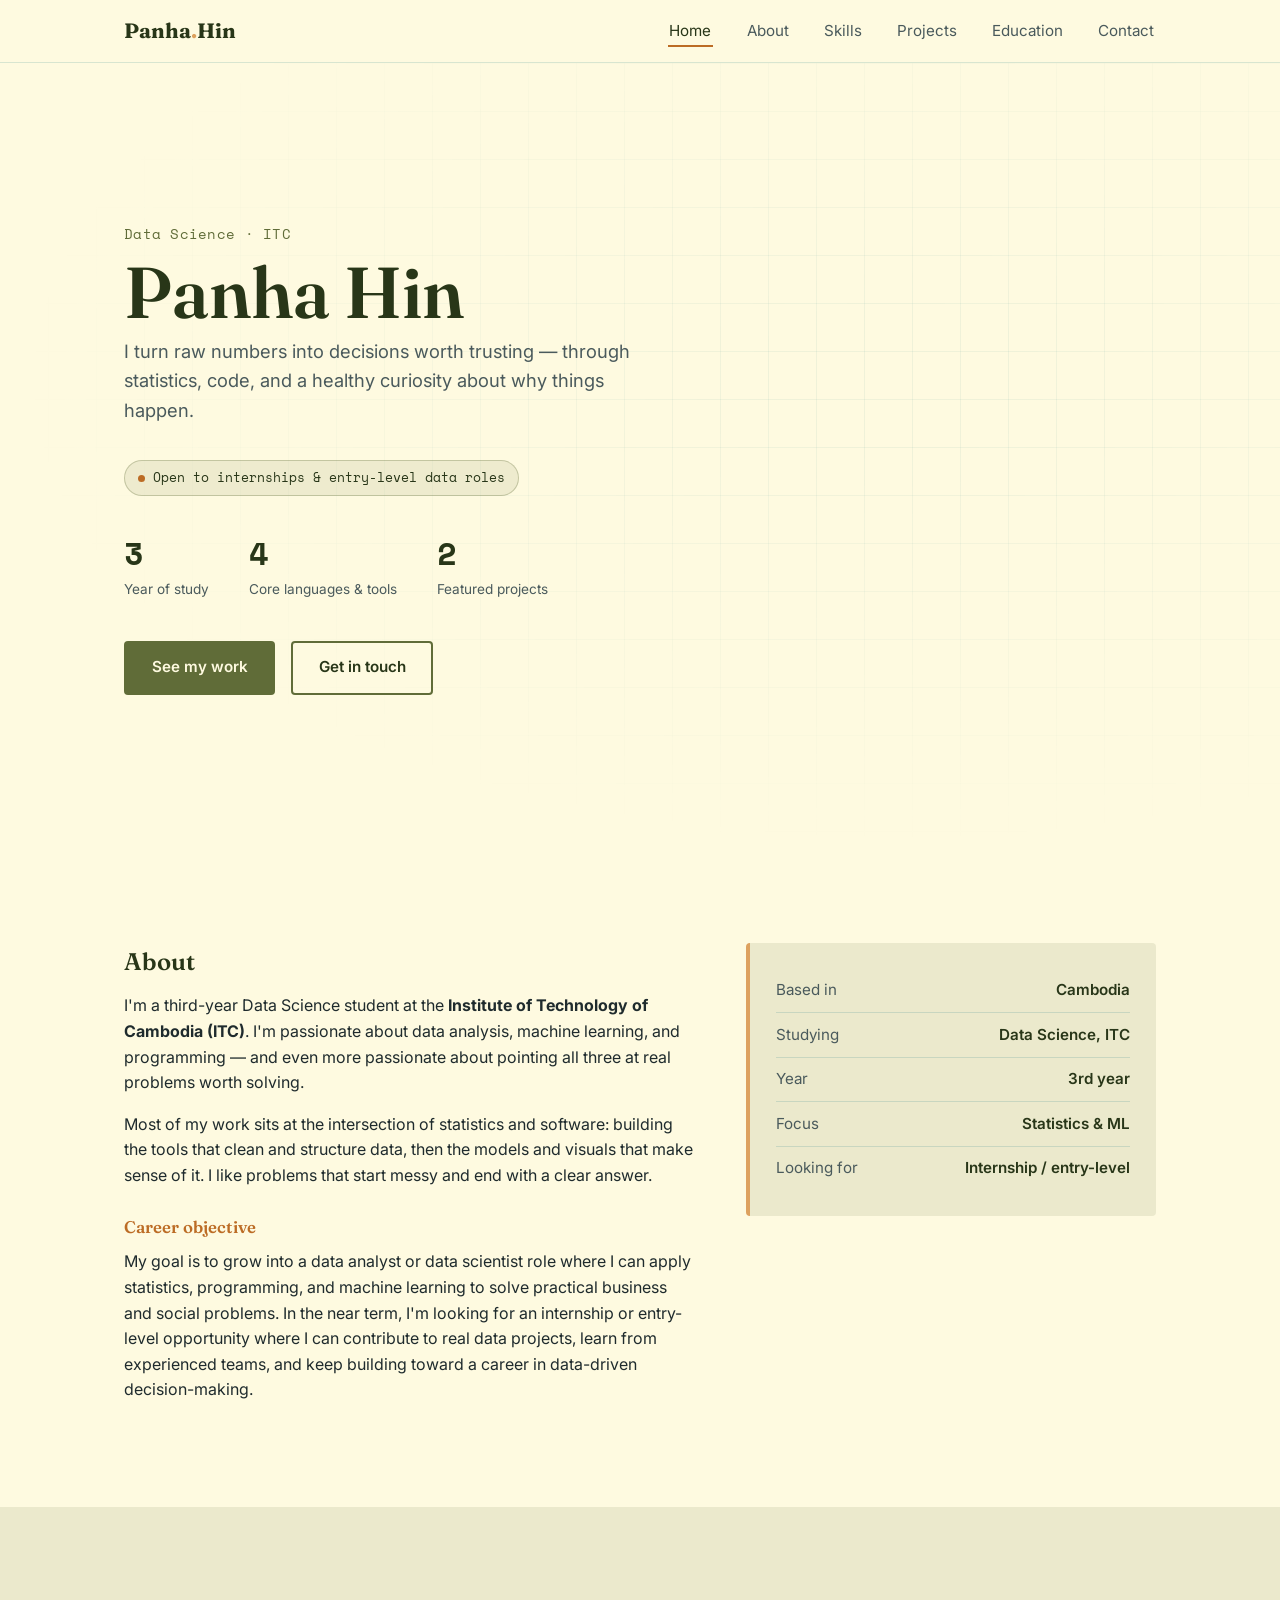
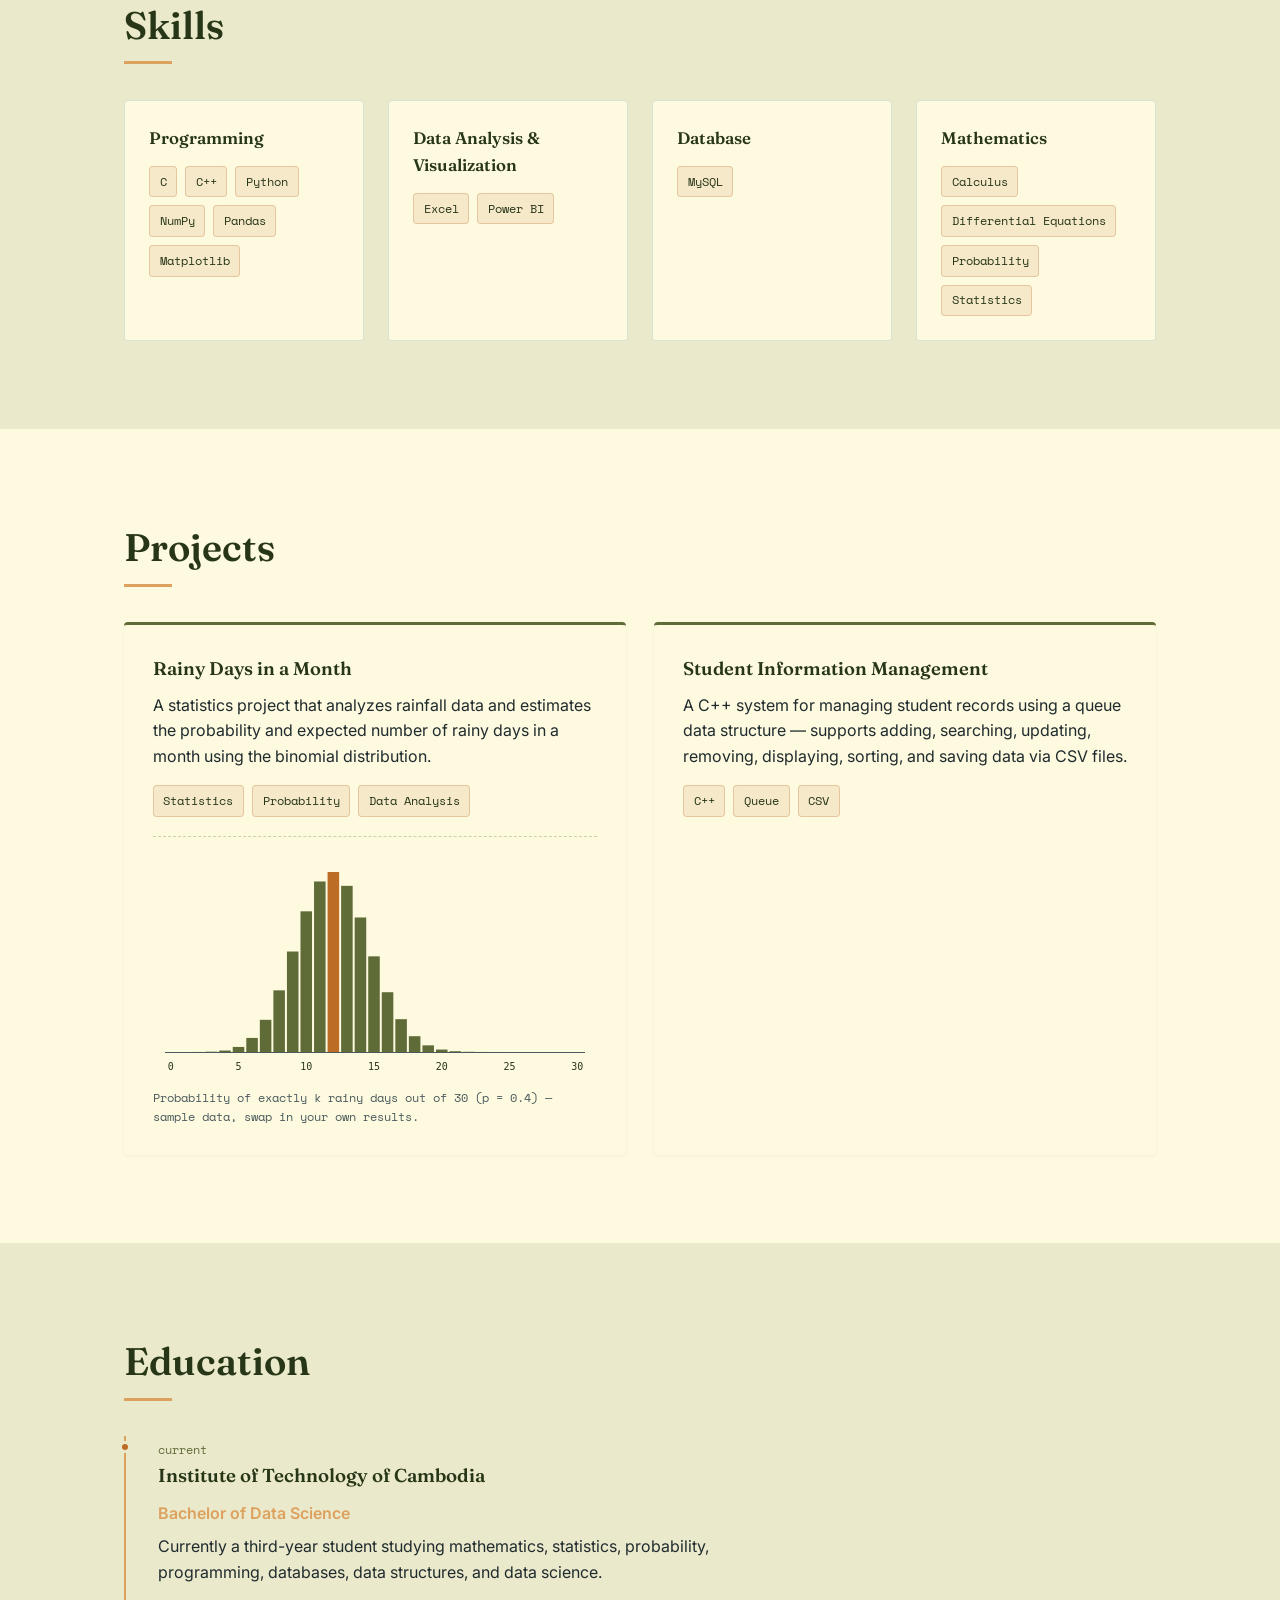
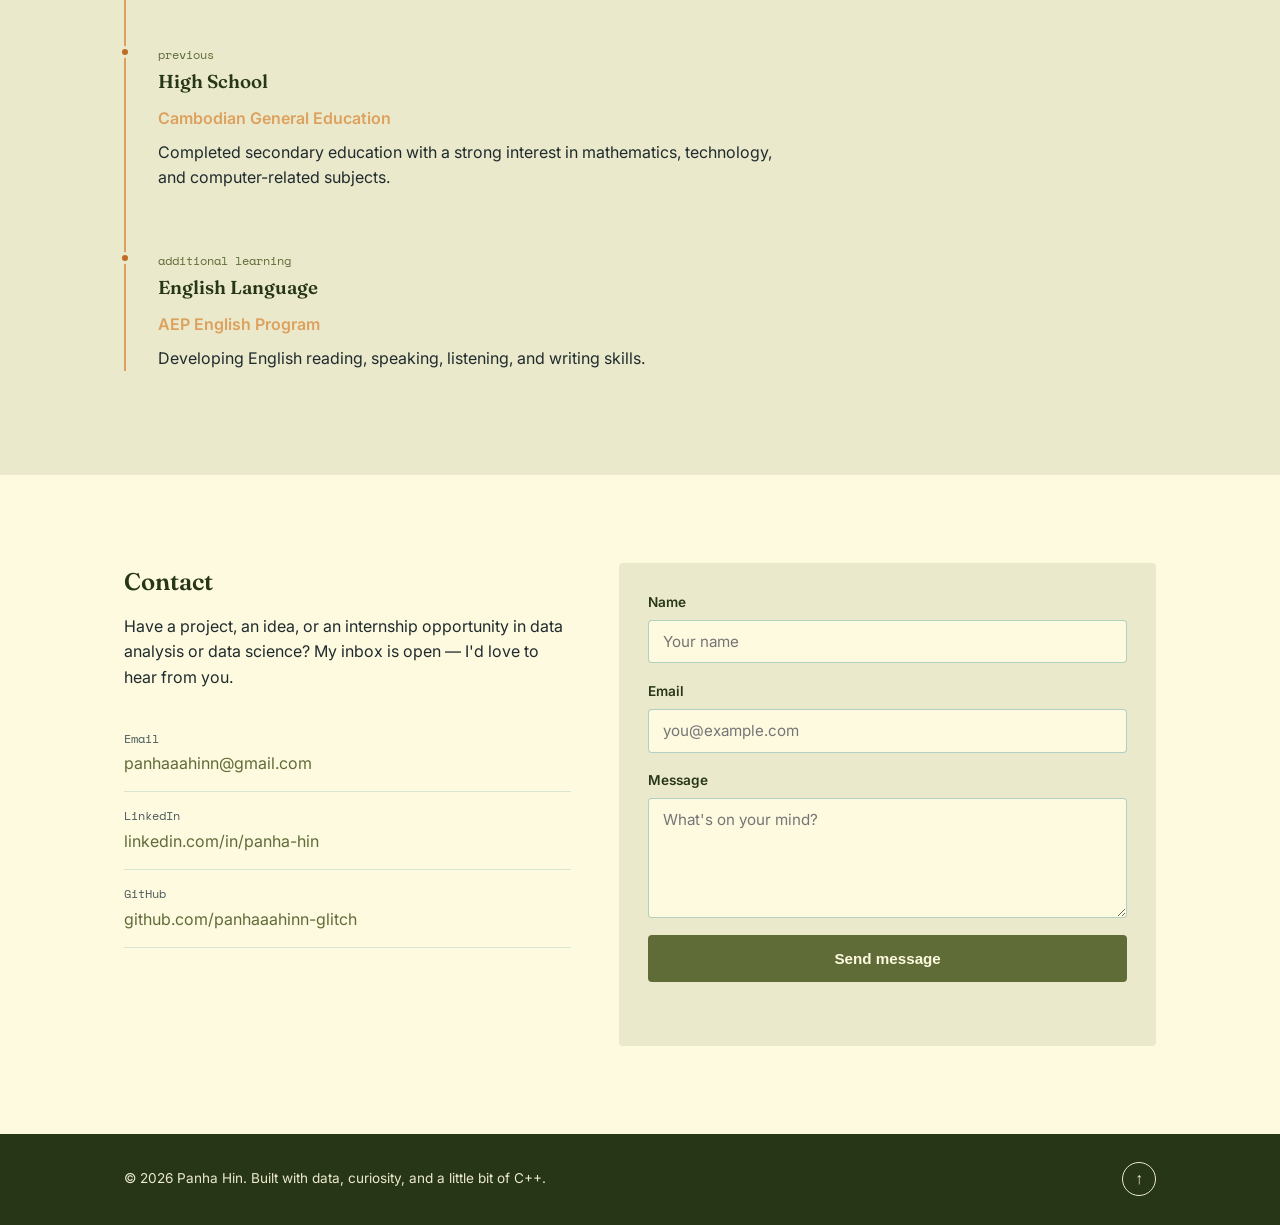
==== index.html @ c8cefbcb "Add files via upload" ====
<!DOCTYPE html>
<html lang="en">
<head>
<meta charset="UTF-8">
<meta name="viewport" content="width=device-width, initial-scale=1.0">
<title>Panha Hin — Data Science Portfolio</title>
<link rel="preconnect" href="https://fonts.googleapis.com">
<link rel="preconnect" href="https://fonts.gstatic.com" crossorigin>
<link href="https://fonts.googleapis.com/css2?family=Fraunces:opsz,wght@9..144,500;9..144,600;9..144,700&family=Space+Mono:wght@400;700&family=Inter:wght@400;500;600&display=swap" rel="stylesheet">
<link rel="stylesheet" href="styles.css">
</head>
<body>

<header class="navbar" id="navbar">
  <div class="nav-inner">
    <a href="#home" class="logo">Panha<span>.</span>Hin</a>
    <button class="nav-toggle" id="navToggle" aria-label="Toggle menu" aria-expanded="false">
      <span></span><span></span><span></span>
    </button>
    <nav>
      <ul class="nav-links" id="navLinks">
        <li><a href="#home" class="nav-link active">Home</a></li>
        <li><a href="#about" class="nav-link">About</a></li>
        <li><a href="#skills" class="nav-link">Skills</a></li>
        <li><a href="#projects" class="nav-link">Projects</a></li>
        <li><a href="#education" class="nav-link">Education</a></li>
        <li><a href="#contact" class="nav-link">Contact</a></li>
      </ul>
    </nav>
  </div>
</header>

<main>

  <!-- HOME -->
  <section id="home" class="hero">
    <div class="hero-grid" aria-hidden="true"></div>
    <div class="hero-content">
      <p class="hero-eyebrow">Data Science · ITC</p>
      <h1>Panha Hin</h1>
      <p class="hero-tagline">I turn raw numbers into decisions worth trusting — through statistics, code, and a healthy curiosity about why things happen.</p>
      <span class="availability-badge"><span class="availability-dot"></span>Open to internships &amp; entry-level data roles</span>
      <div class="hero-stats">
        <div class="stat">
          <span class="stat-number" data-target="3">0</span>
          <span class="stat-label">Year of study</span>
        </div>
        <div class="stat">
          <span class="stat-number" data-target="4">0</span>
          <span class="stat-label">Core languages &amp; tools</span>
        </div>
        <div class="stat">
          <span class="stat-number" data-target="2">0</span>
          <span class="stat-label">Featured projects</span>
        </div>
      </div>
      <div class="hero-actions">
        <a href="#projects" class="btn btn-primary">See my work</a>
        <a href="#contact" class="btn btn-outline">Get in touch</a>
      </div>
    </div>
  </section>

  <!-- ABOUT -->
  <section id="about" class="section">
    <div class="section-inner about-grid">
      <div class="about-text">
        <h2>About</h2>
        <p>I'm a third-year Data Science student at the <strong>Institute of Technology of Cambodia (ITC)</strong>. I'm passionate about data analysis, machine learning, and programming — and even more passionate about pointing all three at real problems worth solving.</p>
        <p>Most of my work sits at the intersection of statistics and software: building the tools that clean and structure data, then the models and visuals that make sense of it. I like problems that start messy and end with a clear answer.</p>

        <h3 class="about-subhead">Career objective</h3>
        <p>My goal is to grow into a data analyst or data scientist role where I can apply statistics, programming, and machine learning to solve practical business and social problems. In the near term, I'm looking for an internship or entry-level opportunity where I can contribute to real data projects, learn from experienced teams, and keep building toward a career in data-driven decision-making.</p>
      </div>
      <div class="about-card">
        <div class="about-card-row"><span>Based in</span><strong>Cambodia</strong></div>
        <div class="about-card-row"><span>Studying</span><strong>Data Science, ITC</strong></div>
        <div class="about-card-row"><span>Year</span><strong>3rd year</strong></div>
        <div class="about-card-row"><span>Focus</span><strong>Statistics &amp; ML</strong></div>
        <div class="about-card-row"><span>Looking for</span><strong>Internship / entry-level</strong></div>
      </div>
    </div>
  </section>

  <!-- SKILLS -->
  <section id="skills" class="section section-alt">
    <div class="section-inner">
      <h2>Skills</h2>
      <div class="skills-grid">

        <div class="skill-card">
          <h3>Programming</h3>
          <ul class="tag-list">
            <li>C</li><li>C++</li><li>Python</li><li>NumPy</li><li>Pandas</li><li>Matplotlib</li>
          </ul>
        </div>

        <div class="skill-card">
          <h3>Data Analysis &amp; Visualization</h3>
          <ul class="tag-list">
            <li>Excel</li><li>Power BI</li>
          </ul>
        </div>

        <div class="skill-card">
          <h3>Database</h3>
          <ul class="tag-list">
            <li>MySQL</li>
          </ul>
        </div>

        <div class="skill-card">
          <h3>Mathematics</h3>
          <ul class="tag-list">
            <li>Calculus</li><li>Differential Equations</li><li>Probability</li><li>Statistics</li>
          </ul>
        </div>

      </div>
    </div>
  </section>

  <!-- PROJECTS -->
  <section id="projects" class="section">
    <div class="section-inner">
      <h2>Projects</h2>
      <div class="projects-grid">

        <article class="project-card">
          <div class="project-card-top">
            <h3>Rainy Days in a Month</h3>
          </div>
          <p>A statistics project that analyzes rainfall data and estimates the probability and expected number of rainy days in a month using the binomial distribution.</p>
          <ul class="tag-list">
            <li>Statistics</li><li>Probability</li><li>Data Analysis</li>
          </ul>
          <div class="chart-wrap">
            <canvas id="rainChart" width="480" height="240" role="img" aria-label="Bar chart of the binomial probability distribution for the number of rainy days in a 30-day month with a 0.4 daily rain probability"></canvas>
            <p class="chart-caption">Probability of exactly k rainy days out of 30 (p = 0.4) — sample data, swap in your own results.</p>
          </div>
        </article>

        <article class="project-card">
          <div class="project-card-top">
            <h3>Student Information Management</h3>
          </div>
          <p>A C++ system for managing student records using a queue data structure — supports adding, searching, updating, removing, displaying, sorting, and saving data via CSV files.</p>
          <ul class="tag-list">
            <li>C++</li><li>Queue</li><li>CSV</li>
          </ul>
        </article>

      </div>
    </div>
  </section>

  <!-- EDUCATION -->
  <section id="education" class="section section-alt">
    <div class="section-inner">
      <h2>Education</h2>
      <div class="timeline">

        <div class="timeline-item">
          <div class="timeline-dot"></div>
          <div class="timeline-content">
            <span class="timeline-tag">Current</span>
            <h3>Institute of Technology of Cambodia</h3>
            <p class="timeline-sub">Bachelor of Data Science</p>
            <p>Currently a third-year student studying mathematics, statistics, probability, programming, databases, data structures, and data science.</p>
          </div>
        </div>

        <div class="timeline-item">
          <div class="timeline-dot"></div>
          <div class="timeline-content">
            <span class="timeline-tag">Previous</span>
            <h3>High School</h3>
            <p class="timeline-sub">Cambodian General Education</p>
            <p>Completed secondary education with a strong interest in mathematics, technology, and computer-related subjects.</p>
          </div>
        </div>

        <div class="timeline-item">
          <div class="timeline-dot"></div>
          <div class="timeline-content">
            <span class="timeline-tag">Additional Learning</span>
            <h3>English Language</h3>
            <p class="timeline-sub">AEP English Program</p>
            <p>Developing English reading, speaking, listening, and writing skills.</p>
          </div>
        </div>

      </div>
    </div>
  </section>

  <!-- CONTACT -->
  <section id="contact" class="section">
    <div class="section-inner contact-grid">
      <div class="contact-intro">
        <h2>Contact</h2>
        <p>Have a project, an idea, or an internship opportunity in data analysis or data science? My inbox is open — I'd love to hear from you.</p>
        <ul class="contact-list">
          <li>
            <span class="contact-label">Email</span>
            <a href="mailto:panhaaahinn@gmail.com">panhaaahinn@gmail.com</a>
          </li>
          <li>
            <span class="contact-label">LinkedIn</span>
            <a href="https://www.linkedin.com/in/panha-hin-76b405398/" target="_blank" rel="noopener">linkedin.com/in/panha-hin</a>
          </li>
          <li>
            <span class="contact-label">GitHub</span>
            <a href="https://github.com/panhaaahinn-glitch" target="_blank" rel="noopener">github.com/panhaaahinn-glitch</a>
          </li>
        </ul>
      </div>

      <form class="contact-form" id="contactForm" novalidate>
        <div class="form-row">
          <label for="name">Name</label>
          <input type="text" id="name" name="name" placeholder="Your name" required>
        </div>
        <div class="form-row">
          <label for="email">Email</label>
          <input type="email" id="email" name="email" placeholder="you@example.com" required>
        </div>
        <div class="form-row">
          <label for="message">Message</label>
          <textarea id="message" name="message" rows="5" placeholder="What's on your mind?" required></textarea>
        </div>
        <button type="submit" class="btn btn-primary">Send message</button>
        <p class="form-status" id="formStatus" role="status" aria-live="polite"></p>
      </form>
    </div>
  </section>

</main>

<footer class="footer">
  <div class="section-inner footer-inner">
    <p>&copy; <span id="year"></span> Panha Hin. Built with data, curiosity, and a little bit of C++.</p>
    <button class="back-to-top" id="backToTop" aria-label="Back to top">↑</button>
  </div>
</footer>

<script src="script.js"></script>
</body>
</html>
---- styles.css ----
/* ==========================================================
   Panha Hin — Portfolio Styles
   Palette: teal #006d77 · sage #e9edc9 · cream #fefae0 · clay #d4a373
   Type: Fraunces (display) · Inter (body) · Space Mono (data labels)
   ========================================================== */

:root {
  --olive: #606c38;
  --olive-dark: #283618;
  --sage: color-mix(in srgb, #606c38 12%, #fefae0);
  --cream: #fefae0;
  --tan: #dda15e;
  --rust: #bc6c25;
  --ink: #1f2b2d;
  --ink-soft: #4a5a5c;

  --font-display: "Fraunces", serif;
  --font-body: "Inter", sans-serif;
  --font-mono: "Space Mono", monospace;

  --radius: 4px;
  --max-width: 1080px;
}

* { box-sizing: border-box; }

html {
  scroll-behavior: smooth;
}

@media (prefers-reduced-motion: reduce) {
  html { scroll-behavior: auto; }
  * { animation-duration: 0.01ms !important; transition-duration: 0.01ms !important; }
}

body {
  margin: 0;
  font-family: var(--font-body);
  color: var(--ink);
  background: var(--cream);
  line-height: 1.6;
}

h1, h2, h3 {
  font-family: var(--font-display);
  font-weight: 600;
  margin: 0 0 0.5em;
  color: var(--olive-dark);
}

p { margin: 0 0 1em; max-width: 62ch; }

a {
  color: var(--olive);
  text-decoration: none;
}

a:hover { text-decoration: underline; }

:focus-visible {
  outline: 2px solid var(--tan);
  outline-offset: 3px;
}

ul { list-style: none; margin: 0; padding: 0; }

.section-inner {
  max-width: var(--max-width);
  margin: 0 auto;
  padding: 0 1.5rem;
}

.section {
  padding: 5.5rem 0;
}

.section-alt {
  background: var(--sage);
}

.section > .section-inner > h2 {
  font-size: clamp(1.8rem, 3vw, 2.4rem);
  margin-bottom: 2.2rem;
  position: relative;
  padding-bottom: 0.5rem;
}

.section > .section-inner > h2::after {
  content: "";
  position: absolute;
  left: 0;
  bottom: 0;
  width: 48px;
  height: 3px;
  background: var(--tan);
}

/* ---------- Navbar ---------- */

.navbar {
  position: sticky;
  top: 0;
  z-index: 100;
  background: rgba(254, 250, 224, 0.92);
  backdrop-filter: blur(6px);
  border-bottom: 1px solid rgba(0, 109, 119, 0.15);
}

.nav-inner {
  max-width: var(--max-width);
  margin: 0 auto;
  padding: 0.9rem 1.5rem;
  display: flex;
  align-items: center;
  justify-content: space-between;
}

.logo {
  font-family: var(--font-display);
  font-size: 1.3rem;
  font-weight: 700;
  color: var(--olive-dark);
}

.logo span { color: var(--tan); }

.nav-links {
  display: flex;
  gap: 2rem;
}

.nav-link {
  font-family: var(--font-body);
  font-size: 0.95rem;
  color: var(--ink-soft);
  padding: 0.3rem 0.1rem;
  border-bottom: 2px solid transparent;
  transition: color 0.2s ease, border-color 0.2s ease;
}

.nav-link:hover,
.nav-link.active {
  color: var(--olive-dark);
  border-bottom-color: var(--rust);
  text-decoration: none;
}

.nav-toggle {
  display: none;
  flex-direction: column;
  justify-content: space-between;
  width: 26px;
  height: 20px;
  background: none;
  border: none;
  cursor: pointer;
  padding: 0;
}

.nav-toggle span {
  display: block;
  height: 2px;
  background: var(--olive-dark);
  border-radius: 2px;
}

/* ---------- Hero ---------- */

.hero {
  position: relative;
  min-height: 88vh;
  display: flex;
  align-items: center;
  overflow: hidden;
  background: var(--cream);
}

.hero-grid {
  position: absolute;
  inset: 0;
  background-image:
    linear-gradient(rgba(0, 109, 119, 0.06) 1px, transparent 1px),
    linear-gradient(90deg, rgba(0, 109, 119, 0.06) 1px, transparent 1px);
  background-size: 48px 48px;
  mask-image: radial-gradient(ellipse at 70% 40%, black 10%, transparent 70%);
}

.hero-content {
  position: relative;
  max-width: var(--max-width);
  margin: 0 auto;
  padding: 0 1.5rem;
  width: 100%;
}

.hero-eyebrow {
  font-family: var(--font-mono);
  font-size: 0.85rem;
  color: var(--olive);
  letter-spacing: 0.02em;
  margin-bottom: 0.6rem;
}

.hero h1 {
  font-size: clamp(2.6rem, 7vw, 4.5rem);
  line-height: 1.05;
  margin-bottom: 0.4rem;
}

.hero-tagline {
  font-size: 1.15rem;
  color: var(--ink-soft);
  max-width: 46ch;
  margin-bottom: 2.2rem;
}

.availability-badge {
  display: inline-flex;
  align-items: center;
  gap: 0.5rem;
  font-family: var(--font-mono);
  font-size: 0.8rem;
  color: var(--olive-dark);
  background: rgba(96, 108, 56, 0.1);
  border: 1px solid rgba(96, 108, 56, 0.3);
  padding: 0.4rem 0.8rem;
  border-radius: 999px;
  margin-bottom: 2rem;
}

.availability-dot {
  width: 7px;
  height: 7px;
  border-radius: 50%;
  background: var(--rust);
  flex-shrink: 0;
}

.hero-stats {
  display: flex;
  gap: 2.5rem;
  margin-bottom: 2.5rem;
  flex-wrap: wrap;
}

.stat {
  display: flex;
  flex-direction: column;
}

.stat-number {
  font-family: var(--font-mono);
  font-size: 2rem;
  font-weight: 700;
  color: var(--olive-dark);
}

.stat-label {
  font-size: 0.85rem;
  color: var(--ink-soft);
}

.hero-actions {
  display: flex;
  gap: 1rem;
  flex-wrap: wrap;
}

.btn {
  display: inline-block;
  padding: 0.8rem 1.6rem;
  border-radius: var(--radius);
  font-weight: 600;
  font-size: 0.95rem;
  border: 2px solid transparent;
  cursor: pointer;
  transition: transform 0.15s ease, background 0.2s ease, color 0.2s ease;
}

.btn:hover { text-decoration: none; transform: translateY(-2px); }

.btn-primary {
  background: var(--olive);
  color: var(--cream);
}

.btn-primary:hover { background: var(--olive-dark); }

.btn-outline {
  background: transparent;
  border-color: var(--olive);
  color: var(--olive-dark);
}

.btn-outline:hover { background: var(--olive); color: var(--cream); }

/* ---------- About ---------- */

.about-grid {
  display: grid;
  grid-template-columns: 1.4fr 1fr;
  gap: 3rem;
  align-items: start;
}

.about-subhead {
  font-size: 1.05rem;
  margin-top: 1.6rem;
  color: var(--rust);
}

.about-card {
  background: var(--sage);
  border-left: 4px solid var(--tan);
  border-radius: var(--radius);
  padding: 1.6rem;
}

.about-card-row {
  display: flex;
  justify-content: space-between;
  padding: 0.6rem 0;
  font-size: 0.95rem;
  border-bottom: 1px solid rgba(0, 109, 119, 0.15);
}

.about-card-row:last-child { border-bottom: none; }

.about-card-row span { color: var(--ink-soft); }

.about-card-row strong { color: var(--olive-dark); font-weight: 600; }

/* ---------- Skills ---------- */

.skills-grid {
  display: grid;
  grid-template-columns: repeat(auto-fit, minmax(220px, 1fr));
  gap: 1.5rem;
}

.skill-card {
  background: var(--cream);
  border: 1px solid rgba(0, 109, 119, 0.15);
  border-radius: var(--radius);
  padding: 1.5rem;
}

.skill-card h3 {
  font-size: 1.05rem;
  margin-bottom: 0.9rem;
}

.tag-list {
  display: flex;
  flex-wrap: wrap;
  gap: 0.5rem;
}

.tag-list li {
  font-family: var(--font-mono);
  font-size: 0.78rem;
  background: rgba(212, 163, 115, 0.2);
  color: var(--olive-dark);
  border: 1px solid rgba(212, 163, 115, 0.5);
  padding: 0.3rem 0.6rem;
  border-radius: var(--radius);
}

/* ---------- Projects ---------- */

.projects-grid {
  display: grid;
  grid-template-columns: repeat(auto-fit, minmax(280px, 1fr));
  gap: 1.8rem;
}

.project-card {
  background: var(--cream);
  border-radius: var(--radius);
  padding: 1.8rem;
  border-top: 3px solid var(--olive);
  box-shadow: 0 1px 3px rgba(0, 0, 0, 0.05);
  transition: transform 0.2s ease;
}

.project-card:hover { transform: translateY(-4px); }

.project-card h3 { font-size: 1.15rem; margin-bottom: 0.6rem; }

.chart-wrap {
  margin-top: 1.2rem;
  padding-top: 1.2rem;
  border-top: 1px dashed rgba(96, 108, 56, 0.3);
}

.chart-wrap canvas {
  width: 100%;
  height: auto;
  display: block;
}

.chart-caption {
  font-family: var(--font-mono);
  font-size: 0.75rem;
  color: var(--ink-soft);
  margin: 0.6rem 0 0;
  max-width: none;
}

/* ---------- Education timeline ---------- */

.timeline {
  position: relative;
  padding-left: 2rem;
  border-left: 2px solid var(--tan);
}

.timeline-item {
  position: relative;
  padding-bottom: 2.5rem;
}

.timeline-item:last-child { padding-bottom: 0; }

.timeline-dot {
  position: absolute;
  left: -2.42rem;
  top: 0.3rem;
  width: 12px;
  height: 12px;
  background: var(--rust);
  border: 3px solid var(--sage);
  border-radius: 50%;
}

.timeline-tag {
  font-family: var(--font-mono);
  font-size: 0.75rem;
  color: var(--olive);
  text-transform: lowercase;
}

.timeline-sub {
  color: var(--tan);
  font-weight: 600;
  margin-bottom: 0.5rem;
}

/* ---------- Contact ---------- */

.contact-grid {
  display: grid;
  grid-template-columns: 1fr 1.2fr;
  gap: 3rem;
}

.contact-list { margin-top: 1.5rem; }

.contact-list li {
  display: flex;
  flex-direction: column;
  padding: 0.9rem 0;
  border-bottom: 1px solid rgba(0, 109, 119, 0.15);
}

.contact-label {
  font-family: var(--font-mono);
  font-size: 0.75rem;
  color: var(--ink-soft);
  margin-bottom: 0.2rem;
}

.contact-form {
  display: flex;
  flex-direction: column;
  gap: 1.1rem;
  background: var(--sage);
  padding: 1.8rem;
  border-radius: var(--radius);
}

.form-row {
  display: flex;
  flex-direction: column;
  gap: 0.4rem;
}

.form-row label {
  font-size: 0.85rem;
  font-weight: 600;
  color: var(--olive-dark);
}

.form-row input,
.form-row textarea {
  font-family: var(--font-body);
  font-size: 0.95rem;
  padding: 0.7rem 0.9rem;
  border: 1px solid rgba(0, 109, 119, 0.3);
  border-radius: var(--radius);
  background: var(--cream);
  color: var(--ink);
  resize: vertical;
}

.form-row input:focus,
.form-row textarea:focus {
  outline: none;
  border-color: var(--olive);
}

.form-status {
  font-size: 0.9rem;
  min-height: 1.2em;
  color: var(--olive-dark);
  margin: 0;
}

/* ---------- Footer ---------- */

.footer {
  background: var(--olive-dark);
  color: var(--sage);
  padding: 1.8rem 0;
}

.footer-inner {
  display: flex;
  align-items: center;
  justify-content: space-between;
  flex-wrap: wrap;
  gap: 1rem;
}

.footer p { margin: 0; font-size: 0.85rem; }

.back-to-top {
  background: transparent;
  border: 1px solid var(--sage);
  color: var(--sage);
  width: 34px;
  height: 34px;
  border-radius: 50%;
  cursor: pointer;
  font-size: 1rem;
  transition: background 0.2s ease, color 0.2s ease;
}

.back-to-top:hover {
  background: var(--sage);
  color: var(--olive-dark);
}

/* ---------- Responsive ---------- */

@media (max-width: 800px) {
  .about-grid,
  .contact-grid {
    grid-template-columns: 1fr;
  }
}

@media (max-width: 700px) {
  .nav-toggle { display: flex; }

  .nav-links {
    position: absolute;
    top: 100%;
    left: 0;
    right: 0;
    background: var(--cream);
    flex-direction: column;
    gap: 0;
    max-height: 0;
    overflow: hidden;
    transition: max-height 0.3s ease;
    border-bottom: 1px solid rgba(0, 109, 119, 0.15);
  }

  .nav-links.open { max-height: 400px; }

  .nav-links li { border-top: 1px solid rgba(0, 109, 119, 0.1); }

  .nav-link {
    display: block;
    padding: 1rem 1.5rem;
    border-bottom: none;
  }

  .nav-link.active,
  .nav-link:hover {
    background: var(--sage);
    border-bottom: none;
  }

  .hero-stats { gap: 1.5rem; }
}
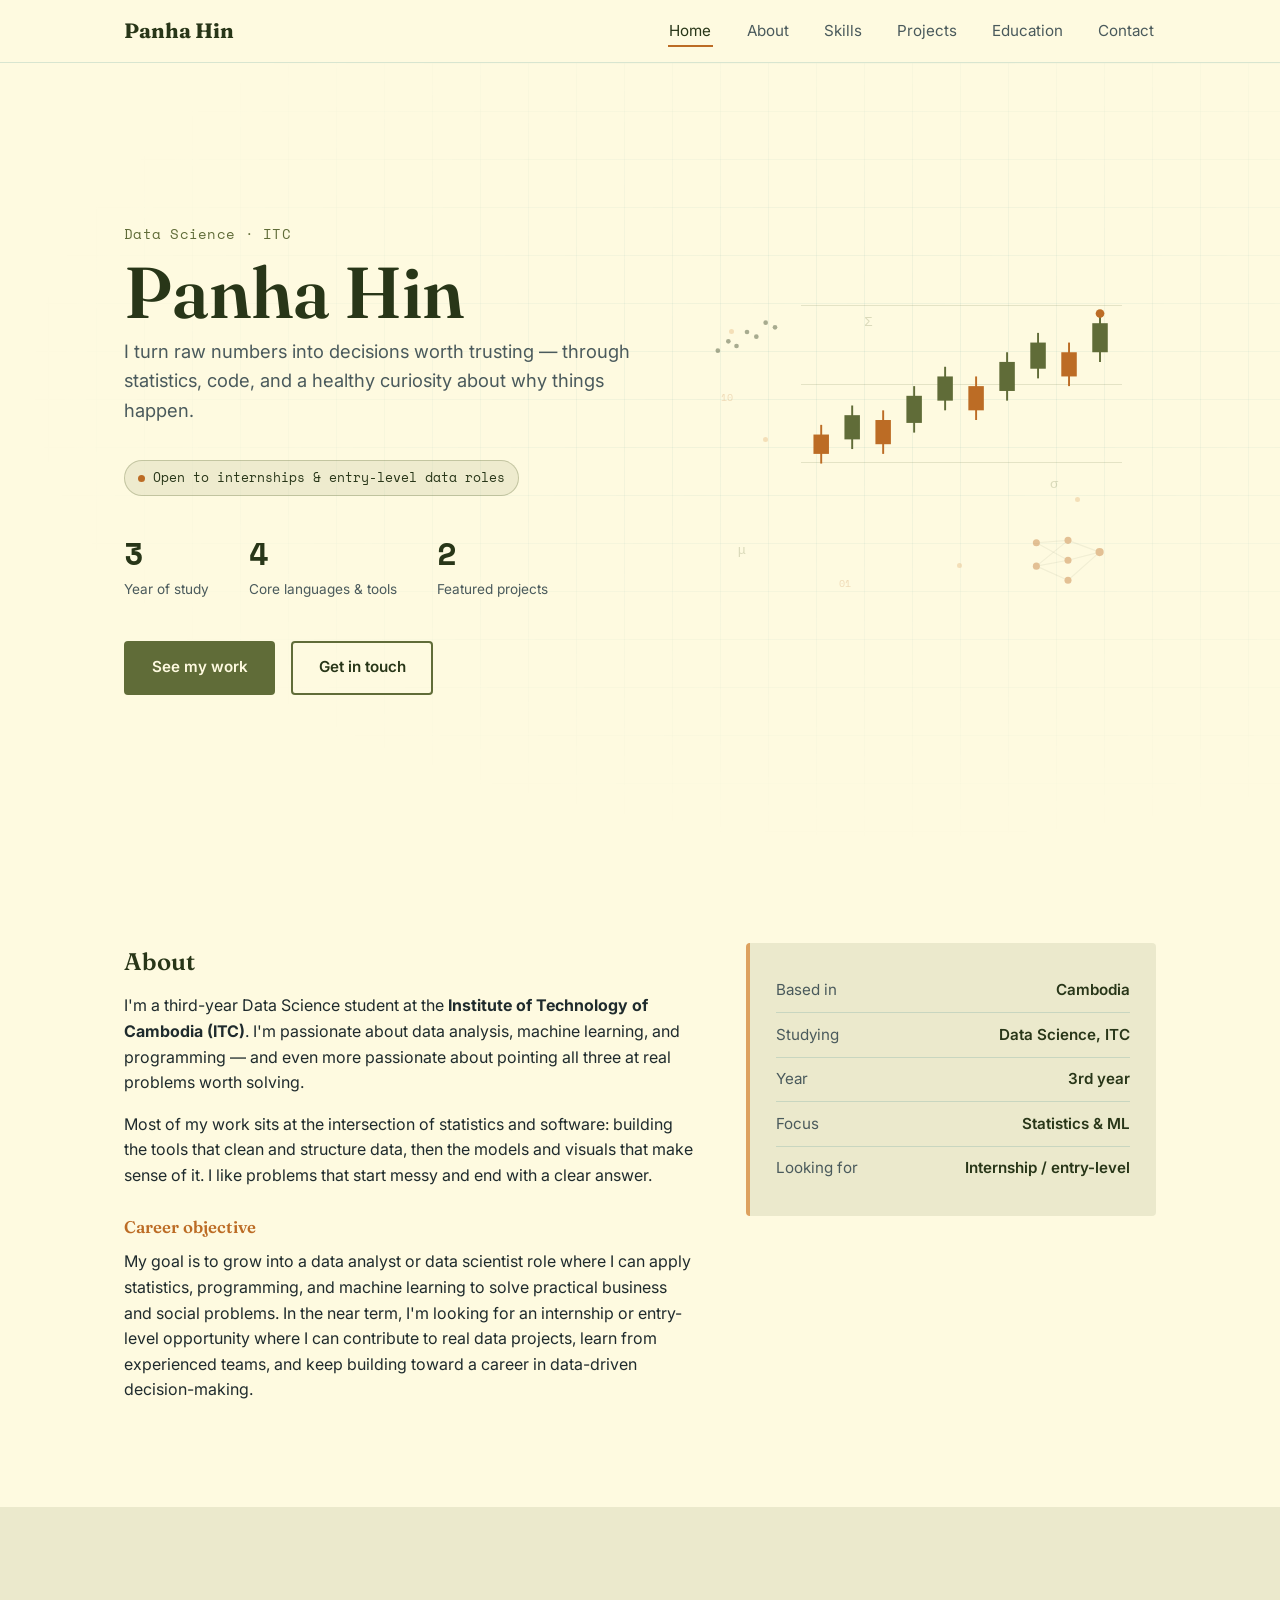
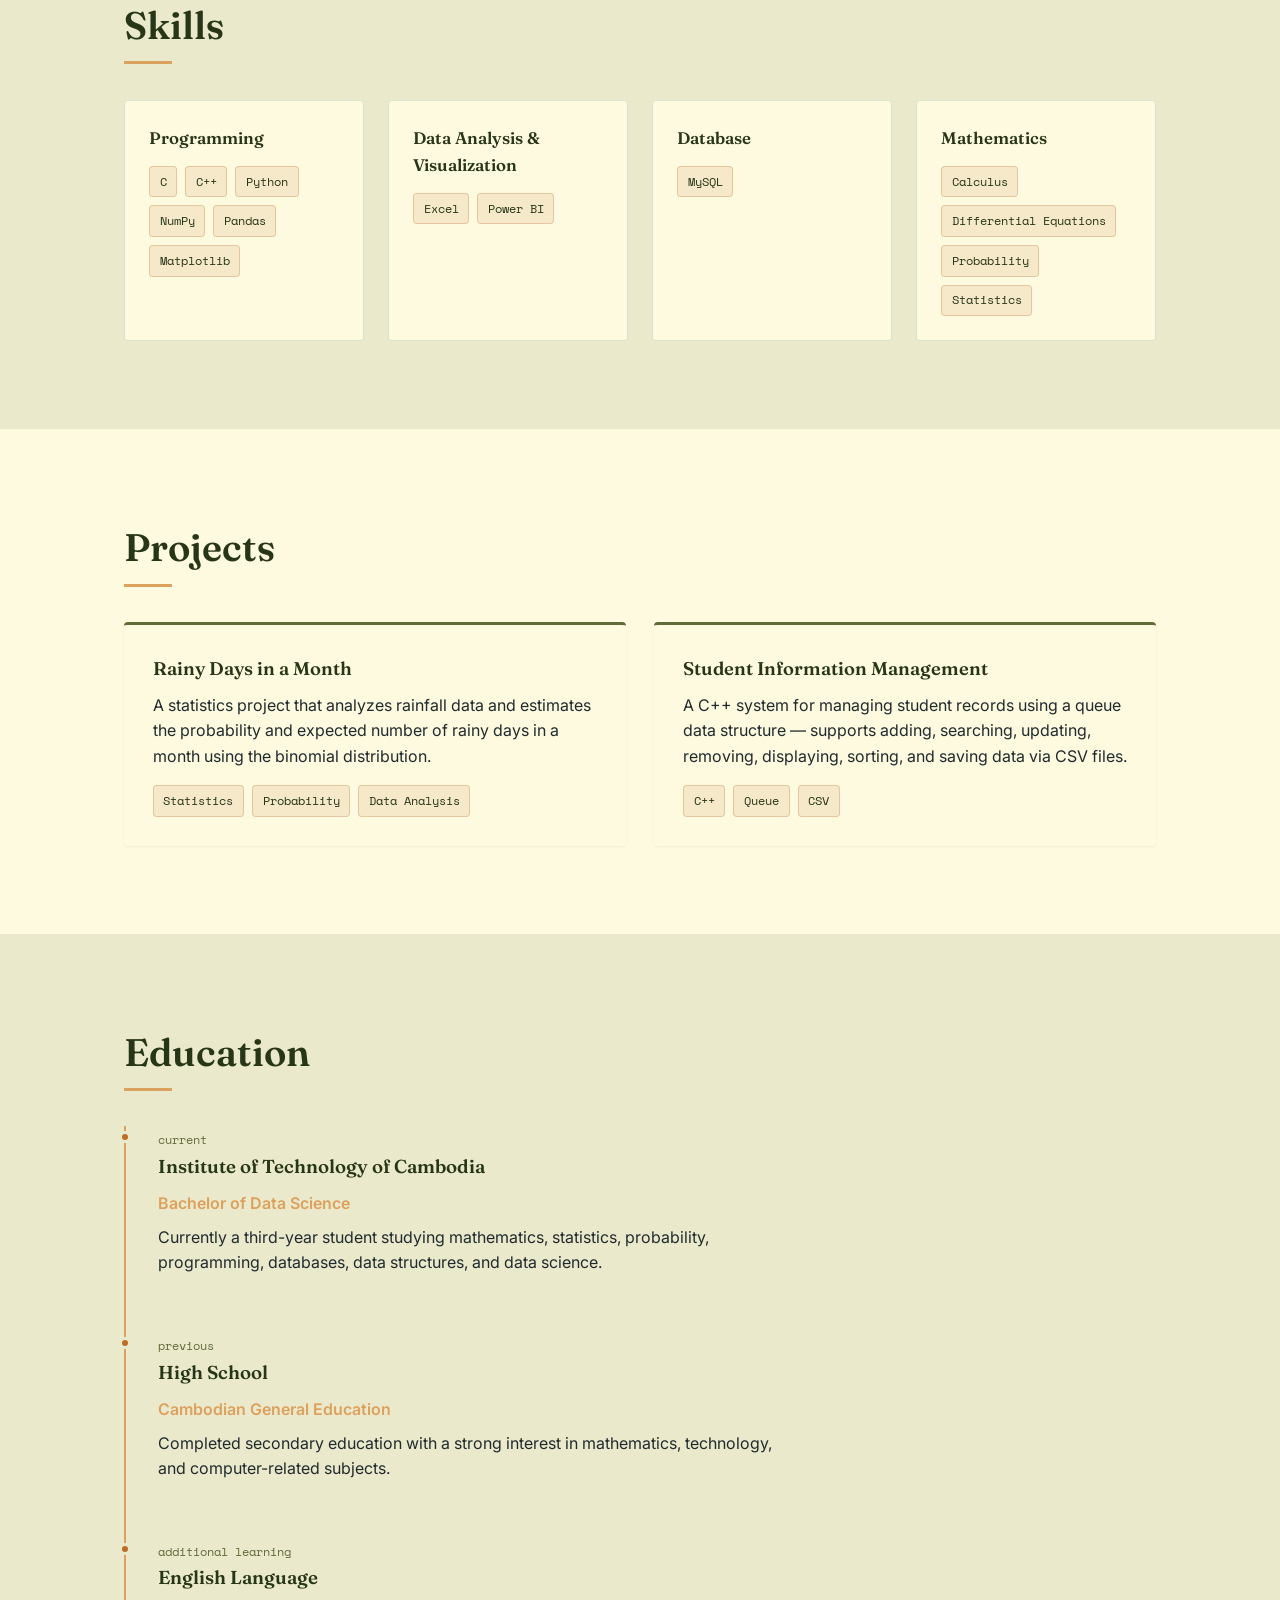
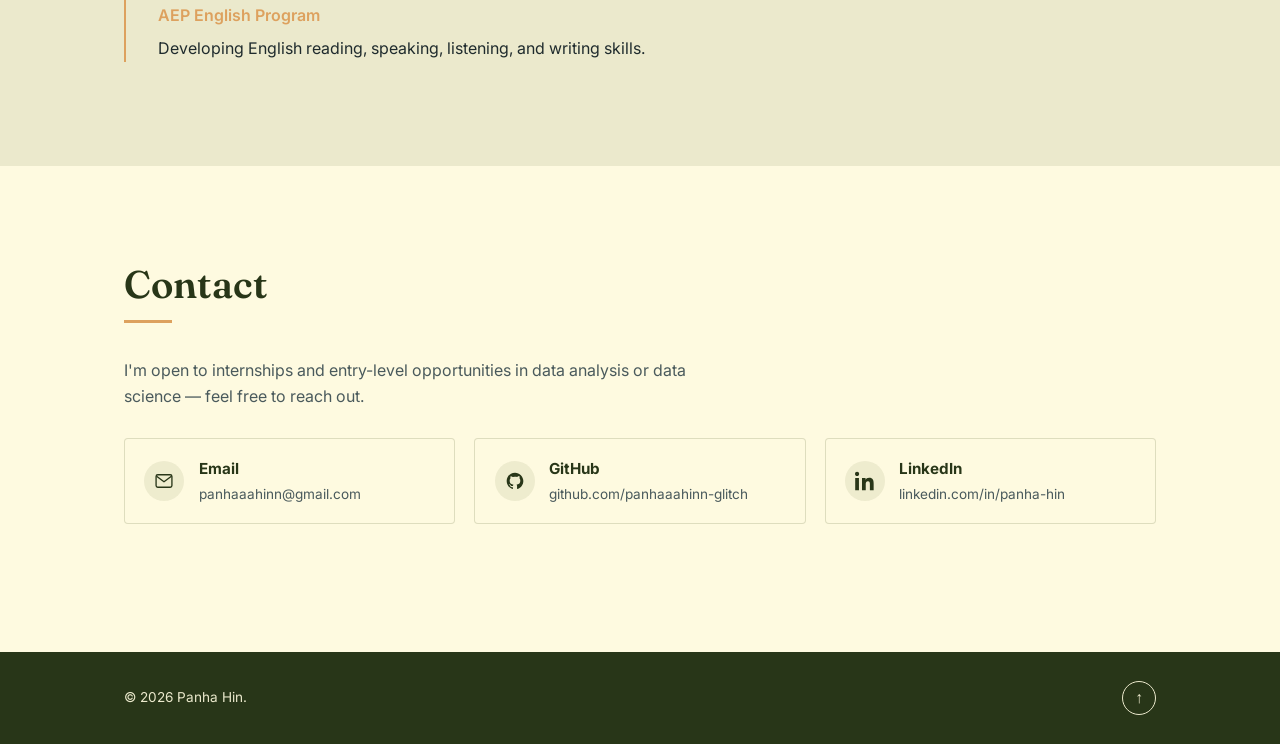
==== commit 38b0a1ce: "Add files via upload" ====
--- a/index.html
+++ b/index.html
@@ -13,7 +13,7 @@
 
 <header class="navbar" id="navbar">
   <div class="nav-inner">
-    <a href="#home" class="logo">Panha<span>.</span>Hin</a>
+    <a href="#home" class="logo">Panha<span> </span>Hin</a>
     <button class="nav-toggle" id="navToggle" aria-label="Toggle menu" aria-expanded="false">
       <span></span><span></span><span></span>
     </button>
@@ -36,27 +36,126 @@
   <section id="home" class="hero">
     <div class="hero-grid" aria-hidden="true"></div>
     <div class="hero-content">
-      <p class="hero-eyebrow">Data Science · ITC</p>
-      <h1>Panha Hin</h1>
-      <p class="hero-tagline">I turn raw numbers into decisions worth trusting — through statistics, code, and a healthy curiosity about why things happen.</p>
-      <span class="availability-badge"><span class="availability-dot"></span>Open to internships &amp; entry-level data roles</span>
-      <div class="hero-stats">
-        <div class="stat">
-          <span class="stat-number" data-target="3">0</span>
-          <span class="stat-label">Year of study</span>
-        </div>
-        <div class="stat">
-          <span class="stat-number" data-target="4">0</span>
-          <span class="stat-label">Core languages &amp; tools</span>
-        </div>
-        <div class="stat">
-          <span class="stat-number" data-target="2">0</span>
-          <span class="stat-label">Featured projects</span>
-        </div>
-      </div>
-      <div class="hero-actions">
-        <a href="#projects" class="btn btn-primary">See my work</a>
-        <a href="#contact" class="btn btn-outline">Get in touch</a>
+      <div class="hero-text">
+        <p class="hero-eyebrow">Data Science · ITC</p>
+        <h1>Panha Hin</h1>
+        <p class="hero-tagline">I turn raw numbers into decisions worth trusting — through statistics, code, and a healthy curiosity about why things happen.</p>
+        <span class="availability-badge"><span class="availability-dot"></span>Open to internships &amp; entry-level data roles</span>
+        <div class="hero-stats">
+          <div class="stat">
+            <span class="stat-number" data-target="3">0</span>
+            <span class="stat-label">Year of study</span>
+          </div>
+          <div class="stat">
+            <span class="stat-number" data-target="4">0</span>
+            <span class="stat-label">Core languages &amp; tools</span>
+          </div>
+          <div class="stat">
+            <span class="stat-number" data-target="2">0</span>
+            <span class="stat-label">Featured projects</span>
+          </div>
+        </div>
+        <div class="hero-actions">
+          <a href="#projects" class="btn btn-primary">See my work</a>
+          <a href="#contact" class="btn btn-outline">Get in touch</a>
+        </div>
+      </div>
+
+      <div class="hero-visual" aria-hidden="true">
+
+        <!-- Subtle data-science accents, resting in the open space around the chart -->
+        <div class="viz-datafx">
+          <span class="viz-fx-dot" style="top:10%; left:6%; animation-delay:0s;"></span>
+          <span class="viz-fx-dot" style="top:46%; left:14%; animation-delay:-2.4s;"></span>
+          <span class="viz-fx-dot" style="top:88%; left:60%; animation-delay:-4.8s;"></span>
+          <span class="viz-fx-dot" style="top:66%; left:88%; animation-delay:-1.6s;"></span>
+
+          <span class="viz-fx-symbol" style="top:4%; left:38%; animation-delay:-1s;">Σ</span>
+          <span class="viz-fx-symbol" style="top:80%; left:8%; animation-delay:-3.2s;">μ</span>
+          <span class="viz-fx-symbol" style="top:58%; left:82%; animation-delay:-5s;">σ</span>
+
+          <span class="viz-fx-binary" style="top:92%; left:32%; animation-delay:-2s;">01</span>
+          <span class="viz-fx-binary" style="top:30%; left:4%; animation-delay:-4.4s;">10</span>
+
+          <svg class="viz-fx-scatter" viewBox="0 0 60 40" xmlns="http://www.w3.org/2000/svg" aria-hidden="true">
+            <circle cx="5"  cy="34" r="2"/>
+            <circle cx="14" cy="26" r="2"/>
+            <circle cx="21" cy="30" r="2"/>
+            <circle cx="30" cy="18" r="2"/>
+            <circle cx="38" cy="22" r="2"/>
+            <circle cx="46" cy="10" r="2"/>
+            <circle cx="54" cy="14" r="2"/>
+          </svg>
+
+          <svg class="viz-fx-neural" viewBox="0 0 70 50" xmlns="http://www.w3.org/2000/svg" aria-hidden="true">
+            <line x1="8" y1="10" x2="35" y2="8"/>
+            <line x1="8" y1="10" x2="35" y2="25"/>
+            <line x1="8" y1="30" x2="35" y2="8"/>
+            <line x1="8" y1="30" x2="35" y2="25"/>
+            <line x1="8" y1="30" x2="35" y2="42"/>
+            <line x1="35" y1="8"  x2="62" y2="18"/>
+            <line x1="35" y1="25" x2="62" y2="18"/>
+            <line x1="35" y1="42" x2="62" y2="18"/>
+            <circle cx="8"  cy="10" r="3"/>
+            <circle cx="8"  cy="30" r="3"/>
+            <circle cx="35" cy="8"  r="3"/>
+            <circle cx="35" cy="25" r="3"/>
+            <circle cx="35" cy="42" r="3"/>
+            <circle cx="62" cy="18" r="3.5"/>
+          </svg>
+        </div>
+
+        <!-- Main visual: candlestick trading chart, top-right -->
+        <div class="viz-trading-chart">
+          <div class="viz-gridlines">
+            <span></span><span></span><span></span>
+          </div>
+          <svg viewBox="0 0 340 190" xmlns="http://www.w3.org/2000/svg" preserveAspectRatio="none">
+
+            <g class="candle">
+              <line class="candle-wick" x1="25" y1="130" x2="25" y2="170" stroke="var(--rust)" stroke-width="2"/>
+              <rect class="candle-body" x="17" y="140" width="16" height="20" fill="var(--rust)"/>
+            </g>
+            <g class="candle">
+              <line class="candle-wick" x1="57" y1="110" x2="57" y2="155" stroke="var(--olive)" stroke-width="2"/>
+              <rect class="candle-body" x="49" y="120" width="16" height="25" fill="var(--olive)"/>
+            </g>
+            <g class="candle">
+              <line class="candle-wick" x1="89" y1="115" x2="89" y2="160" stroke="var(--rust)" stroke-width="2"/>
+              <rect class="candle-body" x="81" y="125" width="16" height="25" fill="var(--rust)"/>
+            </g>
+            <g class="candle">
+              <line class="candle-wick" x1="121" y1="90" x2="121" y2="138" stroke="var(--olive)" stroke-width="2"/>
+              <rect class="candle-body" x="113" y="100" width="16" height="28" fill="var(--olive)"/>
+            </g>
+            <g class="candle">
+              <line class="candle-wick" x1="153" y1="70" x2="153" y2="115" stroke="var(--olive)" stroke-width="2"/>
+              <rect class="candle-body" x="145" y="80" width="16" height="25" fill="var(--olive)"/>
+            </g>
+            <g class="candle">
+              <line class="candle-wick" x1="185" y1="80" x2="185" y2="125" stroke="var(--rust)" stroke-width="2"/>
+              <rect class="candle-body" x="177" y="90" width="16" height="25" fill="var(--rust)"/>
+            </g>
+            <g class="candle">
+              <line class="candle-wick" x1="217" y1="55" x2="217" y2="105" stroke="var(--olive)" stroke-width="2"/>
+              <rect class="candle-body" x="209" y="65" width="16" height="30" fill="var(--olive)"/>
+            </g>
+            <g class="candle">
+              <line class="candle-wick" x1="249" y1="35" x2="249" y2="82" stroke="var(--olive)" stroke-width="2"/>
+              <rect class="candle-body" x="241" y="45" width="16" height="27" fill="var(--olive)"/>
+            </g>
+            <g class="candle">
+              <line class="candle-wick" x1="281" y1="45" x2="281" y2="90" stroke="var(--rust)" stroke-width="2"/>
+              <rect class="candle-body" x="273" y="55" width="16" height="25" fill="var(--rust)"/>
+            </g>
+            <g class="candle">
+              <line class="candle-wick" x1="313" y1="15" x2="313" y2="65" stroke="var(--olive)" stroke-width="2"/>
+              <rect class="candle-body" x="305" y="25" width="16" height="30" fill="var(--olive)"/>
+            </g>
+
+            <circle class="viz-live-dot" cx="313" cy="15" r="4.5" fill="var(--rust)"/>
+          </svg>
+        </div>
       </div>
     </div>
   </section>
@@ -134,10 +233,6 @@
           <ul class="tag-list">
             <li>Statistics</li><li>Probability</li><li>Data Analysis</li>
           </ul>
-          <div class="chart-wrap">
-            <canvas id="rainChart" width="480" height="240" role="img" aria-label="Bar chart of the binomial probability distribution for the number of rainy days in a 30-day month with a 0.4 daily rain probability"></canvas>
-            <p class="chart-caption">Probability of exactly k rainy days out of 30 (p = 0.4) — sample data, swap in your own results.</p>
-          </div>
         </article>
 
         <article class="project-card">
@@ -196,42 +291,48 @@
 
   <!-- CONTACT -->
   <section id="contact" class="section">
-    <div class="section-inner contact-grid">
-      <div class="contact-intro">
-        <h2>Contact</h2>
-        <p>Have a project, an idea, or an internship opportunity in data analysis or data science? My inbox is open — I'd love to hear from you.</p>
-        <ul class="contact-list">
-          <li>
-            <span class="contact-label">Email</span>
-            <a href="mailto:panhaaahinn@gmail.com">panhaaahinn@gmail.com</a>
-          </li>
-          <li>
-            <span class="contact-label">LinkedIn</span>
-            <a href="https://www.linkedin.com/in/panha-hin-76b405398/" target="_blank" rel="noopener">linkedin.com/in/panha-hin</a>
-          </li>
-          <li>
-            <span class="contact-label">GitHub</span>
-            <a href="https://github.com/panhaaahinn-glitch" target="_blank" rel="noopener">github.com/panhaaahinn-glitch</a>
-          </li>
-        </ul>
-      </div>
-
-      <form class="contact-form" id="contactForm" novalidate>
-        <div class="form-row">
-          <label for="name">Name</label>
-          <input type="text" id="name" name="name" placeholder="Your name" required>
-        </div>
-        <div class="form-row">
-          <label for="email">Email</label>
-          <input type="email" id="email" name="email" placeholder="you@example.com" required>
-        </div>
-        <div class="form-row">
-          <label for="message">Message</label>
-          <textarea id="message" name="message" rows="5" placeholder="What's on your mind?" required></textarea>
-        </div>
-        <button type="submit" class="btn btn-primary">Send message</button>
-        <p class="form-status" id="formStatus" role="status" aria-live="polite"></p>
-      </form>
+    <div class="section-inner">
+      <h2>Contact</h2>
+      <p class="contact-note">I'm open to internships and entry-level opportunities in data analysis or data science — feel free to reach out.</p>
+
+      <div class="contact-cards">
+        <a class="contact-card" href="mailto:panhaaahinn@gmail.com">
+          <span class="contact-icon" aria-hidden="true">
+            <svg viewBox="0 0 24 24" fill="none" xmlns="http://www.w3.org/2000/svg">
+              <rect x="2.5" y="4.5" width="19" height="15" rx="2" stroke="currentColor" stroke-width="1.6"/>
+              <path d="M3.5 6.5L12 13L20.5 6.5" stroke="currentColor" stroke-width="1.6" stroke-linecap="round" stroke-linejoin="round"/>
+            </svg>
+          </span>
+          <span class="contact-card-text">
+            <strong>Email</strong>
+            <span>panhaaahinn@gmail.com</span>
+          </span>
+        </a>
+
+        <a class="contact-card" href="https://github.com/panhaaahinn-glitch" target="_blank" rel="noopener">
+          <span class="contact-icon" aria-hidden="true">
+            <svg viewBox="0 0 24 24" fill="currentColor" xmlns="http://www.w3.org/2000/svg">
+              <path fill-rule="evenodd" clip-rule="evenodd" d="M12 2C6.477 2 2 6.51 2 12.07c0 4.45 2.865 8.22 6.839 9.55.5.094.683-.219.683-.487 0-.24-.009-.876-.014-1.72-2.782.606-3.369-1.348-3.369-1.348-.455-1.161-1.11-1.47-1.11-1.47-.908-.623.069-.61.069-.61 1.004.071 1.532 1.036 1.532 1.036.892 1.532 2.341 1.09 2.91.834.091-.649.35-1.09.636-1.34-2.221-.253-4.556-1.117-4.556-4.968 0-1.098.39-1.995 1.03-2.698-.103-.254-.447-1.276.098-2.66 0 0 .84-.27 2.75 1.03A9.51 9.51 0 0 1 12 6.844c.85.004 1.705.115 2.504.338 1.909-1.3 2.747-1.03 2.747-1.03.547 1.384.203 2.406.1 2.66.64.703 1.028 1.6 1.028 2.698 0 3.86-2.339 4.712-4.566 4.96.359.31.678.92.678 1.852 0 1.336-.012 2.415-.012 2.744 0 .27.18.585.688.486C19.138 20.286 22 16.517 22 12.07 22 6.51 17.523 2 12 2Z"/>
+            </svg>
+          </span>
+          <span class="contact-card-text">
+            <strong>GitHub</strong>
+            <span>github.com/panhaaahinn-glitch</span>
+          </span>
+        </a>
+
+        <a class="contact-card" href="https://www.linkedin.com/in/panha-hin-76b405398/" target="_blank" rel="noopener">
+          <span class="contact-icon" aria-hidden="true">
+            <svg viewBox="0 0 24 24" fill="currentColor" xmlns="http://www.w3.org/2000/svg">
+              <path d="M4.98 3.5C4.98 4.88 3.87 6 2.49 6S0 4.88 0 3.5 1.11 1 2.49 1s2.49 1.12 2.49 2.5ZM.24 8.5h4.5V23H.24V8.5ZM8.34 8.5h4.31v1.98h.06c.6-1.14 2.07-2.34 4.26-2.34 4.56 0 5.4 3 5.4 6.9V23h-4.5v-6.98c0-1.66-.03-3.8-2.31-3.8-2.31 0-2.67 1.8-2.67 3.68V23h-4.5V8.5Z"/>
+            </svg>
+          </span>
+          <span class="contact-card-text">
+            <strong>LinkedIn</strong>
+            <span>linkedin.com/in/panha-hin</span>
+          </span>
+        </a>
+      </div>
     </div>
   </section>
 
@@ -239,7 +340,7 @@
 
 <footer class="footer">
   <div class="section-inner footer-inner">
-    <p>&copy; <span id="year"></span> Panha Hin. Built with data, curiosity, and a little bit of C++.</p>
+    <p>&copy; <span id="year"></span> Panha Hin.</p>
     <button class="back-to-top" id="backToTop" aria-label="Back to top">↑</button>
   </div>
 </footer>
--- a/styles.css
+++ b/styles.css
@@ -191,6 +191,15 @@
   margin: 0 auto;
   padding: 0 1.5rem;
   width: 100%;
+  display: flex;
+  align-items: center;
+  justify-content: space-between;
+  gap: 3rem;
+}
+
+.hero-text {
+  flex: 1 1 480px;
+  min-width: 0;
 }
 
 .hero-eyebrow {
@@ -294,6 +303,199 @@
 
 .btn-outline:hover { background: var(--olive); color: var(--cream); }
 
+/* ---------- Hero visual: candlestick trading chart + data accents ---------- */
+
+.hero-visual {
+  position: relative;
+  flex: 1 1 380px;
+  max-width: 480px;
+  height: 300px;
+  display: none;
+  margin: 10px 30px 30px 10px;
+}
+
+/* ---- Candlestick trading chart: the main visual, top-right ---- */
+
+.viz-trading-chart {
+  position: absolute;
+  top: 0;
+  right: 0;
+  width: 78%;
+  max-width: 360px;
+  opacity: 0;
+  transition: opacity 0.6s ease;
+}
+
+.hero-visual.is-visible .viz-trading-chart {
+  opacity: 1;
+}
+
+.viz-trading-chart svg {
+  position: relative;
+  z-index: 1;
+  display: block;
+  width: 100%;
+  height: auto;
+}
+
+.viz-gridlines {
+  position: absolute;
+  inset: 6px 4px 20px 4px;
+  display: flex;
+  flex-direction: column;
+  justify-content: space-between;
+  pointer-events: none;
+}
+
+.viz-gridlines span {
+  display: block;
+  height: 1px;
+  background: rgba(96, 108, 56, 0.16);
+}
+
+.candle {
+  transform-box: fill-box;
+  transform-origin: center;
+  animation: candleTick 3.6s ease-in-out infinite;
+}
+
+.candle:nth-child(2n)   { animation-duration: 4.1s; animation-delay: -0.6s; }
+.candle:nth-child(3n)   { animation-duration: 3.2s; animation-delay: -1.4s; }
+.candle:nth-child(4n)   { animation-duration: 4.6s; animation-delay: -2.1s; }
+.candle:nth-child(5n)   { animation-duration: 3.9s; animation-delay: -0.9s; }
+
+.viz-live-dot {
+  animation: dotPulse 1.4s ease-in-out infinite;
+}
+
+@keyframes candleTick {
+  0%, 100% { transform: translateY(0); }
+  50% { transform: translateY(-2.5px); }
+}
+
+@keyframes dotPulse {
+  0%, 100% { r: 4.5; opacity: 0.8; }
+  50% { r: 6.5; opacity: 1; }
+}
+
+@keyframes floatUpDown {
+  0%, 100% { transform: translateY(0); }
+  50% { transform: translateY(-10px); }
+}
+
+/* ---- Subtle data-science accents ---- */
+
+.viz-datafx {
+  position: absolute;
+  inset: 0;
+  pointer-events: none;
+  z-index: 0;
+}
+
+.viz-fx-dot {
+  position: absolute;
+  width: 5px;
+  height: 5px;
+  border-radius: 50%;
+  background: var(--tan);
+  opacity: 0.3;
+  animation: fxDrift 9s ease-in-out infinite;
+}
+
+.viz-fx-symbol {
+  position: absolute;
+  font-family: var(--font-mono);
+  font-size: 0.85rem;
+  color: var(--olive);
+  opacity: 0.22;
+  animation: fxPulse 6s ease-in-out infinite;
+}
+
+.viz-fx-binary {
+  position: absolute;
+  font-family: var(--font-mono);
+  font-size: 0.65rem;
+  color: var(--rust);
+  opacity: 0.22;
+  animation: fxPulse 7s ease-in-out infinite;
+}
+
+.viz-fx-scatter {
+  position: absolute;
+  width: 70px;
+  top: 4%;
+  left: 2%;
+  opacity: 0.4;
+  fill: var(--olive-dark);
+}
+
+.viz-fx-scatter circle {
+  animation: fxPulse 5s ease-in-out infinite;
+}
+
+.viz-fx-scatter circle:nth-child(2) { animation-delay: -0.6s; }
+.viz-fx-scatter circle:nth-child(3) { animation-delay: -1.2s; }
+.viz-fx-scatter circle:nth-child(4) { animation-delay: -1.8s; }
+.viz-fx-scatter circle:nth-child(5) { animation-delay: -2.4s; }
+.viz-fx-scatter circle:nth-child(6) { animation-delay: -3s; }
+.viz-fx-scatter circle:nth-child(7) { animation-delay: -3.6s; }
+
+.viz-fx-neural {
+  position: absolute;
+  width: 82px;
+  bottom: 3%;
+  right: 4%;
+  opacity: 0.4;
+}
+
+.viz-fx-neural circle {
+  fill: var(--rust);
+}
+
+.viz-fx-neural line {
+  stroke: var(--olive-dark);
+  stroke-width: 1;
+  opacity: 0.15;
+  animation: fxConnect 4.5s ease-in-out infinite;
+}
+
+.viz-fx-neural line:nth-of-type(2) { animation-delay: -0.7s; }
+.viz-fx-neural line:nth-of-type(3) { animation-delay: -1.4s; }
+.viz-fx-neural line:nth-of-type(4) { animation-delay: -2.1s; }
+.viz-fx-neural line:nth-of-type(5) { animation-delay: -2.8s; }
+.viz-fx-neural line:nth-of-type(6) { animation-delay: -3.5s; }
+.viz-fx-neural line:nth-of-type(7) { animation-delay: -0.3s; }
+.viz-fx-neural line:nth-of-type(8) { animation-delay: -1s; }
+
+@keyframes fxDrift {
+  0%, 100% { transform: translate(0, 0); opacity: 0.2; }
+  50% { transform: translate(6px, -10px); opacity: 0.45; }
+}
+
+@keyframes fxPulse {
+  0%, 100% { opacity: 0.15; transform: translateY(0) scale(1); }
+  50% { opacity: 0.5; transform: translateY(-3px) scale(1.15); }
+}
+
+@keyframes fxConnect {
+  0%, 100% { opacity: 0.08; }
+  50% { opacity: 0.55; }
+}
+
+@media (prefers-reduced-motion: reduce) {
+  .viz-live-dot { animation: none; }
+  .candle { animation: none; }
+  .viz-fx-dot,
+  .viz-fx-symbol,
+  .viz-fx-binary,
+  .viz-fx-scatter circle,
+  .viz-fx-neural line { animation: none; }
+}
+
+@media (min-width: 900px) {
+  .hero-visual { display: block; }
+}
+
 /* ---------- About ---------- */
 
 .about-grid {
@@ -364,6 +566,17 @@
   border: 1px solid rgba(212, 163, 115, 0.5);
   padding: 0.3rem 0.6rem;
   border-radius: var(--radius);
+}
+
+.skills-grid .tag-list li {
+  transition: transform 0.2s ease, box-shadow 0.2s ease, background 0.2s ease;
+  cursor: default;
+}
+
+.skills-grid .tag-list li:hover {
+  transform: translateY(-4px);
+  background: rgba(212, 163, 115, 0.4);
+  box-shadow: 0 6px 14px rgba(40, 54, 24, 0.15);
 }
 
 /* ---------- Projects ---------- */
@@ -387,26 +600,6 @@
 
 .project-card h3 { font-size: 1.15rem; margin-bottom: 0.6rem; }
 
-.chart-wrap {
-  margin-top: 1.2rem;
-  padding-top: 1.2rem;
-  border-top: 1px dashed rgba(96, 108, 56, 0.3);
-}
-
-.chart-wrap canvas {
-  width: 100%;
-  height: auto;
-  display: block;
-}
-
-.chart-caption {
-  font-family: var(--font-mono);
-  font-size: 0.75rem;
-  color: var(--ink-soft);
-  margin: 0.6rem 0 0;
-  max-width: none;
-}
-
 /* ---------- Education timeline ---------- */
 
 .timeline {
@@ -448,72 +641,72 @@
 
 /* ---------- Contact ---------- */
 
-.contact-grid {
+.contact-note {
+  max-width: 60ch;
+  color: var(--ink-soft);
+}
+
+.contact-cards {
   display: grid;
-  grid-template-columns: 1fr 1.2fr;
-  gap: 3rem;
-}
-
-.contact-list { margin-top: 1.5rem; }
-
-.contact-list li {
+  grid-template-columns: repeat(auto-fit, minmax(230px, 1fr));
+  gap: 1.2rem;
+  margin: 1.8rem 0 2.5rem;
+}
+
+.contact-card {
+  display: flex;
+  align-items: center;
+  gap: 0.9rem;
+  background: var(--cream);
+  border: 1px solid rgba(96, 108, 56, 0.2);
+  border-radius: var(--radius);
+  padding: 1.1rem 1.2rem;
+  color: var(--ink);
+  transition: transform 0.2s ease, box-shadow 0.2s ease, border-color 0.2s ease;
+}
+
+.contact-card:hover {
+  transform: translateY(-4px);
+  box-shadow: 0 10px 22px rgba(40, 54, 24, 0.12);
+  border-color: var(--olive);
+  text-decoration: none;
+}
+
+.contact-icon {
+  display: flex;
+  align-items: center;
+  justify-content: center;
+  width: 40px;
+  height: 40px;
+  flex-shrink: 0;
+  border-radius: 50%;
+  background: rgba(96, 108, 56, 0.1);
+  color: var(--olive-dark);
+}
+
+.contact-icon svg {
+  width: 20px;
+  height: 20px;
+}
+
+.contact-card-text {
   display: flex;
   flex-direction: column;
-  padding: 0.9rem 0;
-  border-bottom: 1px solid rgba(0, 109, 119, 0.15);
-}
-
-.contact-label {
-  font-family: var(--font-mono);
-  font-size: 0.75rem;
+  gap: 0.15rem;
+  min-width: 0;
+}
+
+.contact-card-text strong {
+  font-size: 0.95rem;
+  color: var(--olive-dark);
+}
+
+.contact-card-text span {
+  font-size: 0.85rem;
   color: var(--ink-soft);
-  margin-bottom: 0.2rem;
-}
-
-.contact-form {
-  display: flex;
-  flex-direction: column;
-  gap: 1.1rem;
-  background: var(--sage);
-  padding: 1.8rem;
-  border-radius: var(--radius);
-}
-
-.form-row {
-  display: flex;
-  flex-direction: column;
-  gap: 0.4rem;
-}
-
-.form-row label {
-  font-size: 0.85rem;
-  font-weight: 600;
-  color: var(--olive-dark);
-}
-
-.form-row input,
-.form-row textarea {
-  font-family: var(--font-body);
-  font-size: 0.95rem;
-  padding: 0.7rem 0.9rem;
-  border: 1px solid rgba(0, 109, 119, 0.3);
-  border-radius: var(--radius);
-  background: var(--cream);
-  color: var(--ink);
-  resize: vertical;
-}
-
-.form-row input:focus,
-.form-row textarea:focus {
-  outline: none;
-  border-color: var(--olive);
-}
-
-.form-status {
-  font-size: 0.9rem;
-  min-height: 1.2em;
-  color: var(--olive-dark);
-  margin: 0;
+  overflow: hidden;
+  text-overflow: ellipsis;
+  white-space: nowrap;
 }
 
 /* ---------- Footer ---------- */
@@ -554,8 +747,7 @@
 /* ---------- Responsive ---------- */
 
 @media (max-width: 800px) {
-  .about-grid,
-  .contact-grid {
+  .about-grid {
     grid-template-columns: 1fr;
   }
 }
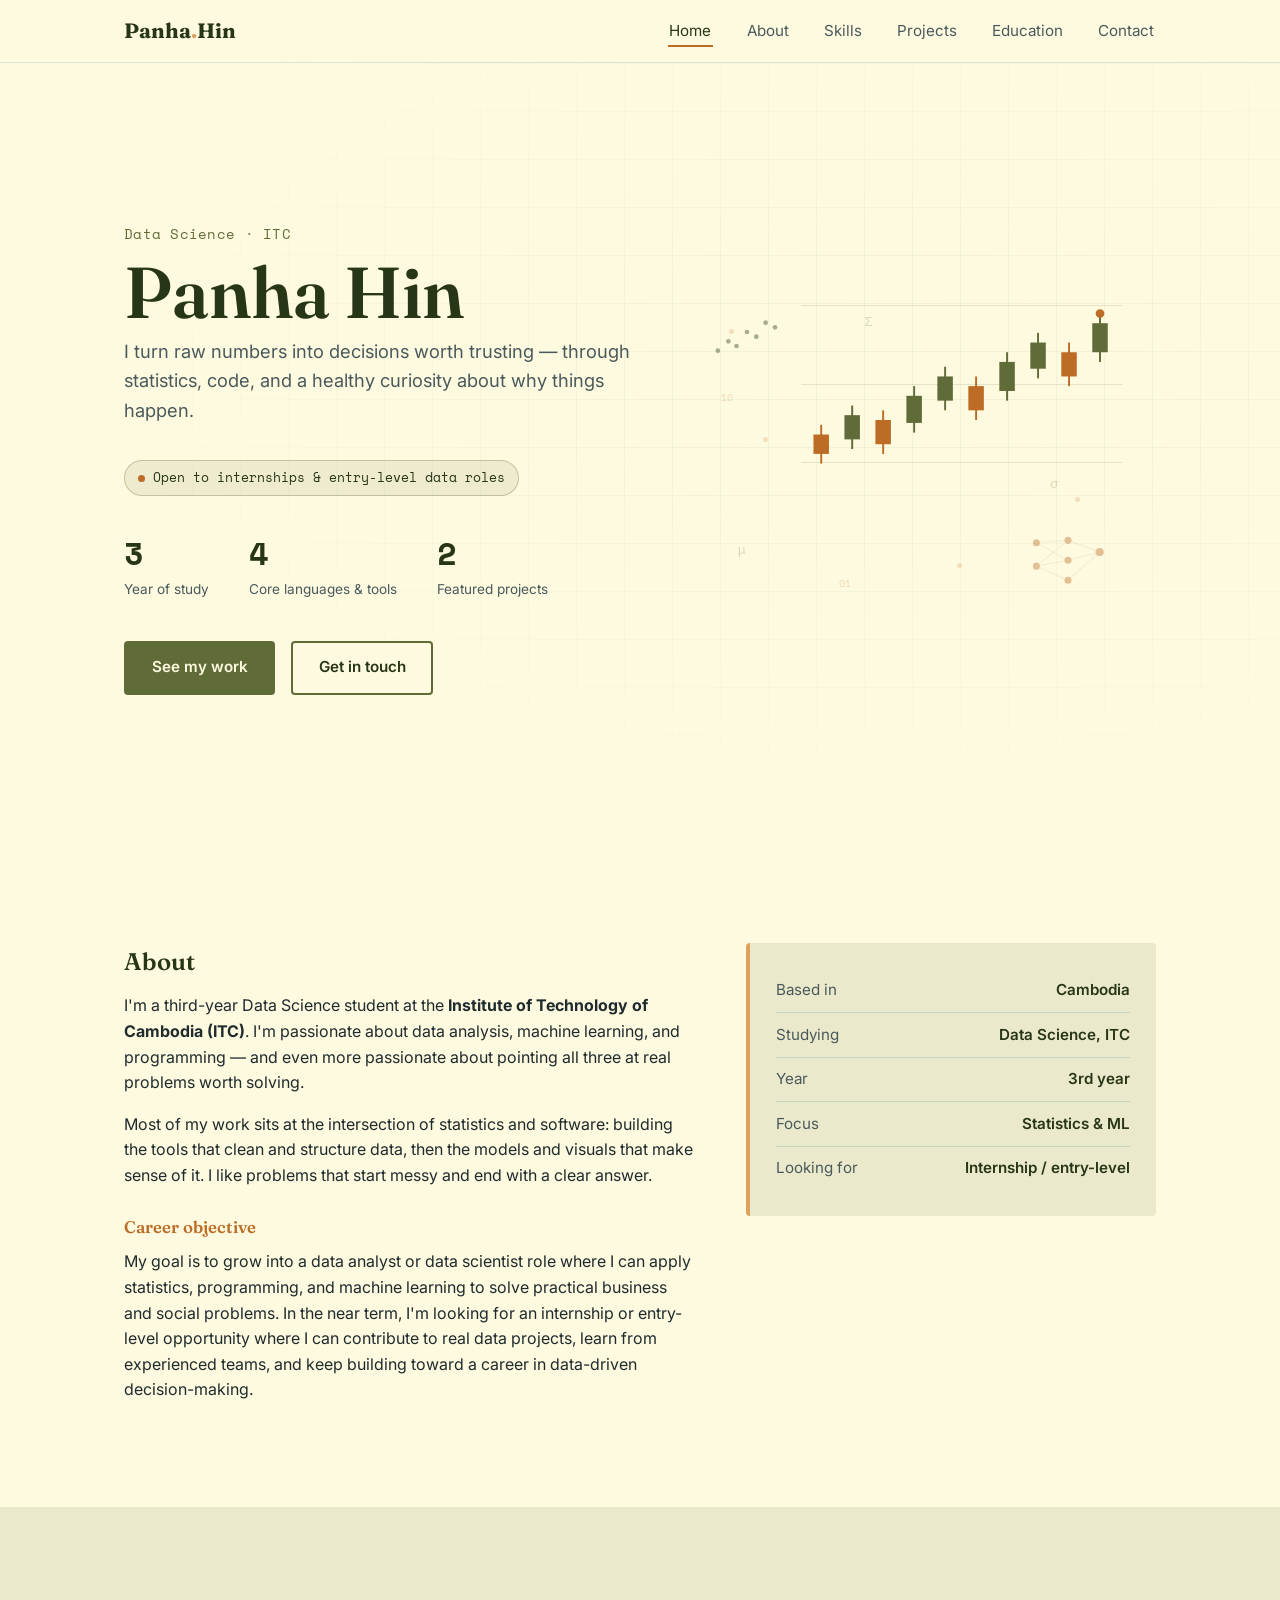
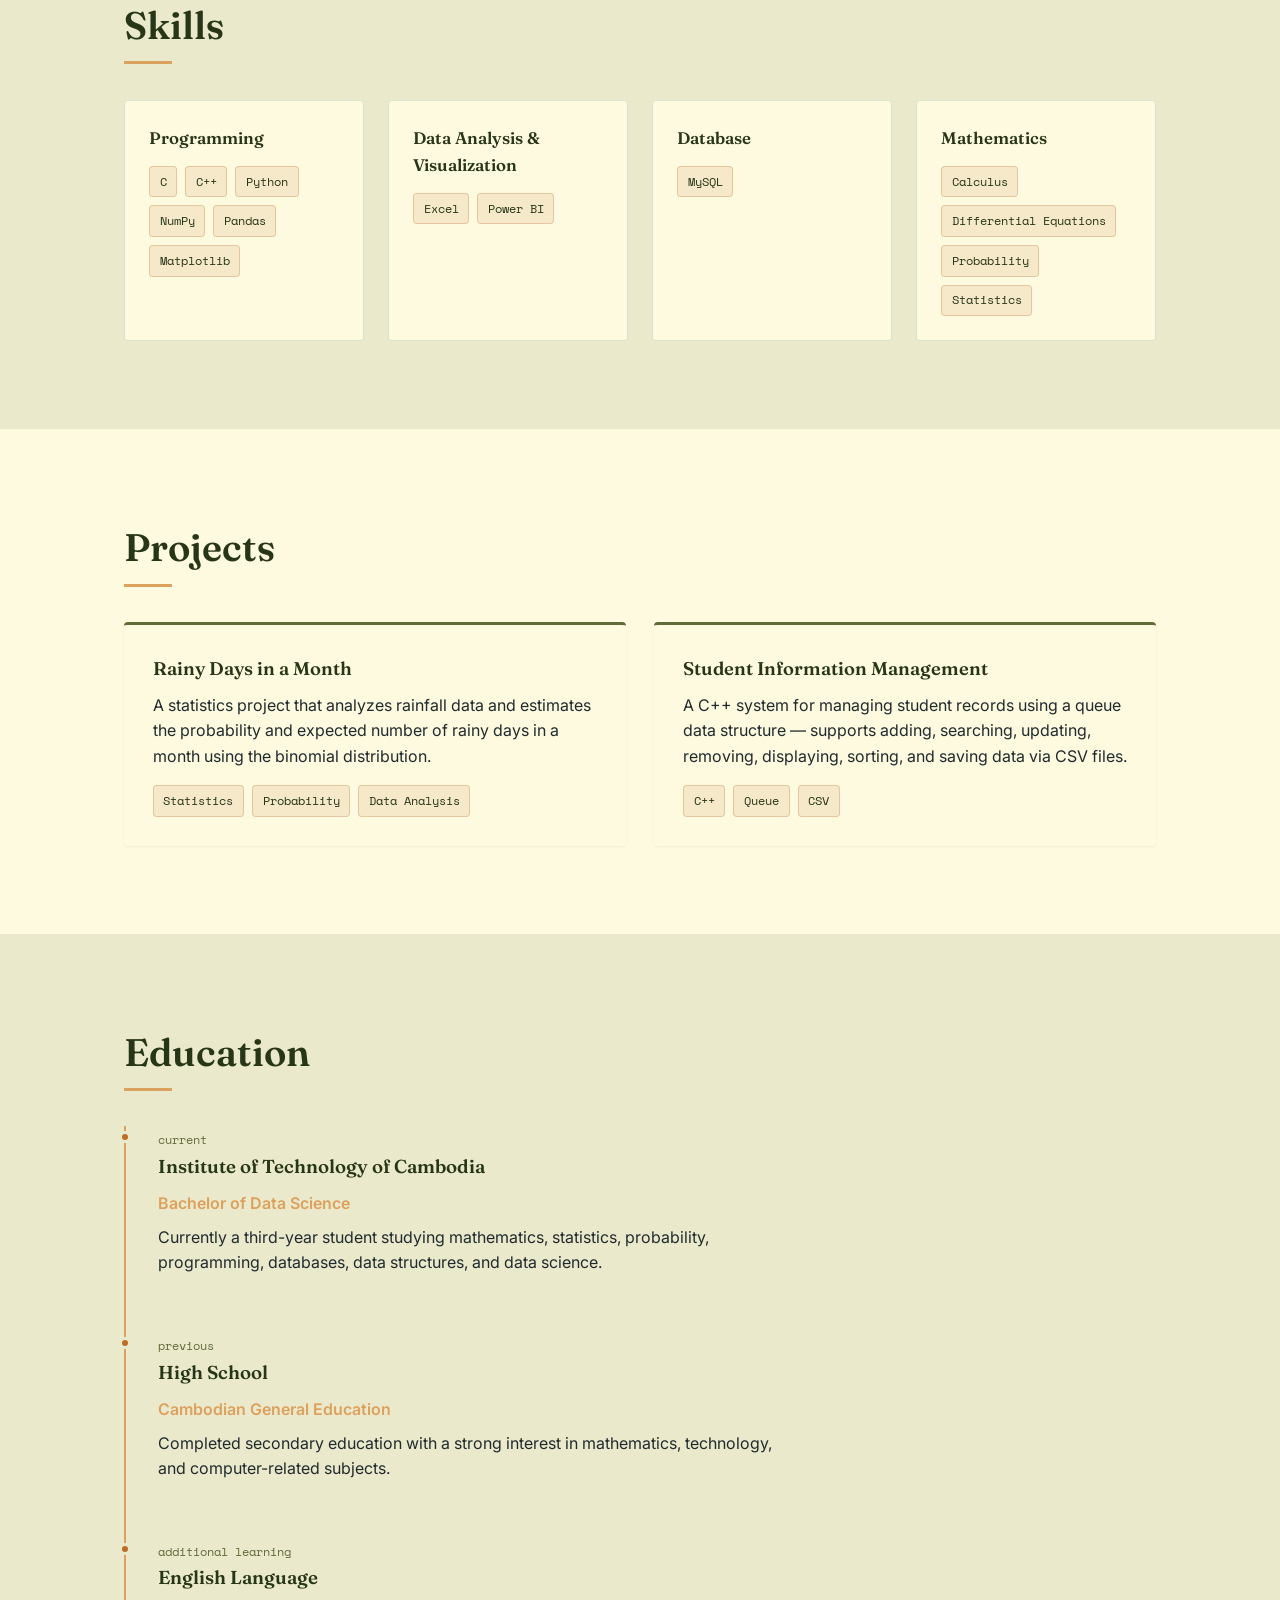
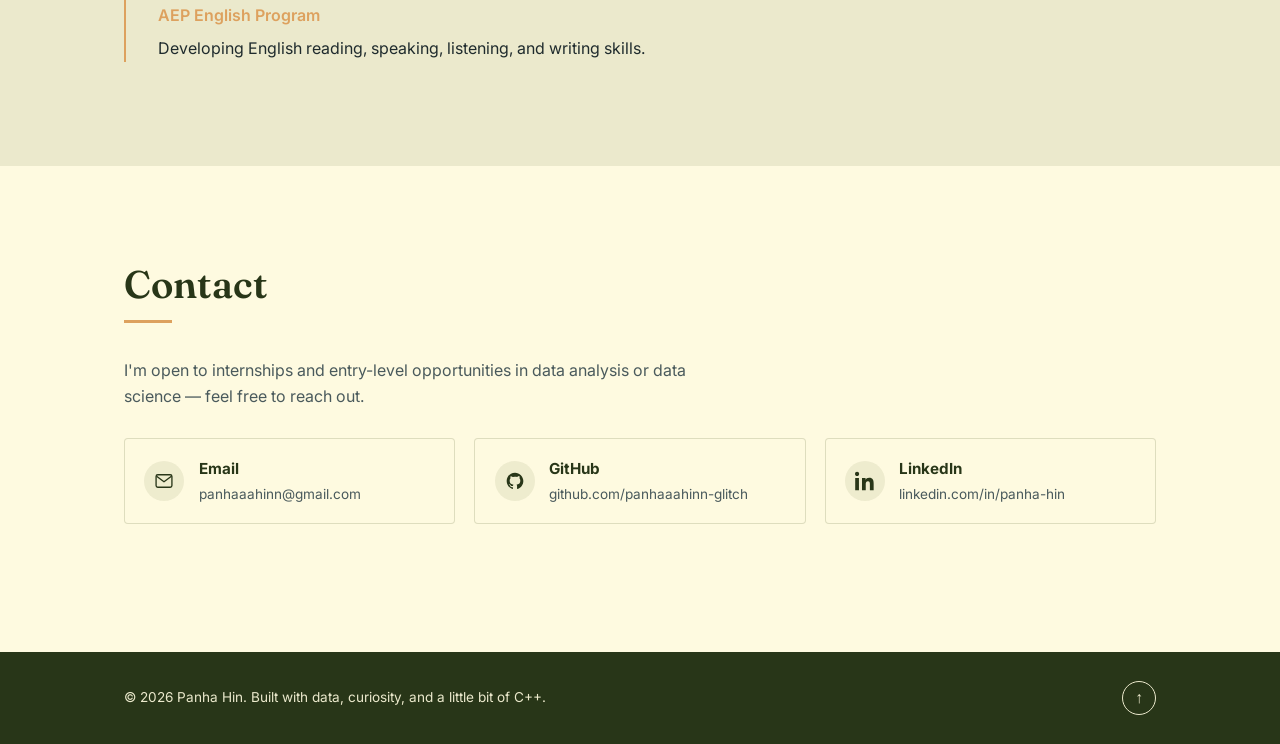
==== commit d53f2639: "Add files via upload" ====
--- a/index.html
+++ b/index.html
@@ -7,13 +7,13 @@
 <link rel="preconnect" href="https://fonts.googleapis.com">
 <link rel="preconnect" href="https://fonts.gstatic.com" crossorigin>
 <link href="https://fonts.googleapis.com/css2?family=Fraunces:opsz,wght@9..144,500;9..144,600;9..144,700&family=Space+Mono:wght@400;700&family=Inter:wght@400;500;600&display=swap" rel="stylesheet">
-<link rel="stylesheet" href="styles.css">
+<link rel="stylesheet" href="styles.css?v=2">
 </head>
 <body>
 
 <header class="navbar" id="navbar">
   <div class="nav-inner">
-    <a href="#home" class="logo">Panha<span> </span>Hin</a>
+    <a href="#home" class="logo">Panha<span>.</span>Hin</a>
     <button class="nav-toggle" id="navToggle" aria-label="Toggle menu" aria-expanded="false">
       <span></span><span></span><span></span>
     </button>
@@ -340,11 +340,11 @@
 
 <footer class="footer">
   <div class="section-inner footer-inner">
-    <p>&copy; <span id="year"></span> Panha Hin.</p>
+    <p>&copy; <span id="year"></span> Panha Hin. Built with data, curiosity, and a little bit of C++.</p>
     <button class="back-to-top" id="backToTop" aria-label="Back to top">↑</button>
   </div>
 </footer>
 
-<script src="script.js"></script>
+<script src="script.js?v=2"></script>
 </body>
 </html>
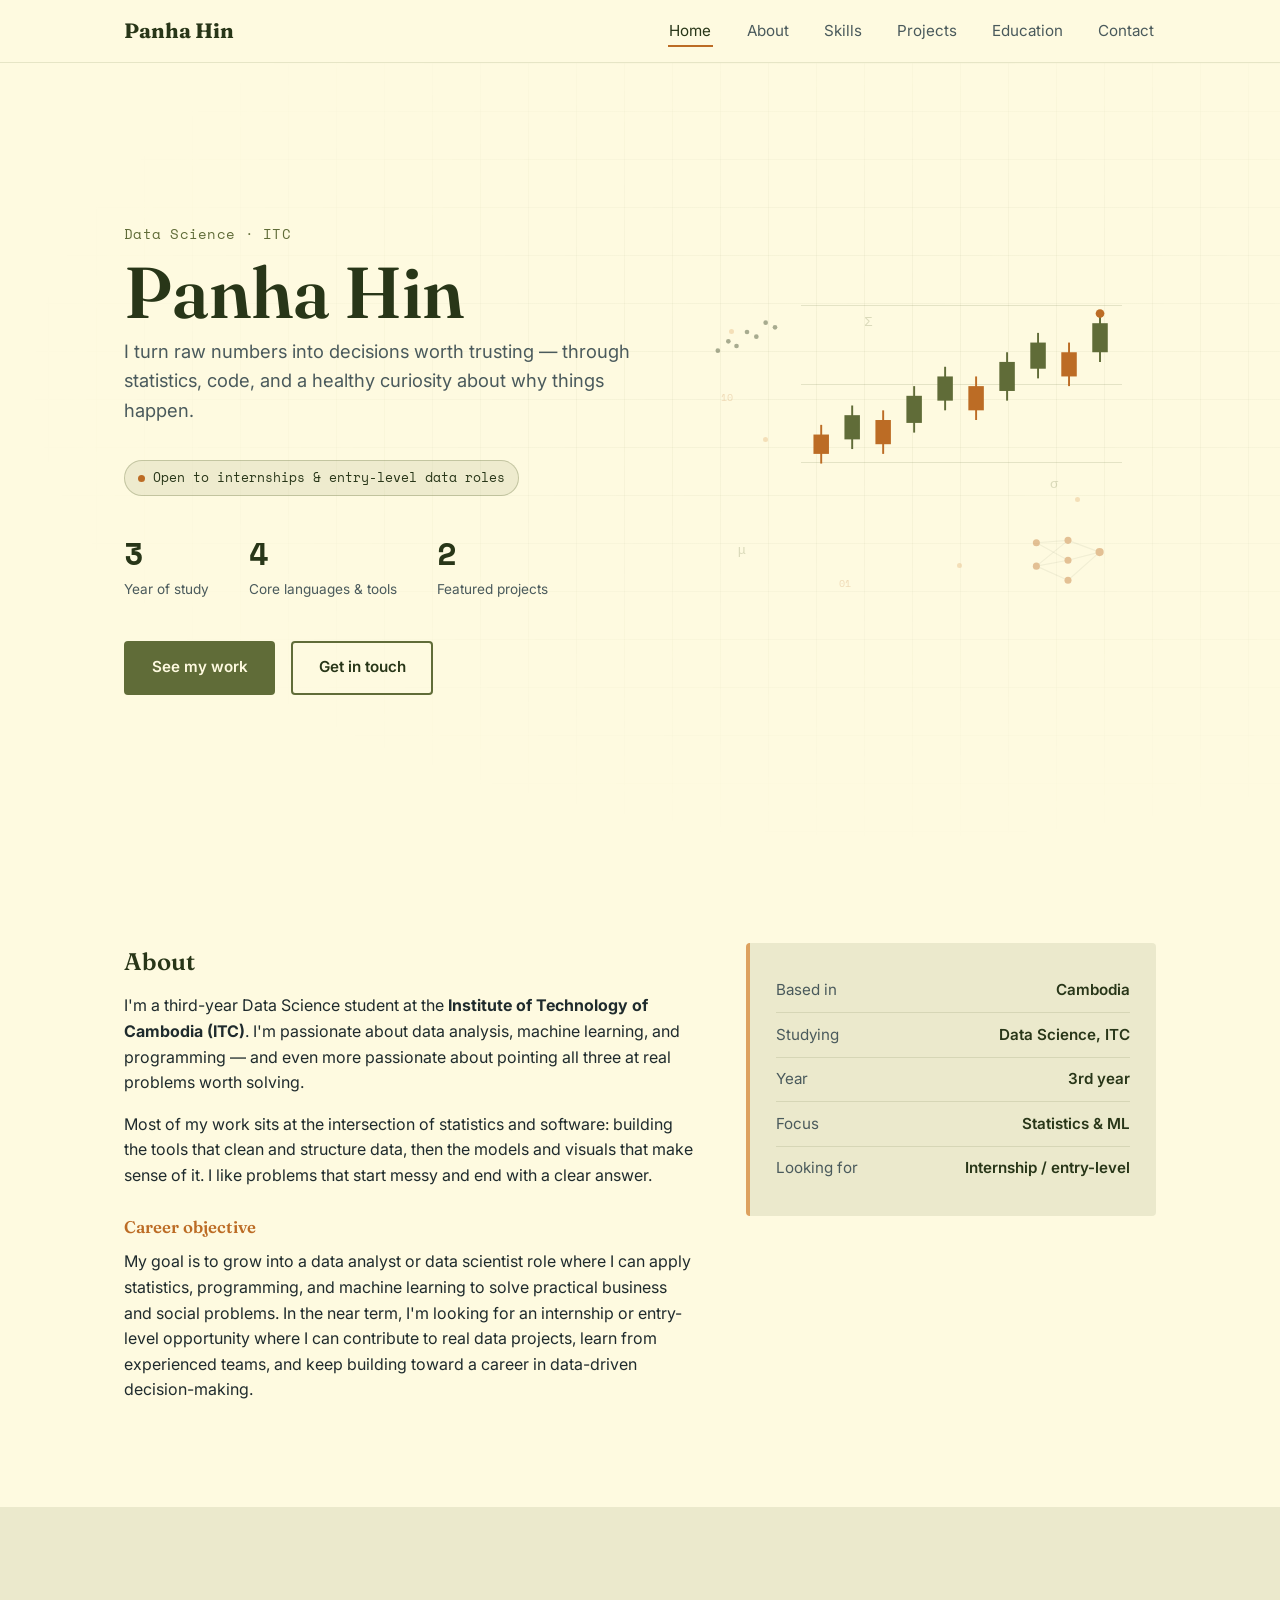
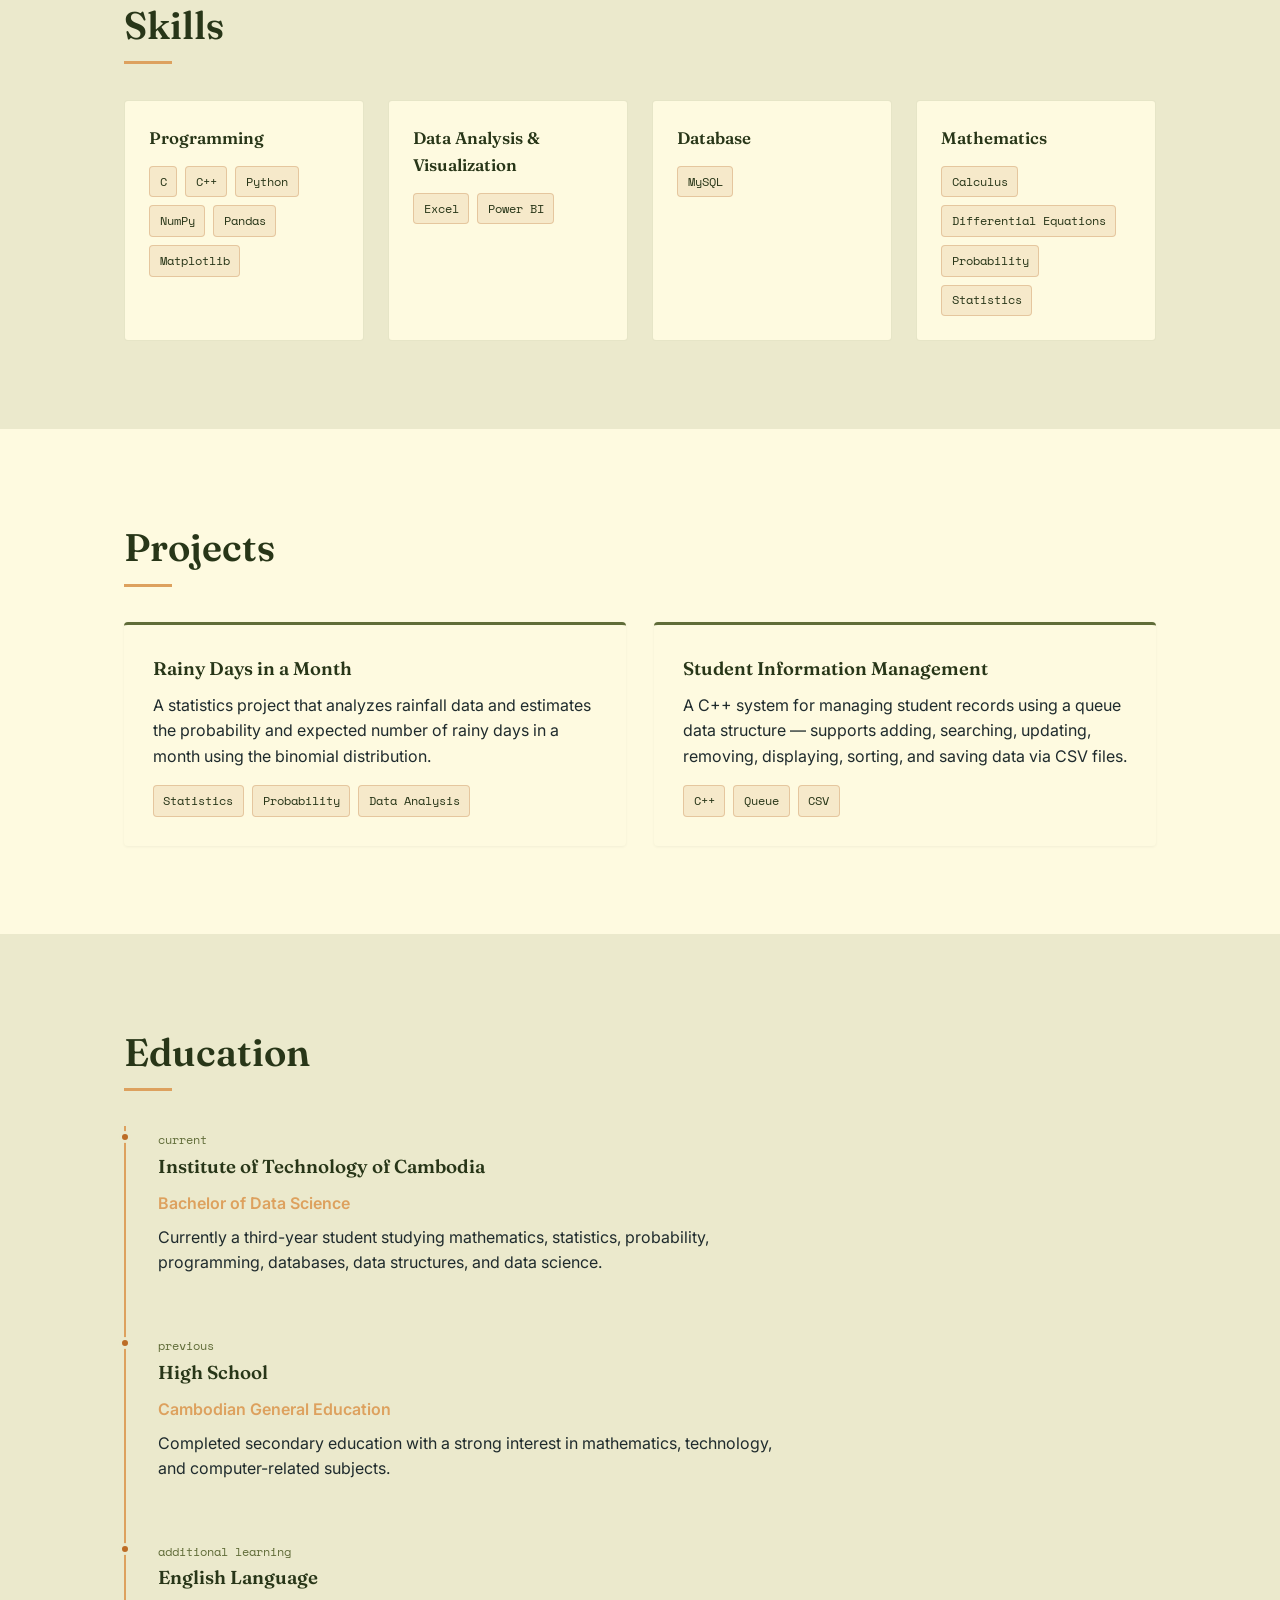
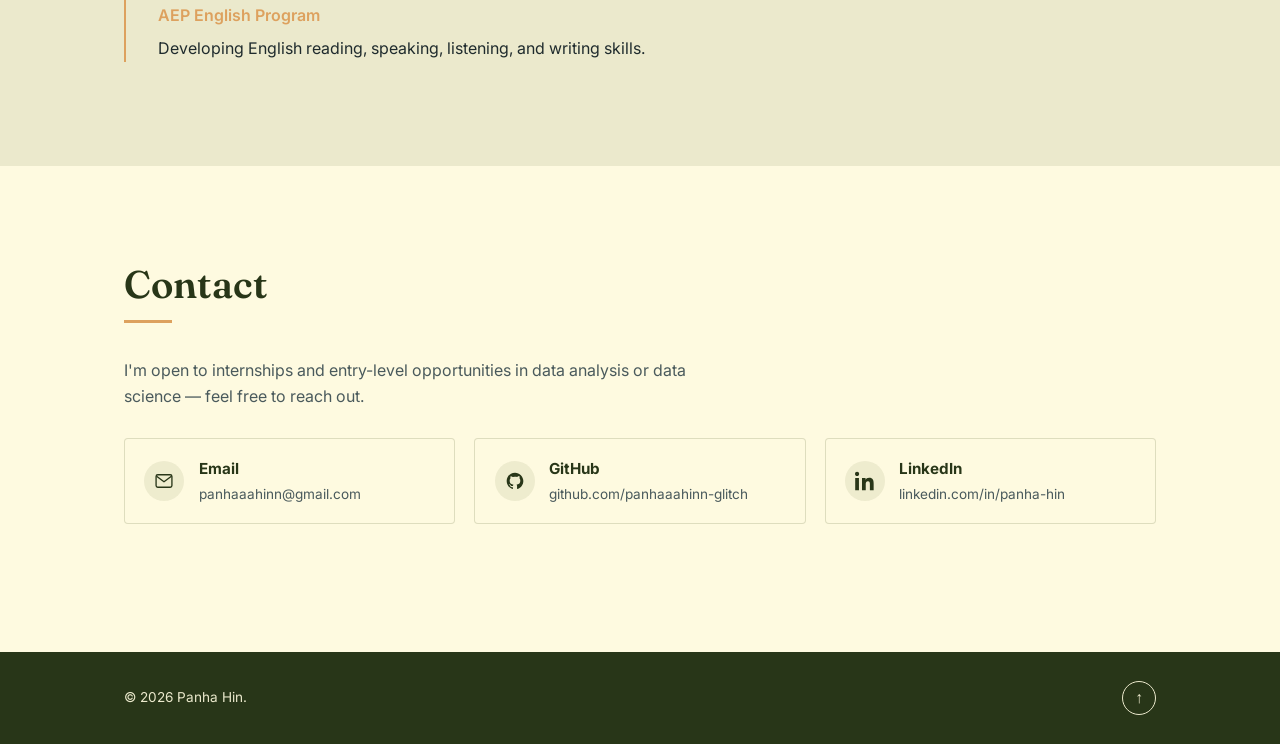
==== commit 2d9f6973: "Add files via upload" ====
--- a/index.html
+++ b/index.html
@@ -13,7 +13,7 @@
 
 <header class="navbar" id="navbar">
   <div class="nav-inner">
-    <a href="#home" class="logo">Panha<span>.</span>Hin</a>
+    <a href="#home" class="logo">Panha<span> </span>Hin</a>
     <button class="nav-toggle" id="navToggle" aria-label="Toggle menu" aria-expanded="false">
       <span></span><span></span><span></span>
     </button>
@@ -340,7 +340,7 @@
 
 <footer class="footer">
   <div class="section-inner footer-inner">
-    <p>&copy; <span id="year"></span> Panha Hin. Built with data, curiosity, and a little bit of C++.</p>
+    <p>&copy; <span id="year"></span> Panha Hin.</p>
     <button class="back-to-top" id="backToTop" aria-label="Back to top">↑</button>
   </div>
 </footer>
--- a/styles.css
+++ b/styles.css
@@ -1,6 +1,6 @@
 /* ==========================================================
    Panha Hin — Portfolio Styles
-   Palette: teal #006d77 · sage #e9edc9 · cream #fefae0 · clay #d4a373
+   Palette: olive #606c38 · dark olive #283618 · cream #fefae0 · tan #dda15e · rust #bc6c25
    Type: Fraunces (display) · Inter (body) · Space Mono (data labels)
    ========================================================== */
 
@@ -103,7 +103,7 @@
   z-index: 100;
   background: rgba(254, 250, 224, 0.92);
   backdrop-filter: blur(6px);
-  border-bottom: 1px solid rgba(0, 109, 119, 0.15);
+  border-bottom: 1px solid rgba(96, 108, 56, 0.15);
 }
 
 .nav-inner {
@@ -179,8 +179,8 @@
   position: absolute;
   inset: 0;
   background-image:
-    linear-gradient(rgba(0, 109, 119, 0.06) 1px, transparent 1px),
-    linear-gradient(90deg, rgba(0, 109, 119, 0.06) 1px, transparent 1px);
+    linear-gradient(rgba(96, 108, 56, 0.06) 1px, transparent 1px),
+    linear-gradient(90deg, rgba(96, 108, 56, 0.06) 1px, transparent 1px);
   background-size: 48px 48px;
   mask-image: radial-gradient(ellipse at 70% 40%, black 10%, transparent 70%);
 }
@@ -356,13 +356,13 @@
 .candle {
   transform-box: fill-box;
   transform-origin: center;
-  animation: candleTick 3.6s ease-in-out infinite;
-}
-
-.candle:nth-child(2n)   { animation-duration: 4.1s; animation-delay: -0.6s; }
-.candle:nth-child(3n)   { animation-duration: 3.2s; animation-delay: -1.4s; }
-.candle:nth-child(4n)   { animation-duration: 4.6s; animation-delay: -2.1s; }
-.candle:nth-child(5n)   { animation-duration: 3.9s; animation-delay: -0.9s; }
+  animation: candleTick 2.6s ease-in-out infinite;
+}
+
+.candle:nth-child(2n)   { animation-duration: 3s; animation-delay: -0.5s; }
+.candle:nth-child(3n)   { animation-duration: 2.3s; animation-delay: -1s; }
+.candle:nth-child(4n)   { animation-duration: 3.3s; animation-delay: -1.5s; }
+.candle:nth-child(5n)   { animation-duration: 2.8s; animation-delay: -0.7s; }
 
 .viz-live-dot {
   animation: dotPulse 1.4s ease-in-out infinite;
@@ -523,7 +523,7 @@
   justify-content: space-between;
   padding: 0.6rem 0;
   font-size: 0.95rem;
-  border-bottom: 1px solid rgba(0, 109, 119, 0.15);
+  border-bottom: 1px solid rgba(96, 108, 56, 0.15);
 }
 
 .about-card-row:last-child { border-bottom: none; }
@@ -542,7 +542,7 @@
 
 .skill-card {
   background: var(--cream);
-  border: 1px solid rgba(0, 109, 119, 0.15);
+  border: 1px solid rgba(96, 108, 56, 0.15);
   border-radius: var(--radius);
   padding: 1.5rem;
 }
@@ -766,12 +766,12 @@
     max-height: 0;
     overflow: hidden;
     transition: max-height 0.3s ease;
-    border-bottom: 1px solid rgba(0, 109, 119, 0.15);
+    border-bottom: 1px solid rgba(96, 108, 56, 0.15);
   }
 
   .nav-links.open { max-height: 400px; }
 
-  .nav-links li { border-top: 1px solid rgba(0, 109, 119, 0.1); }
+  .nav-links li { border-top: 1px solid rgba(96, 108, 56, 0.1); }
 
   .nav-link {
     display: block;
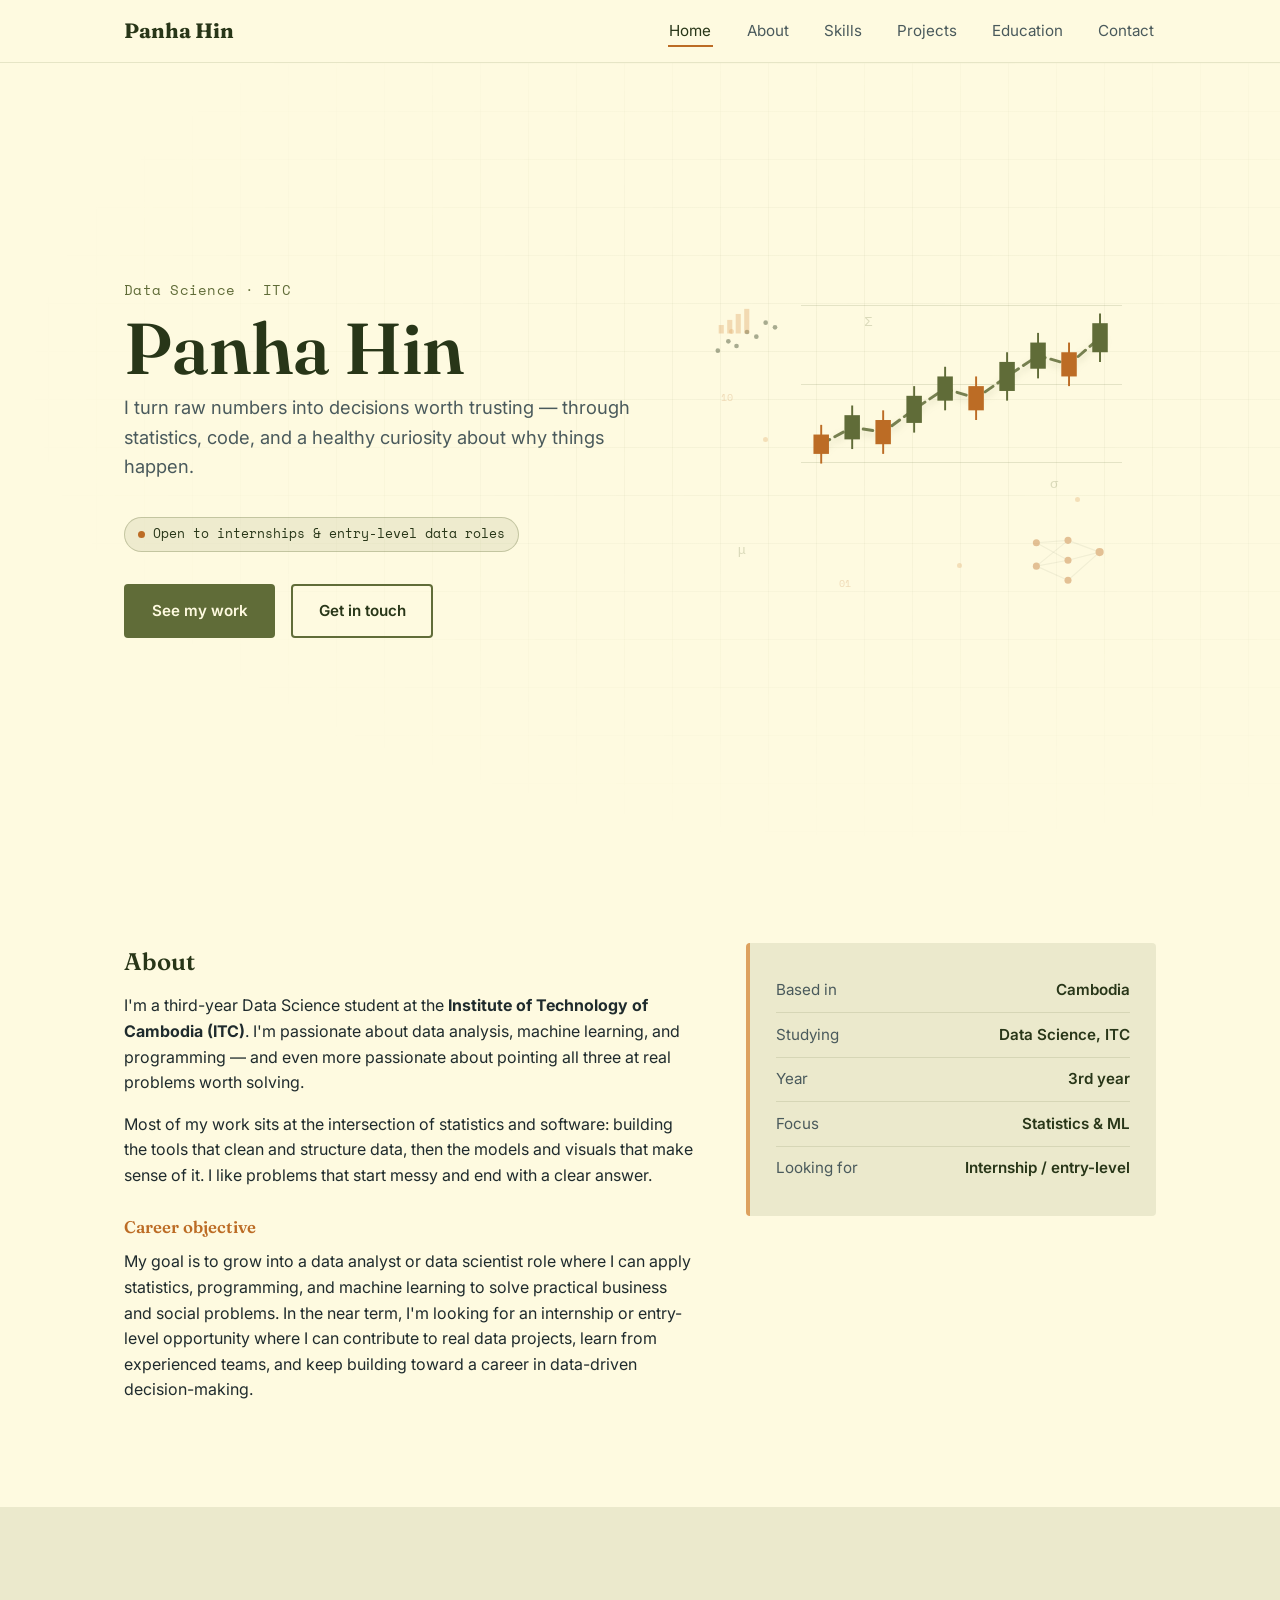
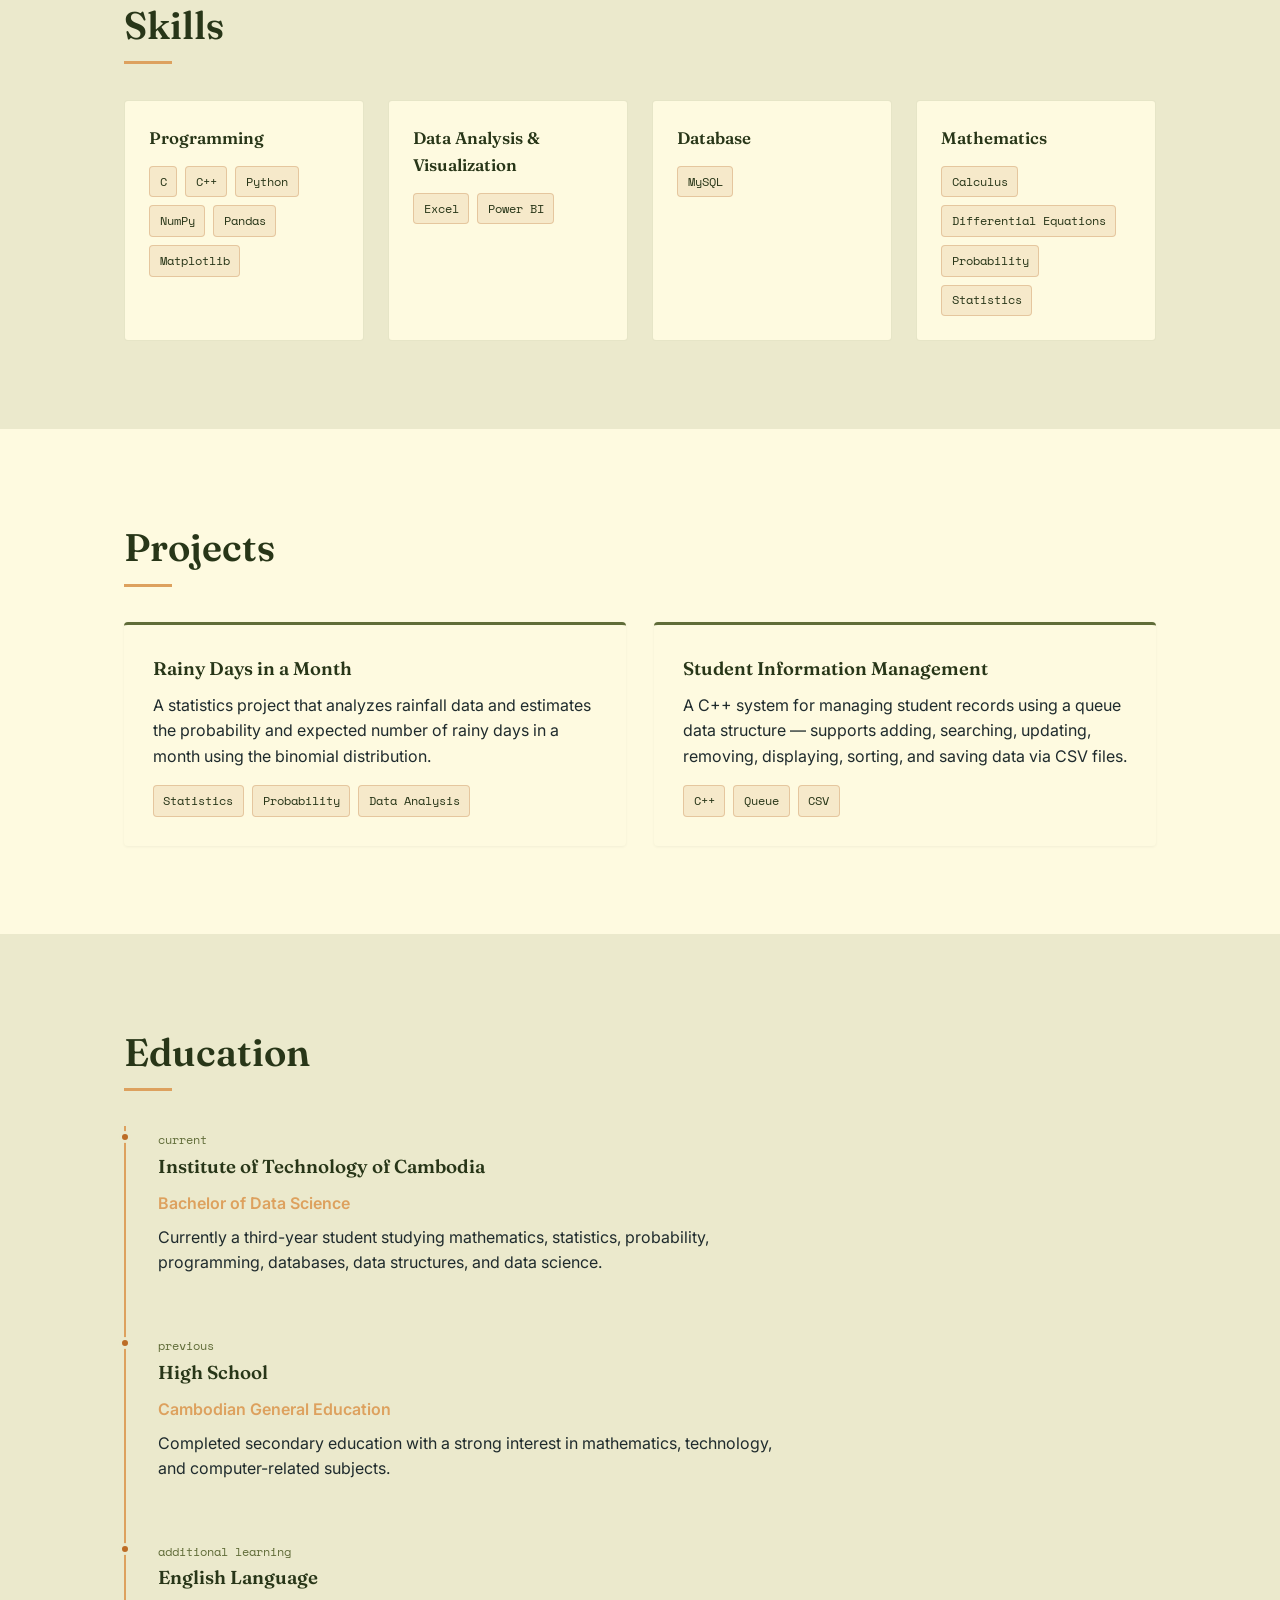
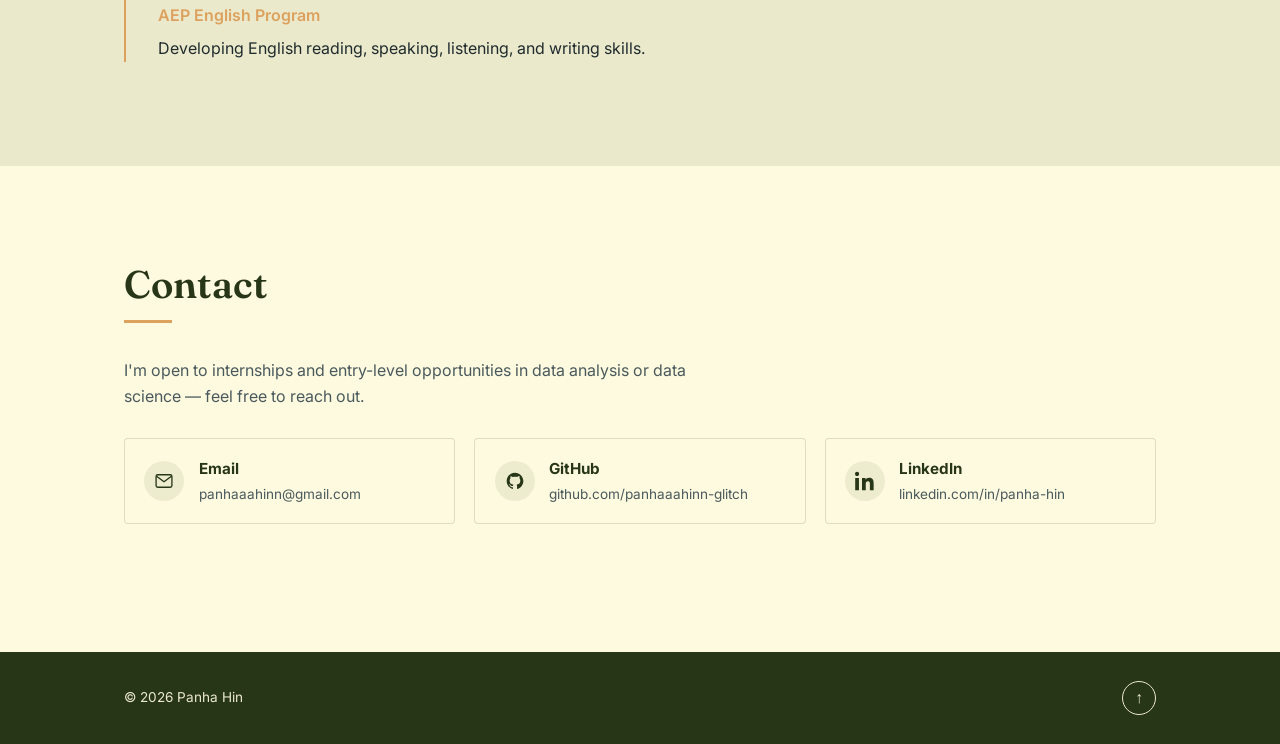
==== commit d63aef72: "Add files via upload" ====
--- a/index.html
+++ b/index.html
@@ -41,20 +41,6 @@
         <h1>Panha Hin</h1>
         <p class="hero-tagline">I turn raw numbers into decisions worth trusting — through statistics, code, and a healthy curiosity about why things happen.</p>
         <span class="availability-badge"><span class="availability-dot"></span>Open to internships &amp; entry-level data roles</span>
-        <div class="hero-stats">
-          <div class="stat">
-            <span class="stat-number" data-target="3">0</span>
-            <span class="stat-label">Year of study</span>
-          </div>
-          <div class="stat">
-            <span class="stat-number" data-target="4">0</span>
-            <span class="stat-label">Core languages &amp; tools</span>
-          </div>
-          <div class="stat">
-            <span class="stat-number" data-target="2">0</span>
-            <span class="stat-label">Featured projects</span>
-          </div>
-        </div>
         <div class="hero-actions">
           <a href="#projects" class="btn btn-primary">See my work</a>
           <a href="#contact" class="btn btn-outline">Get in touch</a>
@@ -103,6 +89,13 @@
             <circle cx="35" cy="42" r="3"/>
             <circle cx="62" cy="18" r="3.5"/>
           </svg>
+
+          <svg class="viz-fx-bars" viewBox="0 0 40 30" xmlns="http://www.w3.org/2000/svg" aria-hidden="true">
+            <rect x="2"  y="20" width="6" height="10"/>
+            <rect x="12" y="14" width="6" height="16"/>
+            <rect x="22" y="7"  width="6" height="23"/>
+            <rect x="32" y="1"  width="6" height="29"/>
+          </svg>
         </div>
 
         <!-- Main visual: candlestick trading chart, top-right -->
@@ -112,6 +105,22 @@
           </div>
           <svg viewBox="0 0 340 190" xmlns="http://www.w3.org/2000/svg" preserveAspectRatio="none">
 
+            <g class="viz-trend-overlay">
+              <polyline class="viz-trend-line"
+                points="25,150 57,132.5 89,137.5 121,114 153,92.5 185,102.5 217,80 249,58.5 281,67.5 313,40"
+                fill="none" stroke="var(--olive)" stroke-width="3" stroke-linecap="round" stroke-linejoin="round"/>
+              <circle class="viz-trend-dot" cx="25"  cy="150"  r="4" fill="var(--sage)"/>
+              <circle class="viz-trend-dot" cx="57"  cy="132.5" r="4" fill="var(--olive)"/>
+              <circle class="viz-trend-dot" cx="89"  cy="137.5" r="4" fill="var(--sage)"/>
+              <circle class="viz-trend-dot" cx="121" cy="114"  r="4" fill="var(--olive)"/>
+              <circle class="viz-trend-dot" cx="153" cy="92.5" r="4" fill="var(--sage)"/>
+              <circle class="viz-trend-dot" cx="185" cy="102.5" r="4" fill="var(--olive)"/>
+              <circle class="viz-trend-dot" cx="217" cy="80"   r="4" fill="var(--sage)"/>
+              <circle class="viz-trend-dot" cx="249" cy="58.5" r="4" fill="var(--olive)"/>
+              <circle class="viz-trend-dot" cx="281" cy="67.5" r="4" fill="var(--sage)"/>
+              <circle class="viz-trend-dot viz-live-dot" cx="313" cy="40" r="4.5" fill="var(--olive)"/>
+            </g>
+
             <g class="candle">
               <line class="candle-wick" x1="25" y1="130" x2="25" y2="170" stroke="var(--rust)" stroke-width="2"/>
               <rect class="candle-body" x="17" y="140" width="16" height="20" fill="var(--rust)"/>
@@ -152,8 +161,6 @@
               <line class="candle-wick" x1="313" y1="15" x2="313" y2="65" stroke="var(--olive)" stroke-width="2"/>
               <rect class="candle-body" x="305" y="25" width="16" height="30" fill="var(--olive)"/>
             </g>
-
-            <circle class="viz-live-dot" cx="313" cy="15" r="4.5" fill="var(--rust)"/>
           </svg>
         </div>
       </div>
@@ -340,7 +347,7 @@
 
 <footer class="footer">
   <div class="section-inner footer-inner">
-    <p>&copy; <span id="year"></span> Panha Hin.</p>
+    <p>&copy; <span id="year"></span> Panha Hin</p>
     <button class="back-to-top" id="backToTop" aria-label="Back to top">↑</button>
   </div>
 </footer>
--- a/styles.css
+++ b/styles.css
@@ -37,7 +37,7 @@
   margin: 0;
   font-family: var(--font-body);
   color: var(--ink);
-  background: var(--cream);
+  background-color: var(--cream);
   line-height: 1.6;
 }
 
@@ -172,7 +172,6 @@
   display: flex;
   align-items: center;
   overflow: hidden;
-  background: var(--cream);
 }
 
 .hero-grid {
@@ -245,30 +244,6 @@
   flex-shrink: 0;
 }
 
-.hero-stats {
-  display: flex;
-  gap: 2.5rem;
-  margin-bottom: 2.5rem;
-  flex-wrap: wrap;
-}
-
-.stat {
-  display: flex;
-  flex-direction: column;
-}
-
-.stat-number {
-  font-family: var(--font-mono);
-  font-size: 2rem;
-  font-weight: 700;
-  color: var(--olive-dark);
-}
-
-.stat-label {
-  font-size: 0.85rem;
-  color: var(--ink-soft);
-}
-
 .hero-actions {
   display: flex;
   gap: 1rem;
@@ -310,7 +285,6 @@
   flex: 1 1 380px;
   max-width: 480px;
   height: 300px;
-  display: none;
   margin: 10px 30px 30px 10px;
 }
 
@@ -356,16 +330,40 @@
 .candle {
   transform-box: fill-box;
   transform-origin: center;
-  animation: candleTick 2.6s ease-in-out infinite;
-}
-
-.candle:nth-child(2n)   { animation-duration: 3s; animation-delay: -0.5s; }
-.candle:nth-child(3n)   { animation-duration: 2.3s; animation-delay: -1s; }
-.candle:nth-child(4n)   { animation-duration: 3.3s; animation-delay: -1.5s; }
-.candle:nth-child(5n)   { animation-duration: 2.8s; animation-delay: -0.7s; }
+  animation: candleTick 1.7s ease-in-out infinite;
+}
+
+.candle:nth-child(2n)   { animation-duration: 2s;   animation-delay: -0.3s; }
+.candle:nth-child(3n)   { animation-duration: 1.5s; animation-delay: -0.6s; }
+.candle:nth-child(4n)   { animation-duration: 2.2s; animation-delay: -0.9s; }
+.candle:nth-child(5n)   { animation-duration: 1.9s; animation-delay: -0.45s; }
+
+.viz-trend-overlay {
+  filter: drop-shadow(0 4px 4px rgba(96, 108, 56, 0.25));
+}
+
+.viz-trend-line {
+  opacity: 0.85;
+  stroke-dasharray: 10 6;
+  animation: trendFlow 2.4s linear infinite;
+}
+
+@keyframes trendFlow {
+  to { stroke-dashoffset: -32; }
+}
+
+.viz-trend-dot {
+  transform-box: fill-box;
+  transform-origin: center;
+  animation: dotSettle 1.7s ease-in-out infinite;
+}
+
+.viz-trend-dot:nth-of-type(2n) { animation-delay: -0.4s; animation-duration: 2s; }
+.viz-trend-dot:nth-of-type(3n) { animation-delay: -0.8s; animation-duration: 1.5s; }
+.viz-trend-dot:nth-of-type(4n) { animation-delay: -1.2s; animation-duration: 2.2s; }
 
 .viz-live-dot {
-  animation: dotPulse 1.4s ease-in-out infinite;
+  animation: dotPulse 0.9s ease-in-out infinite;
 }
 
 @keyframes candleTick {
@@ -373,9 +371,14 @@
   50% { transform: translateY(-2.5px); }
 }
 
+@keyframes dotSettle {
+  0%, 100% { transform: scale(1); }
+  50% { transform: scale(1.25); }
+}
+
 @keyframes dotPulse {
-  0%, 100% { r: 4.5; opacity: 0.8; }
-  50% { r: 6.5; opacity: 1; }
+  0%, 100% { r: 5; opacity: 0.8; }
+  50% { r: 7; opacity: 1; }
 }
 
 @keyframes floatUpDown {
@@ -399,7 +402,7 @@
   border-radius: 50%;
   background: var(--tan);
   opacity: 0.3;
-  animation: fxDrift 9s ease-in-out infinite;
+  animation: fxDrift 6s ease-in-out infinite;
 }
 
 .viz-fx-symbol {
@@ -408,7 +411,7 @@
   font-size: 0.85rem;
   color: var(--olive);
   opacity: 0.22;
-  animation: fxPulse 6s ease-in-out infinite;
+  animation: fxPulse 4s ease-in-out infinite;
 }
 
 .viz-fx-binary {
@@ -417,7 +420,7 @@
   font-size: 0.65rem;
   color: var(--rust);
   opacity: 0.22;
-  animation: fxPulse 7s ease-in-out infinite;
+  animation: fxPulse 4.5s ease-in-out infinite;
 }
 
 .viz-fx-scatter {
@@ -430,15 +433,15 @@
 }
 
 .viz-fx-scatter circle {
-  animation: fxPulse 5s ease-in-out infinite;
-}
-
-.viz-fx-scatter circle:nth-child(2) { animation-delay: -0.6s; }
-.viz-fx-scatter circle:nth-child(3) { animation-delay: -1.2s; }
-.viz-fx-scatter circle:nth-child(4) { animation-delay: -1.8s; }
-.viz-fx-scatter circle:nth-child(5) { animation-delay: -2.4s; }
-.viz-fx-scatter circle:nth-child(6) { animation-delay: -3s; }
-.viz-fx-scatter circle:nth-child(7) { animation-delay: -3.6s; }
+  animation: fxPulse 3.2s ease-in-out infinite;
+}
+
+.viz-fx-scatter circle:nth-child(2) { animation-delay: -0.4s; }
+.viz-fx-scatter circle:nth-child(3) { animation-delay: -0.8s; }
+.viz-fx-scatter circle:nth-child(4) { animation-delay: -1.2s; }
+.viz-fx-scatter circle:nth-child(5) { animation-delay: -1.6s; }
+.viz-fx-scatter circle:nth-child(6) { animation-delay: -2s; }
+.viz-fx-scatter circle:nth-child(7) { animation-delay: -2.4s; }
 
 .viz-fx-neural {
   position: absolute;
@@ -456,16 +459,35 @@
   stroke: var(--olive-dark);
   stroke-width: 1;
   opacity: 0.15;
-  animation: fxConnect 4.5s ease-in-out infinite;
-}
-
-.viz-fx-neural line:nth-of-type(2) { animation-delay: -0.7s; }
-.viz-fx-neural line:nth-of-type(3) { animation-delay: -1.4s; }
-.viz-fx-neural line:nth-of-type(4) { animation-delay: -2.1s; }
-.viz-fx-neural line:nth-of-type(5) { animation-delay: -2.8s; }
-.viz-fx-neural line:nth-of-type(6) { animation-delay: -3.5s; }
-.viz-fx-neural line:nth-of-type(7) { animation-delay: -0.3s; }
-.viz-fx-neural line:nth-of-type(8) { animation-delay: -1s; }
+  animation: fxConnect 2.8s ease-in-out infinite;
+}
+
+.viz-fx-neural line:nth-of-type(2) { animation-delay: -0.4s; }
+.viz-fx-neural line:nth-of-type(3) { animation-delay: -0.8s; }
+.viz-fx-neural line:nth-of-type(4) { animation-delay: -1.2s; }
+.viz-fx-neural line:nth-of-type(5) { animation-delay: -1.6s; }
+.viz-fx-neural line:nth-of-type(6) { animation-delay: -2s; }
+.viz-fx-neural line:nth-of-type(7) { animation-delay: -0.2s; }
+.viz-fx-neural line:nth-of-type(8) { animation-delay: -0.6s; }
+
+.viz-fx-bars {
+  position: absolute;
+  width: 34px;
+  top: 3%;
+  left: 3%;
+  opacity: 0.35;
+  fill: var(--tan);
+}
+
+.viz-fx-bars rect {
+  transform-box: fill-box;
+  transform-origin: bottom;
+  animation: fxPulse 2.6s ease-in-out infinite;
+}
+
+.viz-fx-bars rect:nth-child(2) { animation-delay: -0.3s; }
+.viz-fx-bars rect:nth-child(3) { animation-delay: -0.6s; }
+.viz-fx-bars rect:nth-child(4) { animation-delay: -0.9s; }
 
 @keyframes fxDrift {
   0%, 100% { transform: translate(0, 0); opacity: 0.2; }
@@ -485,15 +507,14 @@
 @media (prefers-reduced-motion: reduce) {
   .viz-live-dot { animation: none; }
   .candle { animation: none; }
+  .viz-trend-dot { animation: none; }
+  .viz-trend-line { animation: none; }
   .viz-fx-dot,
   .viz-fx-symbol,
   .viz-fx-binary,
   .viz-fx-scatter circle,
-  .viz-fx-neural line { animation: none; }
-}
-
-@media (min-width: 900px) {
-  .hero-visual { display: block; }
+  .viz-fx-neural line,
+  .viz-fx-bars rect { animation: none; }
 }
 
 /* ---------- About ---------- */
@@ -785,5 +806,29 @@
     border-bottom: none;
   }
 
-  .hero-stats { gap: 1.5rem; }
+}
+
+@media (max-width: 899px) {
+  .hero-content {
+    flex-direction: column;
+    align-items: stretch;
+  }
+
+  .hero-text {
+    flex-basis: auto;
+  }
+
+  .hero-visual {
+    flex-basis: auto;
+    width: 100%;
+    max-width: 420px;
+    height: 240px;
+    margin: 2rem auto 0;
+  }
+}
+
+@media (max-width: 480px) {
+  .hero-visual {
+    height: 200px;
+  }
 }
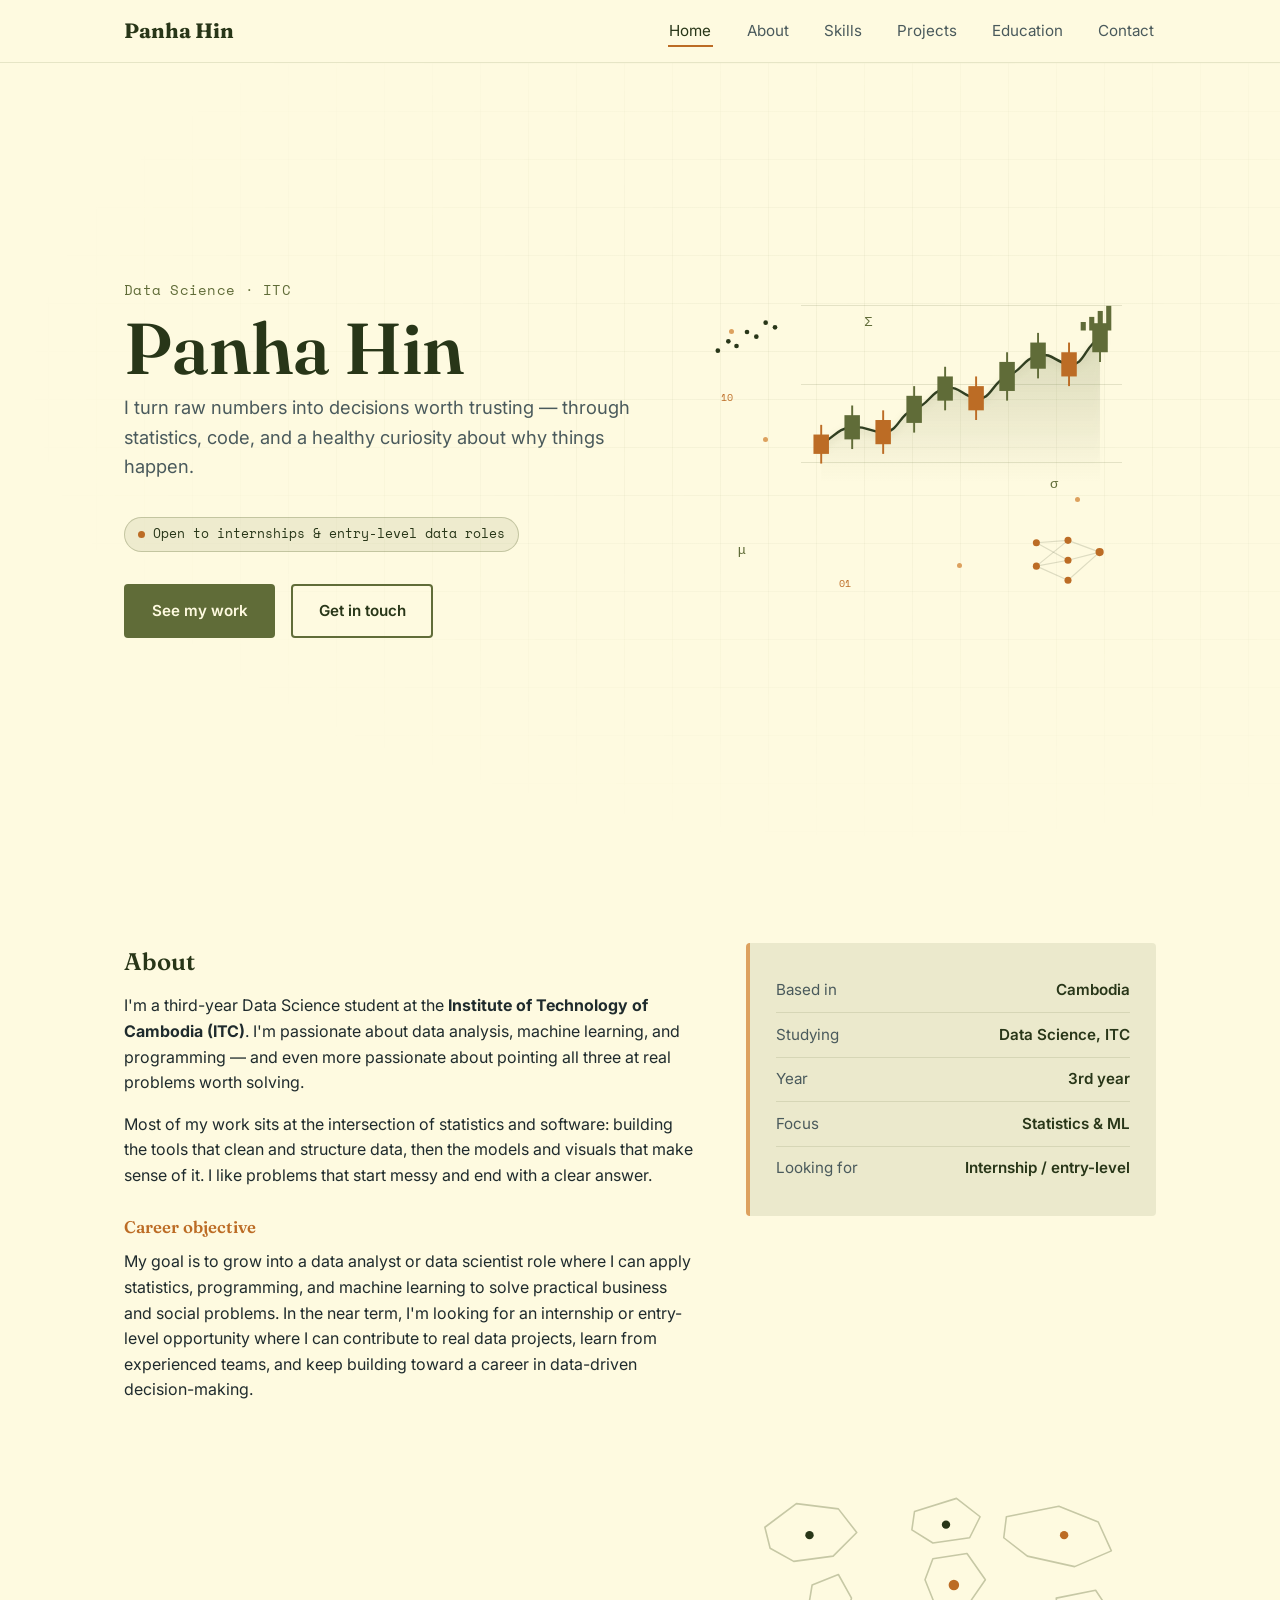
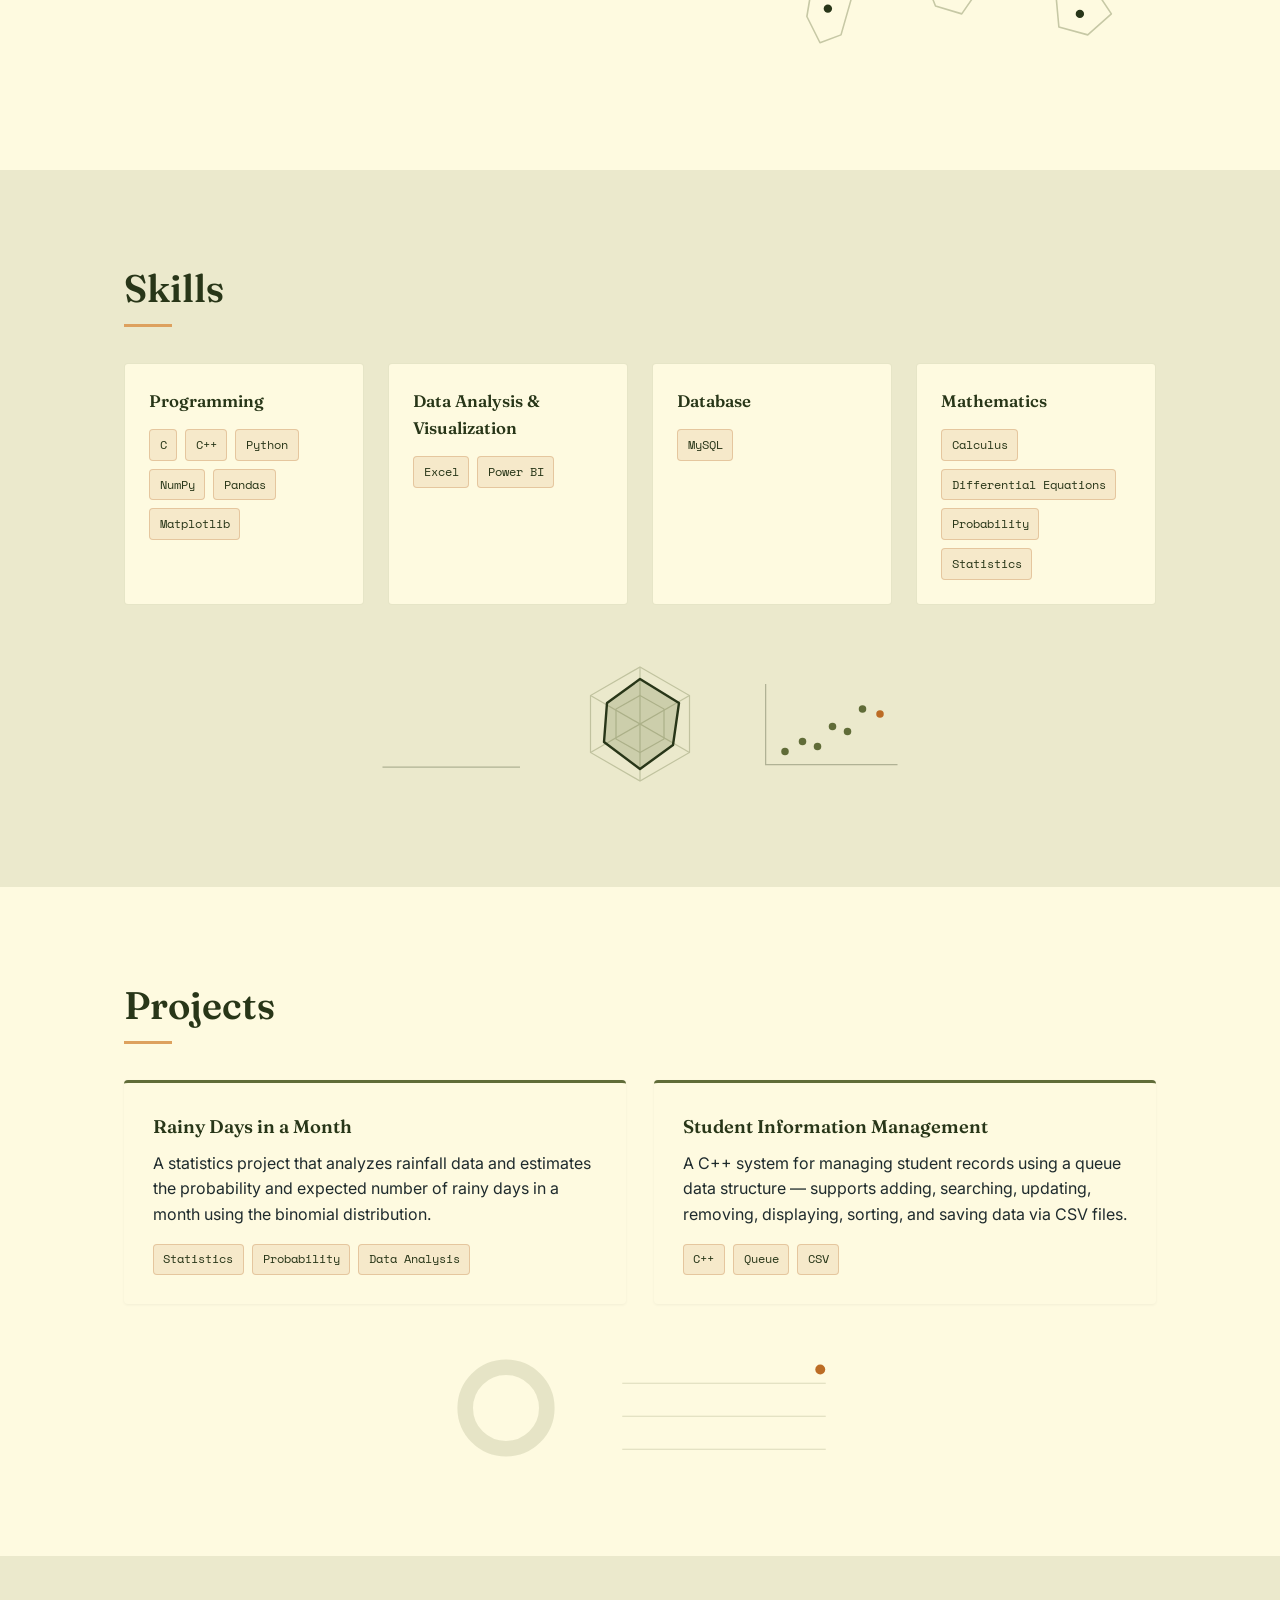
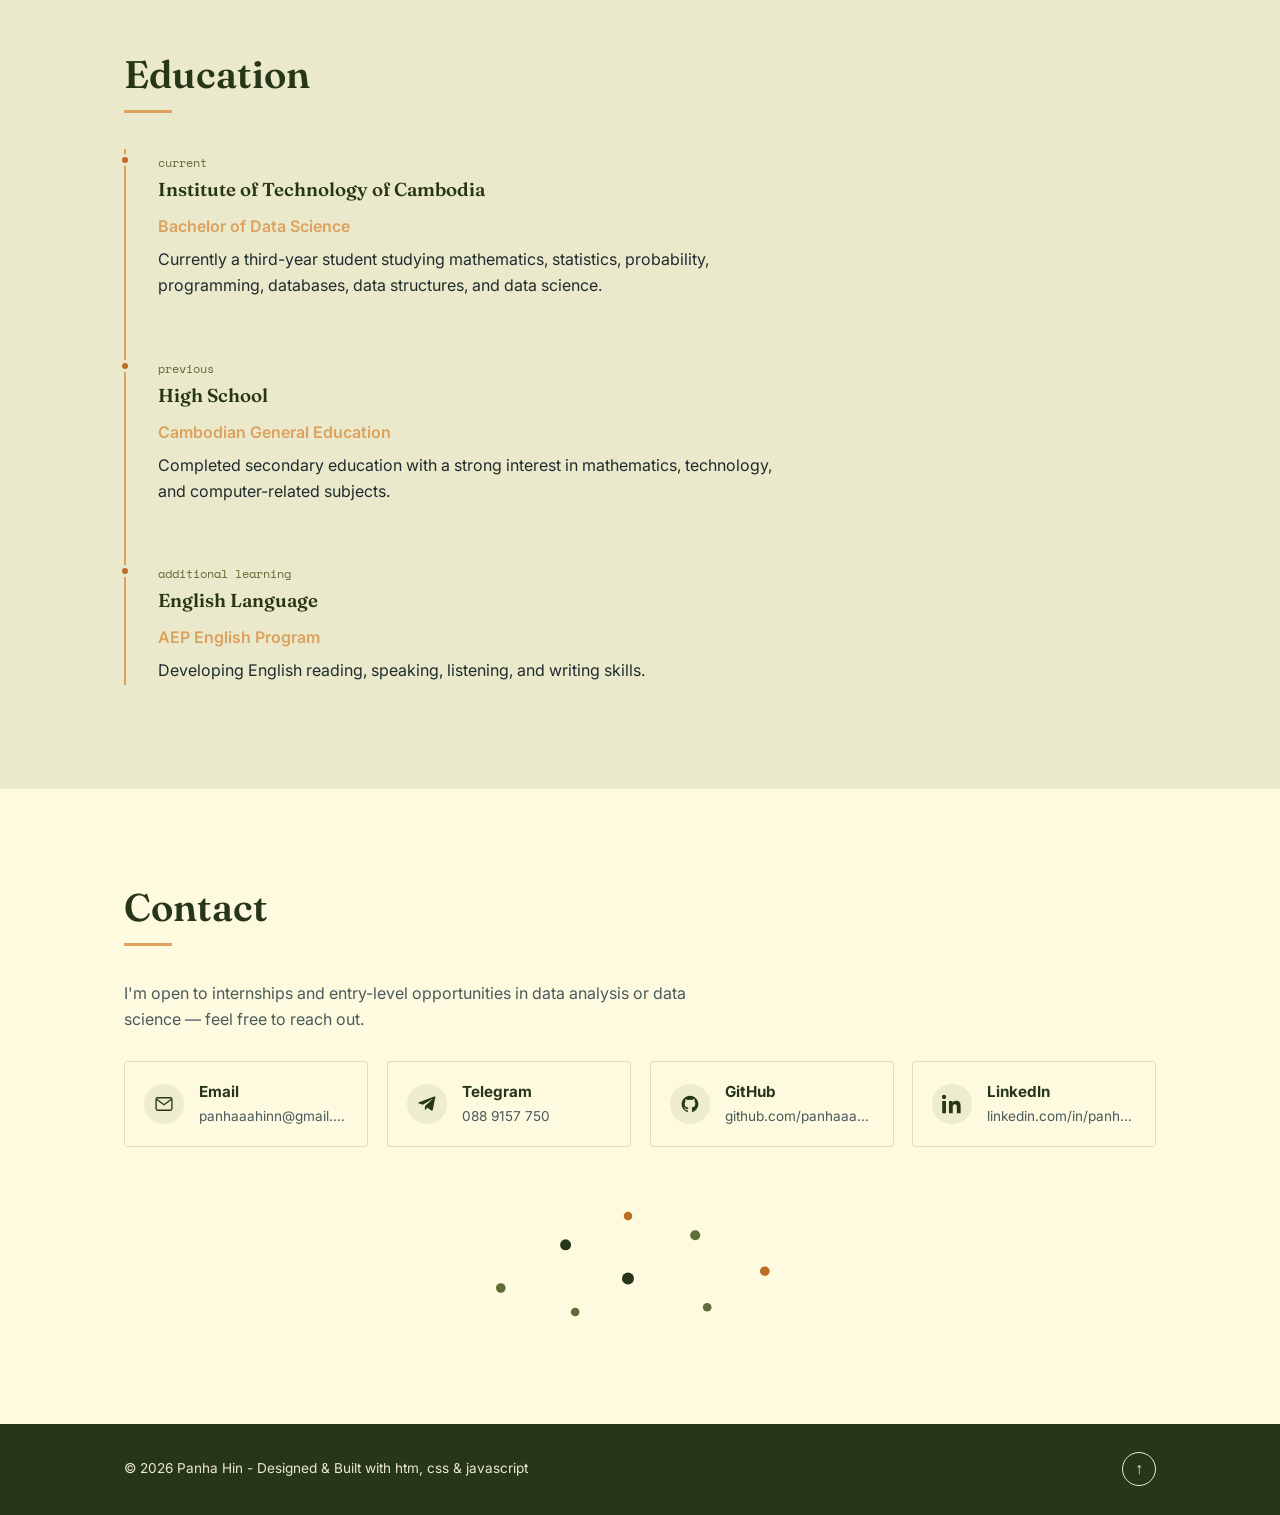
==== commit c18ec4ae: "Rename index2.html to index.html" ====
--- a/index.html
+++ b/index.html
@@ -1,357 +1,531 @@
-<!DOCTYPE html>
-<html lang="en">
-<head>
-<meta charset="UTF-8">
-<meta name="viewport" content="width=device-width, initial-scale=1.0">
-<title>Panha Hin — Data Science Portfolio</title>
-<link rel="preconnect" href="https://fonts.googleapis.com">
-<link rel="preconnect" href="https://fonts.gstatic.com" crossorigin>
-<link href="https://fonts.googleapis.com/css2?family=Fraunces:opsz,wght@9..144,500;9..144,600;9..144,700&family=Space+Mono:wght@400;700&family=Inter:wght@400;500;600&display=swap" rel="stylesheet">
-<link rel="stylesheet" href="styles.css?v=2">
-</head>
-<body>
-
-<header class="navbar" id="navbar">
-  <div class="nav-inner">
-    <a href="#home" class="logo">Panha<span> </span>Hin</a>
-    <button class="nav-toggle" id="navToggle" aria-label="Toggle menu" aria-expanded="false">
-      <span></span><span></span><span></span>
-    </button>
-    <nav>
-      <ul class="nav-links" id="navLinks">
-        <li><a href="#home" class="nav-link active">Home</a></li>
-        <li><a href="#about" class="nav-link">About</a></li>
-        <li><a href="#skills" class="nav-link">Skills</a></li>
-        <li><a href="#projects" class="nav-link">Projects</a></li>
-        <li><a href="#education" class="nav-link">Education</a></li>
-        <li><a href="#contact" class="nav-link">Contact</a></li>
-      </ul>
-    </nav>
-  </div>
-</header>
-
-<main>
-
-  <!-- HOME -->
-  <section id="home" class="hero">
-    <div class="hero-grid" aria-hidden="true"></div>
-    <div class="hero-content">
-      <div class="hero-text">
-        <p class="hero-eyebrow">Data Science · ITC</p>
-        <h1>Panha Hin</h1>
-        <p class="hero-tagline">I turn raw numbers into decisions worth trusting — through statistics, code, and a healthy curiosity about why things happen.</p>
-        <span class="availability-badge"><span class="availability-dot"></span>Open to internships &amp; entry-level data roles</span>
-        <div class="hero-actions">
-          <a href="#projects" class="btn btn-primary">See my work</a>
-          <a href="#contact" class="btn btn-outline">Get in touch</a>
-        </div>
-      </div>
-
-      <div class="hero-visual" aria-hidden="true">
-
-        <!-- Subtle data-science accents, resting in the open space around the chart -->
-        <div class="viz-datafx">
-          <span class="viz-fx-dot" style="top:10%; left:6%; animation-delay:0s;"></span>
-          <span class="viz-fx-dot" style="top:46%; left:14%; animation-delay:-2.4s;"></span>
-          <span class="viz-fx-dot" style="top:88%; left:60%; animation-delay:-4.8s;"></span>
-          <span class="viz-fx-dot" style="top:66%; left:88%; animation-delay:-1.6s;"></span>
-
-          <span class="viz-fx-symbol" style="top:4%; left:38%; animation-delay:-1s;">Σ</span>
-          <span class="viz-fx-symbol" style="top:80%; left:8%; animation-delay:-3.2s;">μ</span>
-          <span class="viz-fx-symbol" style="top:58%; left:82%; animation-delay:-5s;">σ</span>
-
-          <span class="viz-fx-binary" style="top:92%; left:32%; animation-delay:-2s;">01</span>
-          <span class="viz-fx-binary" style="top:30%; left:4%; animation-delay:-4.4s;">10</span>
-
-          <svg class="viz-fx-scatter" viewBox="0 0 60 40" xmlns="http://www.w3.org/2000/svg" aria-hidden="true">
-            <circle cx="5"  cy="34" r="2"/>
-            <circle cx="14" cy="26" r="2"/>
-            <circle cx="21" cy="30" r="2"/>
-            <circle cx="30" cy="18" r="2"/>
-            <circle cx="38" cy="22" r="2"/>
-            <circle cx="46" cy="10" r="2"/>
-            <circle cx="54" cy="14" r="2"/>
-          </svg>
-
-          <svg class="viz-fx-neural" viewBox="0 0 70 50" xmlns="http://www.w3.org/2000/svg" aria-hidden="true">
-            <line x1="8" y1="10" x2="35" y2="8"/>
-            <line x1="8" y1="10" x2="35" y2="25"/>
-            <line x1="8" y1="30" x2="35" y2="8"/>
-            <line x1="8" y1="30" x2="35" y2="25"/>
-            <line x1="8" y1="30" x2="35" y2="42"/>
-            <line x1="35" y1="8"  x2="62" y2="18"/>
-            <line x1="35" y1="25" x2="62" y2="18"/>
-            <line x1="35" y1="42" x2="62" y2="18"/>
-            <circle cx="8"  cy="10" r="3"/>
-            <circle cx="8"  cy="30" r="3"/>
-            <circle cx="35" cy="8"  r="3"/>
-            <circle cx="35" cy="25" r="3"/>
-            <circle cx="35" cy="42" r="3"/>
-            <circle cx="62" cy="18" r="3.5"/>
-          </svg>
-
-          <svg class="viz-fx-bars" viewBox="0 0 40 30" xmlns="http://www.w3.org/2000/svg" aria-hidden="true">
-            <rect x="2"  y="20" width="6" height="10"/>
-            <rect x="12" y="14" width="6" height="16"/>
-            <rect x="22" y="7"  width="6" height="23"/>
-            <rect x="32" y="1"  width="6" height="29"/>
-          </svg>
-        </div>
-
-        <!-- Main visual: candlestick trading chart, top-right -->
-        <div class="viz-trading-chart">
-          <div class="viz-gridlines">
-            <span></span><span></span><span></span>
-          </div>
-          <svg viewBox="0 0 340 190" xmlns="http://www.w3.org/2000/svg" preserveAspectRatio="none">
-
-            <g class="viz-trend-overlay">
-              <polyline class="viz-trend-line"
-                points="25,150 57,132.5 89,137.5 121,114 153,92.5 185,102.5 217,80 249,58.5 281,67.5 313,40"
-                fill="none" stroke="var(--olive)" stroke-width="3" stroke-linecap="round" stroke-linejoin="round"/>
-              <circle class="viz-trend-dot" cx="25"  cy="150"  r="4" fill="var(--sage)"/>
-              <circle class="viz-trend-dot" cx="57"  cy="132.5" r="4" fill="var(--olive)"/>
-              <circle class="viz-trend-dot" cx="89"  cy="137.5" r="4" fill="var(--sage)"/>
-              <circle class="viz-trend-dot" cx="121" cy="114"  r="4" fill="var(--olive)"/>
-              <circle class="viz-trend-dot" cx="153" cy="92.5" r="4" fill="var(--sage)"/>
-              <circle class="viz-trend-dot" cx="185" cy="102.5" r="4" fill="var(--olive)"/>
-              <circle class="viz-trend-dot" cx="217" cy="80"   r="4" fill="var(--sage)"/>
-              <circle class="viz-trend-dot" cx="249" cy="58.5" r="4" fill="var(--olive)"/>
-              <circle class="viz-trend-dot" cx="281" cy="67.5" r="4" fill="var(--sage)"/>
-              <circle class="viz-trend-dot viz-live-dot" cx="313" cy="40" r="4.5" fill="var(--olive)"/>
-            </g>
-
-            <g class="candle">
-              <line class="candle-wick" x1="25" y1="130" x2="25" y2="170" stroke="var(--rust)" stroke-width="2"/>
-              <rect class="candle-body" x="17" y="140" width="16" height="20" fill="var(--rust)"/>
-            </g>
-            <g class="candle">
-              <line class="candle-wick" x1="57" y1="110" x2="57" y2="155" stroke="var(--olive)" stroke-width="2"/>
-              <rect class="candle-body" x="49" y="120" width="16" height="25" fill="var(--olive)"/>
-            </g>
-            <g class="candle">
-              <line class="candle-wick" x1="89" y1="115" x2="89" y2="160" stroke="var(--rust)" stroke-width="2"/>
-              <rect class="candle-body" x="81" y="125" width="16" height="25" fill="var(--rust)"/>
-            </g>
-            <g class="candle">
-              <line class="candle-wick" x1="121" y1="90" x2="121" y2="138" stroke="var(--olive)" stroke-width="2"/>
-              <rect class="candle-body" x="113" y="100" width="16" height="28" fill="var(--olive)"/>
-            </g>
-            <g class="candle">
-              <line class="candle-wick" x1="153" y1="70" x2="153" y2="115" stroke="var(--olive)" stroke-width="2"/>
-              <rect class="candle-body" x="145" y="80" width="16" height="25" fill="var(--olive)"/>
-            </g>
-            <g class="candle">
-              <line class="candle-wick" x1="185" y1="80" x2="185" y2="125" stroke="var(--rust)" stroke-width="2"/>
-              <rect class="candle-body" x="177" y="90" width="16" height="25" fill="var(--rust)"/>
-            </g>
-            <g class="candle">
-              <line class="candle-wick" x1="217" y1="55" x2="217" y2="105" stroke="var(--olive)" stroke-width="2"/>
-              <rect class="candle-body" x="209" y="65" width="16" height="30" fill="var(--olive)"/>
-            </g>
-            <g class="candle">
-              <line class="candle-wick" x1="249" y1="35" x2="249" y2="82" stroke="var(--olive)" stroke-width="2"/>
-              <rect class="candle-body" x="241" y="45" width="16" height="27" fill="var(--olive)"/>
-            </g>
-            <g class="candle">
-              <line class="candle-wick" x1="281" y1="45" x2="281" y2="90" stroke="var(--rust)" stroke-width="2"/>
-              <rect class="candle-body" x="273" y="55" width="16" height="25" fill="var(--rust)"/>
-            </g>
-            <g class="candle">
-              <line class="candle-wick" x1="313" y1="15" x2="313" y2="65" stroke="var(--olive)" stroke-width="2"/>
-              <rect class="candle-body" x="305" y="25" width="16" height="30" fill="var(--olive)"/>
-            </g>
-          </svg>
-        </div>
-      </div>
-    </div>
-  </section>
-
-  <!-- ABOUT -->
-  <section id="about" class="section">
-    <div class="section-inner about-grid">
-      <div class="about-text">
-        <h2>About</h2>
-        <p>I'm a third-year Data Science student at the <strong>Institute of Technology of Cambodia (ITC)</strong>. I'm passionate about data analysis, machine learning, and programming — and even more passionate about pointing all three at real problems worth solving.</p>
-        <p>Most of my work sits at the intersection of statistics and software: building the tools that clean and structure data, then the models and visuals that make sense of it. I like problems that start messy and end with a clear answer.</p>
-
-        <h3 class="about-subhead">Career objective</h3>
-        <p>My goal is to grow into a data analyst or data scientist role where I can apply statistics, programming, and machine learning to solve practical business and social problems. In the near term, I'm looking for an internship or entry-level opportunity where I can contribute to real data projects, learn from experienced teams, and keep building toward a career in data-driven decision-making.</p>
-      </div>
-      <div class="about-card">
-        <div class="about-card-row"><span>Based in</span><strong>Cambodia</strong></div>
-        <div class="about-card-row"><span>Studying</span><strong>Data Science, ITC</strong></div>
-        <div class="about-card-row"><span>Year</span><strong>3rd year</strong></div>
-        <div class="about-card-row"><span>Focus</span><strong>Statistics &amp; ML</strong></div>
-        <div class="about-card-row"><span>Looking for</span><strong>Internship / entry-level</strong></div>
-      </div>
-    </div>
-  </section>
-
-  <!-- SKILLS -->
-  <section id="skills" class="section section-alt">
-    <div class="section-inner">
-      <h2>Skills</h2>
-      <div class="skills-grid">
-
-        <div class="skill-card">
-          <h3>Programming</h3>
-          <ul class="tag-list">
-            <li>C</li><li>C++</li><li>Python</li><li>NumPy</li><li>Pandas</li><li>Matplotlib</li>
-          </ul>
-        </div>
-
-        <div class="skill-card">
-          <h3>Data Analysis &amp; Visualization</h3>
-          <ul class="tag-list">
-            <li>Excel</li><li>Power BI</li>
-          </ul>
-        </div>
-
-        <div class="skill-card">
-          <h3>Database</h3>
-          <ul class="tag-list">
-            <li>MySQL</li>
-          </ul>
-        </div>
-
-        <div class="skill-card">
-          <h3>Mathematics</h3>
-          <ul class="tag-list">
-            <li>Calculus</li><li>Differential Equations</li><li>Probability</li><li>Statistics</li>
-          </ul>
-        </div>
-
-      </div>
-    </div>
-  </section>
-
-  <!-- PROJECTS -->
-  <section id="projects" class="section">
-    <div class="section-inner">
-      <h2>Projects</h2>
-      <div class="projects-grid">
-
-        <article class="project-card">
-          <div class="project-card-top">
-            <h3>Rainy Days in a Month</h3>
-          </div>
-          <p>A statistics project that analyzes rainfall data and estimates the probability and expected number of rainy days in a month using the binomial distribution.</p>
-          <ul class="tag-list">
-            <li>Statistics</li><li>Probability</li><li>Data Analysis</li>
-          </ul>
-        </article>
-
-        <article class="project-card">
-          <div class="project-card-top">
-            <h3>Student Information Management</h3>
-          </div>
-          <p>A C++ system for managing student records using a queue data structure — supports adding, searching, updating, removing, displaying, sorting, and saving data via CSV files.</p>
-          <ul class="tag-list">
-            <li>C++</li><li>Queue</li><li>CSV</li>
-          </ul>
-        </article>
-
-      </div>
-    </div>
-  </section>
-
-  <!-- EDUCATION -->
-  <section id="education" class="section section-alt">
-    <div class="section-inner">
-      <h2>Education</h2>
-      <div class="timeline">
-
-        <div class="timeline-item">
-          <div class="timeline-dot"></div>
-          <div class="timeline-content">
-            <span class="timeline-tag">Current</span>
-            <h3>Institute of Technology of Cambodia</h3>
-            <p class="timeline-sub">Bachelor of Data Science</p>
-            <p>Currently a third-year student studying mathematics, statistics, probability, programming, databases, data structures, and data science.</p>
-          </div>
-        </div>
-
-        <div class="timeline-item">
-          <div class="timeline-dot"></div>
-          <div class="timeline-content">
-            <span class="timeline-tag">Previous</span>
-            <h3>High School</h3>
-            <p class="timeline-sub">Cambodian General Education</p>
-            <p>Completed secondary education with a strong interest in mathematics, technology, and computer-related subjects.</p>
-          </div>
-        </div>
-
-        <div class="timeline-item">
-          <div class="timeline-dot"></div>
-          <div class="timeline-content">
-            <span class="timeline-tag">Additional Learning</span>
-            <h3>English Language</h3>
-            <p class="timeline-sub">AEP English Program</p>
-            <p>Developing English reading, speaking, listening, and writing skills.</p>
-          </div>
-        </div>
-
-      </div>
-    </div>
-  </section>
-
-  <!-- CONTACT -->
-  <section id="contact" class="section">
-    <div class="section-inner">
-      <h2>Contact</h2>
-      <p class="contact-note">I'm open to internships and entry-level opportunities in data analysis or data science — feel free to reach out.</p>
-
-      <div class="contact-cards">
-        <a class="contact-card" href="mailto:panhaaahinn@gmail.com">
-          <span class="contact-icon" aria-hidden="true">
-            <svg viewBox="0 0 24 24" fill="none" xmlns="http://www.w3.org/2000/svg">
-              <rect x="2.5" y="4.5" width="19" height="15" rx="2" stroke="currentColor" stroke-width="1.6"/>
-              <path d="M3.5 6.5L12 13L20.5 6.5" stroke="currentColor" stroke-width="1.6" stroke-linecap="round" stroke-linejoin="round"/>
-            </svg>
-          </span>
-          <span class="contact-card-text">
-            <strong>Email</strong>
-            <span>panhaaahinn@gmail.com</span>
-          </span>
-        </a>
-
-        <a class="contact-card" href="https://github.com/panhaaahinn-glitch" target="_blank" rel="noopener">
-          <span class="contact-icon" aria-hidden="true">
-            <svg viewBox="0 0 24 24" fill="currentColor" xmlns="http://www.w3.org/2000/svg">
-              <path fill-rule="evenodd" clip-rule="evenodd" d="M12 2C6.477 2 2 6.51 2 12.07c0 4.45 2.865 8.22 6.839 9.55.5.094.683-.219.683-.487 0-.24-.009-.876-.014-1.72-2.782.606-3.369-1.348-3.369-1.348-.455-1.161-1.11-1.47-1.11-1.47-.908-.623.069-.61.069-.61 1.004.071 1.532 1.036 1.532 1.036.892 1.532 2.341 1.09 2.91.834.091-.649.35-1.09.636-1.34-2.221-.253-4.556-1.117-4.556-4.968 0-1.098.39-1.995 1.03-2.698-.103-.254-.447-1.276.098-2.66 0 0 .84-.27 2.75 1.03A9.51 9.51 0 0 1 12 6.844c.85.004 1.705.115 2.504.338 1.909-1.3 2.747-1.03 2.747-1.03.547 1.384.203 2.406.1 2.66.64.703 1.028 1.6 1.028 2.698 0 3.86-2.339 4.712-4.566 4.96.359.31.678.92.678 1.852 0 1.336-.012 2.415-.012 2.744 0 .27.18.585.688.486C19.138 20.286 22 16.517 22 12.07 22 6.51 17.523 2 12 2Z"/>
-            </svg>
-          </span>
-          <span class="contact-card-text">
-            <strong>GitHub</strong>
-            <span>github.com/panhaaahinn-glitch</span>
-          </span>
-        </a>
-
-        <a class="contact-card" href="https://www.linkedin.com/in/panha-hin-76b405398/" target="_blank" rel="noopener">
-          <span class="contact-icon" aria-hidden="true">
-            <svg viewBox="0 0 24 24" fill="currentColor" xmlns="http://www.w3.org/2000/svg">
-              <path d="M4.98 3.5C4.98 4.88 3.87 6 2.49 6S0 4.88 0 3.5 1.11 1 2.49 1s2.49 1.12 2.49 2.5ZM.24 8.5h4.5V23H.24V8.5ZM8.34 8.5h4.31v1.98h.06c.6-1.14 2.07-2.34 4.26-2.34 4.56 0 5.4 3 5.4 6.9V23h-4.5v-6.98c0-1.66-.03-3.8-2.31-3.8-2.31 0-2.67 1.8-2.67 3.68V23h-4.5V8.5Z"/>
-            </svg>
-          </span>
-          <span class="contact-card-text">
-            <strong>LinkedIn</strong>
-            <span>linkedin.com/in/panha-hin</span>
-          </span>
-        </a>
-      </div>
-    </div>
-  </section>
-
-</main>
-
-<footer class="footer">
-  <div class="section-inner footer-inner">
-    <p>&copy; <span id="year"></span> Panha Hin</p>
-    <button class="back-to-top" id="backToTop" aria-label="Back to top">↑</button>
-  </div>
-</footer>
-
-<script src="script.js?v=2"></script>
-</body>
-</html>+<!DOCTYPE html>
+<html lang="en">
+<head>
+<meta charset="UTF-8">
+<meta name="viewport" content="width=device-width, initial-scale=1.0">
+<title>Panha Hin — Data Science Portfolio</title>
+<link rel="preconnect" href="https://fonts.googleapis.com">
+<link rel="preconnect" href="https://fonts.gstatic.com" crossorigin>
+<link href="https://fonts.googleapis.com/css2?family=Fraunces:opsz,wght@9..144,500;9..144,600;9..144,700&family=Space+Mono:wght@400;700&family=Inter:wght@400;500;600&display=swap" rel="stylesheet">
+<link rel="stylesheet" href="styles2.css?v=3">
+</head>
+<body>
+
+<header class="navbar" id="navbar">
+  <div class="nav-inner">
+    <a href="#home" class="logo">Panha<span> </span>Hin</a>
+    <button class="nav-toggle" id="navToggle" aria-label="Toggle menu" aria-expanded="false">
+      <span></span><span></span><span></span>
+    </button>
+    <nav>
+      <ul class="nav-links" id="navLinks">
+        <li><a href="#home" class="nav-link active">Home</a></li>
+        <li><a href="#about" class="nav-link">About</a></li>
+        <li><a href="#skills" class="nav-link">Skills</a></li>
+        <li><a href="#projects" class="nav-link">Projects</a></li>
+        <li><a href="#education" class="nav-link">Education</a></li>
+        <li><a href="#contact" class="nav-link">Contact</a></li>
+      </ul>
+    </nav>
+  </div>
+</header>
+
+<main>
+
+  <!-- HOME -->
+  <section id="home" class="hero">
+    <div class="hero-grid" aria-hidden="true"></div>
+    <div class="hero-content">
+      <div class="hero-text">
+        <p class="hero-eyebrow">Data Science · ITC</p>
+        <h1>Panha Hin</h1>
+        <p class="hero-tagline">I turn raw numbers into decisions worth trusting — through statistics, code, and a healthy curiosity about why things happen.</p>
+        <span class="availability-badge"><span class="availability-dot"></span>Open to internships &amp; entry-level data roles</span>
+        <div class="hero-actions">
+          <a href="#projects" class="btn btn-primary">See my work</a>
+          <a href="#contact" class="btn btn-outline">Get in touch</a>
+        </div>
+      </div>
+
+      <div class="hero-visual" aria-hidden="true">
+
+        <!-- Subtle data-science accents, resting in the open space around the chart -->
+        <div class="viz-datafx">
+          <span class="viz-fx-dot" style="top:10%; left:6%; animation-delay:0s;"></span>
+          <span class="viz-fx-dot" style="top:46%; left:14%; animation-delay:-2.4s;"></span>
+          <span class="viz-fx-dot" style="top:88%; left:60%; animation-delay:-4.8s;"></span>
+          <span class="viz-fx-dot" style="top:66%; left:88%; animation-delay:-1.6s;"></span>
+
+          <span class="viz-fx-symbol" style="top:4%; left:38%; animation-delay:-1s;">Σ</span>
+          <span class="viz-fx-symbol" style="top:80%; left:8%; animation-delay:-3.2s;">μ</span>
+          <span class="viz-fx-symbol" style="top:58%; left:82%; animation-delay:-5s;">σ</span>
+
+          <span class="viz-fx-binary" style="top:92%; left:32%; animation-delay:-2s;">01</span>
+          <span class="viz-fx-binary" style="top:30%; left:4%; animation-delay:-4.4s;">10</span>
+
+          <svg class="viz-fx-scatter" viewBox="0 0 60 40" xmlns="http://www.w3.org/2000/svg" aria-hidden="true">
+            <circle cx="5"  cy="34" r="2"/>
+            <circle cx="14" cy="26" r="2"/>
+            <circle cx="21" cy="30" r="2"/>
+            <circle cx="30" cy="18" r="2"/>
+            <circle cx="38" cy="22" r="2"/>
+            <circle cx="46" cy="10" r="2"/>
+            <circle cx="54" cy="14" r="2"/>
+          </svg>
+
+          <svg class="viz-fx-neural" viewBox="0 0 70 50" xmlns="http://www.w3.org/2000/svg" aria-hidden="true">
+            <line x1="8" y1="10" x2="35" y2="8"/>
+            <line x1="8" y1="10" x2="35" y2="25"/>
+            <line x1="8" y1="30" x2="35" y2="8"/>
+            <line x1="8" y1="30" x2="35" y2="25"/>
+            <line x1="8" y1="30" x2="35" y2="42"/>
+            <line x1="35" y1="8"  x2="62" y2="18"/>
+            <line x1="35" y1="25" x2="62" y2="18"/>
+            <line x1="35" y1="42" x2="62" y2="18"/>
+            <circle cx="8"  cy="10" r="3"/>
+            <circle cx="8"  cy="30" r="3"/>
+            <circle cx="35" cy="8"  r="3"/>
+            <circle cx="35" cy="25" r="3"/>
+            <circle cx="35" cy="42" r="3"/>
+            <circle cx="62" cy="18" r="3.5"/>
+          </svg>
+
+          <svg class="viz-fx-bars" viewBox="0 0 40 30" xmlns="http://www.w3.org/2000/svg" aria-hidden="true">
+            <rect x="2"  y="20" width="6" height="10"/>
+            <rect x="12" y="14" width="6" height="16"/>
+            <rect x="22" y="7"  width="6" height="23"/>
+            <rect x="32" y="1"  width="6" height="29"/>
+          </svg>
+        </div>
+
+        <!-- Main visual: candlestick trading chart, top-right -->
+        <div class="viz-trading-chart">
+          <div class="viz-gridlines">
+            <span></span><span></span><span></span>
+          </div>
+          <svg viewBox="0 0 340 190" xmlns="http://www.w3.org/2000/svg" preserveAspectRatio="none">
+            <defs>
+              <linearGradient id="trendAreaFill" x1="0" y1="0" x2="0" y2="1">
+                <stop offset="0%" stop-color="var(--olive)" stop-opacity="0.22"/>
+                <stop offset="100%" stop-color="var(--olive)" stop-opacity="0"/>
+              </linearGradient>
+            </defs>
+
+            <g class="viz-trend-overlay">
+              <path class="viz-trend-area"
+                d="M25,150 C41,141 41,134 57,132.5 C73,131 73,137 89,137.5 C105,138 105,119 121,114 C137,109 137,96 153,92.5 C169,89 169,100 185,102.5 C201,105 201,86 217,80 C233,74 233,62 249,58.5 C265,55 265,65 281,67.5 C297,70 297,48 313,40 L313,190 L25,190 Z"
+                fill="url(#trendAreaFill)" stroke="none"/>
+              <path class="viz-trend-line"
+                d="M25,150 C41,141 41,134 57,132.5 C73,131 73,137 89,137.5 C105,138 105,119 121,114 C137,109 137,96 153,92.5 C169,89 169,100 185,102.5 C201,105 201,86 217,80 C233,74 233,62 249,58.5 C265,55 265,65 281,67.5 C297,70 297,48 313,40"
+                fill="none" stroke="var(--olive-dark)" stroke-width="2.5" stroke-linecap="round" stroke-linejoin="round"/>
+              <circle class="viz-trend-dot" cx="25"  cy="150"  r="4" fill="var(--olive-dark)"/>
+              <circle class="viz-trend-dot" cx="57"  cy="132.5" r="4" fill="var(--olive-dark)"/>
+              <circle class="viz-trend-dot" cx="89"  cy="137.5" r="4" fill="var(--olive-dark)"/>
+              <circle class="viz-trend-dot" cx="121" cy="114"  r="4" fill="var(--olive-dark)"/>
+              <circle class="viz-trend-dot" cx="153" cy="92.5" r="4" fill="var(--olive-dark)"/>
+              <circle class="viz-trend-dot" cx="185" cy="102.5" r="4" fill="var(--olive-dark)"/>
+              <circle class="viz-trend-dot" cx="217" cy="80"   r="4" fill="var(--olive-dark)"/>
+              <circle class="viz-trend-dot" cx="249" cy="58.5" r="4" fill="var(--olive-dark)"/>
+              <circle class="viz-trend-dot" cx="281" cy="67.5" r="4" fill="var(--olive-dark)"/>
+              <circle class="viz-trend-dot viz-live-dot" cx="313" cy="40" r="4.5" fill="var(--olive-dark)"/>
+            </g>
+
+            <g class="candle">
+              <line class="candle-wick" x1="25" y1="130" x2="25" y2="170" stroke="var(--rust)" stroke-width="2"/>
+              <rect class="candle-body" x="17" y="140" width="16" height="20" fill="var(--rust)"/>
+            </g>
+            <g class="candle">
+              <line class="candle-wick" x1="57" y1="110" x2="57" y2="155" stroke="var(--olive)" stroke-width="2"/>
+              <rect class="candle-body" x="49" y="120" width="16" height="25" fill="var(--olive)"/>
+            </g>
+            <g class="candle">
+              <line class="candle-wick" x1="89" y1="115" x2="89" y2="160" stroke="var(--rust)" stroke-width="2"/>
+              <rect class="candle-body" x="81" y="125" width="16" height="25" fill="var(--rust)"/>
+            </g>
+            <g class="candle">
+              <line class="candle-wick" x1="121" y1="90" x2="121" y2="138" stroke="var(--olive)" stroke-width="2"/>
+              <rect class="candle-body" x="113" y="100" width="16" height="28" fill="var(--olive)"/>
+            </g>
+            <g class="candle">
+              <line class="candle-wick" x1="153" y1="70" x2="153" y2="115" stroke="var(--olive)" stroke-width="2"/>
+              <rect class="candle-body" x="145" y="80" width="16" height="25" fill="var(--olive)"/>
+            </g>
+            <g class="candle">
+              <line class="candle-wick" x1="185" y1="80" x2="185" y2="125" stroke="var(--rust)" stroke-width="2"/>
+              <rect class="candle-body" x="177" y="90" width="16" height="25" fill="var(--rust)"/>
+            </g>
+            <g class="candle">
+              <line class="candle-wick" x1="217" y1="55" x2="217" y2="105" stroke="var(--olive)" stroke-width="2"/>
+              <rect class="candle-body" x="209" y="65" width="16" height="30" fill="var(--olive)"/>
+            </g>
+            <g class="candle">
+              <line class="candle-wick" x1="249" y1="35" x2="249" y2="82" stroke="var(--olive)" stroke-width="2"/>
+              <rect class="candle-body" x="241" y="45" width="16" height="27" fill="var(--olive)"/>
+            </g>
+            <g class="candle">
+              <line class="candle-wick" x1="281" y1="45" x2="281" y2="90" stroke="var(--rust)" stroke-width="2"/>
+              <rect class="candle-body" x="273" y="55" width="16" height="25" fill="var(--rust)"/>
+            </g>
+            <g class="candle">
+              <line class="candle-wick" x1="313" y1="15" x2="313" y2="65" stroke="var(--olive)" stroke-width="2"/>
+              <rect class="candle-body" x="305" y="25" width="16" height="30" fill="var(--olive)"/>
+            </g>
+          </svg>
+        </div>
+      </div>
+    </div>
+  </section>
+
+  <!-- ABOUT -->
+  <section id="about" class="section">
+    <div class="section-inner about-grid">
+      <div class="about-text">
+        <h2>About</h2>
+        <p>I'm a third-year Data Science student at the <strong>Institute of Technology of Cambodia (ITC)</strong>. I'm passionate about data analysis, machine learning, and programming — and even more passionate about pointing all three at real problems worth solving.</p>
+        <p>Most of my work sits at the intersection of statistics and software: building the tools that clean and structure data, then the models and visuals that make sense of it. I like problems that start messy and end with a clear answer.</p>
+
+        <h3 class="about-subhead">Career objective</h3>
+        <p>My goal is to grow into a data analyst or data scientist role where I can apply statistics, programming, and machine learning to solve practical business and social problems. In the near term, I'm looking for an internship or entry-level opportunity where I can contribute to real data projects, learn from experienced teams, and keep building toward a career in data-driven decision-making.</p>
+      </div>
+      <div class="about-card">
+        <div class="about-card-row"><span>Based in</span><strong>Cambodia</strong></div>
+        <div class="about-card-row"><span>Studying</span><strong>Data Science, ITC</strong></div>
+        <div class="about-card-row"><span>Year</span><strong>3rd year</strong></div>
+        <div class="about-card-row"><span>Focus</span><strong>Statistics &amp; ML</strong></div>
+        <div class="about-card-row"><span>Looking for</span><strong>Internship / entry-level</strong></div>
+      </div>
+    </div>
+
+    <div class="sec-viz sec-viz-map" aria-hidden="true">
+      <svg viewBox="0 0 320 170" xmlns="http://www.w3.org/2000/svg">
+        <!-- Abstract continent-like landmasses in thin olive outline -->
+        <g class="map-land" fill="none" stroke="var(--olive)" stroke-width="1.2" stroke-linejoin="round">
+          <path d="M22,52 L46,34 L78,38 L92,56 L74,74 L44,78 L26,68 Z"/>
+          <path d="M58,96 L78,88 L88,106 L80,134 L64,140 L54,120 Z"/>
+          <path d="M136,40 L168,30 L186,44 L178,60 L150,64 L134,54 Z"/>
+          <path d="M150,76 L176,72 L190,92 L172,118 L152,112 L144,92 Z"/>
+          <path d="M206,44 L246,36 L276,48 L286,70 L258,82 L222,74 L204,60 Z"/>
+          <path d="M244,106 L274,100 L286,118 L268,134 L246,128 Z"/>
+        </g>
+
+        <!-- Connection lines drawn between data points -->
+        <g class="map-links" fill="none" stroke="var(--olive-dark)" stroke-width="1" stroke-linecap="round">
+          <path class="map-link" d="M56,58 Q120,20 160,50"/>
+          <path class="map-link" d="M160,50 Q210,36 250,58"/>
+          <path class="map-link" d="M160,50 Q150,80 166,96"/>
+          <path class="map-link" d="M166,96 Q210,100 262,118"/>
+          <path class="map-link" d="M56,58 Q60,100 70,114"/>
+        </g>
+
+        <!-- Pulsing dataset nodes -->
+        <g class="map-nodes">
+          <circle class="map-node" cx="56"  cy="58"  r="3.2" fill="var(--olive-dark)"/>
+          <circle class="map-node" cx="160" cy="50"  r="3.2" fill="var(--olive-dark)"/>
+          <circle class="map-node" cx="250" cy="58"  r="3.2" fill="var(--rust)"/>
+          <circle class="map-node" cx="166" cy="96"  r="4"   fill="var(--rust)"/>
+          <circle class="map-node" cx="262" cy="118" r="3.2" fill="var(--olive-dark)"/>
+          <circle class="map-node" cx="70"  cy="114" r="3.2" fill="var(--olive-dark)"/>
+        </g>
+      </svg>
+    </div>
+  </section>
+
+  <!-- SKILLS -->
+  <section id="skills" class="section section-alt">
+    <div class="section-inner">
+      <h2>Skills</h2>
+      <div class="skills-grid">
+
+        <div class="skill-card">
+          <h3>Programming</h3>
+          <ul class="tag-list">
+            <li>C</li><li>C++</li><li>Python</li><li>NumPy</li><li>Pandas</li><li>Matplotlib</li>
+          </ul>
+        </div>
+
+        <div class="skill-card">
+          <h3>Data Analysis &amp; Visualization</h3>
+          <ul class="tag-list">
+            <li>Excel</li><li>Power BI</li>
+          </ul>
+        </div>
+
+        <div class="skill-card">
+          <h3>Database</h3>
+          <ul class="tag-list">
+            <li>MySQL</li>
+          </ul>
+        </div>
+
+        <div class="skill-card">
+          <h3>Mathematics</h3>
+          <ul class="tag-list">
+            <li>Calculus</li><li>Differential Equations</li><li>Probability</li><li>Statistics</li>
+          </ul>
+        </div>
+
+      </div>
+
+      <div class="sec-viz sec-viz-dash" aria-hidden="true">
+
+        <div class="dash-panel">
+          <svg viewBox="0 0 120 80" xmlns="http://www.w3.org/2000/svg">
+            <g class="dash-bars" fill="var(--olive)">
+              <rect class="dash-bar" x="10" y="30" width="14" height="44"/>
+              <rect class="dash-bar" x="32" y="20" width="14" height="54"/>
+              <rect class="dash-bar" x="54" y="40" width="14" height="34"/>
+              <rect class="dash-bar" x="76" y="12" width="14" height="62"/>
+              <rect class="dash-bar dash-bar-hi" x="98" y="24" width="14" height="50" fill="var(--rust)"/>
+            </g>
+            <line x1="6" y1="74.5" x2="116" y2="74.5" stroke="var(--olive-dark)" stroke-width="1" opacity="0.3"/>
+          </svg>
+        </div>
+
+        <div class="dash-panel">
+          <svg viewBox="0 0 100 100" xmlns="http://www.w3.org/2000/svg">
+            <g stroke="var(--olive)" stroke-width="0.8" fill="none" opacity="0.3">
+              <polygon points="50,12 83,31 83,69 50,88 17,69 17,31"/>
+              <polygon points="50,31 66,40 66,60 50,69 34,60 34,40"/>
+              <line x1="50" y1="12" x2="50" y2="88"/>
+              <line x1="17" y1="31" x2="83" y2="69"/>
+              <line x1="83" y1="31" x2="17" y2="69"/>
+            </g>
+            <polygon class="dash-radar"
+              points="50,20 76,36 72,64 50,80 26,62 28,36"
+              fill="var(--olive)" fill-opacity="0.22"
+              stroke="var(--olive-dark)" stroke-width="1.6" stroke-linejoin="round"/>
+          </svg>
+        </div>
+
+        <div class="dash-panel">
+          <svg viewBox="0 0 120 80" xmlns="http://www.w3.org/2000/svg">
+            <line x1="8" y1="72.5" x2="114" y2="72.5" stroke="var(--olive-dark)" stroke-width="1" opacity="0.3"/>
+            <line x1="8.5" y1="8" x2="8.5" y2="72" stroke="var(--olive-dark)" stroke-width="1" opacity="0.3"/>
+            <g class="dash-scatter" fill="var(--olive)">
+              <circle class="dash-pt" cx="24"  cy="62" r="3"/>
+              <circle class="dash-pt" cx="38"  cy="54" r="3"/>
+              <circle class="dash-pt" cx="50"  cy="58" r="3"/>
+              <circle class="dash-pt" cx="62"  cy="42" r="3"/>
+              <circle class="dash-pt" cx="74"  cy="46" r="3"/>
+              <circle class="dash-pt" cx="86"  cy="28" r="3"/>
+              <circle class="dash-pt" cx="100" cy="32" r="3" fill="var(--rust)"/>
+            </g>
+          </svg>
+        </div>
+
+      </div>
+    </div>
+  </section>
+
+  <!-- PROJECTS -->
+  <section id="projects" class="section">
+    <div class="section-inner">
+      <h2>Projects</h2>
+      <div class="projects-grid">
+
+        <article class="project-card">
+          <div class="project-card-top">
+            <h3>Rainy Days in a Month</h3>
+          </div>
+          <p>A statistics project that analyzes rainfall data and estimates the probability and expected number of rainy days in a month using the binomial distribution.</p>
+          <ul class="tag-list">
+            <li>Statistics</li><li>Probability</li><li>Data Analysis</li>
+          </ul>
+        </article>
+
+        <article class="project-card">
+          <div class="project-card-top">
+            <h3>Student Information Management</h3>
+          </div>
+          <p>A C++ system for managing student records using a queue data structure — supports adding, searching, updating, removing, displaying, sorting, and saving data via CSV files.</p>
+          <ul class="tag-list">
+            <li>C++</li><li>Queue</li><li>CSV</li>
+          </ul>
+        </article>
+
+      </div>
+
+      <div class="sec-viz sec-viz-analytics" aria-hidden="true">
+
+        <div class="analytics-panel">
+          <svg viewBox="0 0 100 100" xmlns="http://www.w3.org/2000/svg">
+            <circle cx="50" cy="50" r="34" fill="none" stroke="var(--olive)" stroke-width="13" opacity="0.15"/>
+            <g class="donut-rings" transform="rotate(-90 50 50)">
+              <circle class="donut-seg" cx="50" cy="50" r="34" fill="none"
+                stroke="var(--olive-dark)" stroke-width="13" stroke-linecap="butt"
+                stroke-dasharray="0 214" data-arc="92"/>
+              <circle class="donut-seg" cx="50" cy="50" r="34" fill="none"
+                stroke="var(--olive)" stroke-width="13" stroke-linecap="butt"
+                stroke-dasharray="0 214" stroke-dashoffset="-92" data-arc="66"/>
+              <circle class="donut-seg" cx="50" cy="50" r="34" fill="none"
+                stroke="var(--rust)" stroke-width="13" stroke-linecap="butt"
+                stroke-dasharray="0 214" stroke-dashoffset="-158" data-arc="56"/>
+            </g>
+          </svg>
+        </div>
+
+        <div class="analytics-panel analytics-line">
+          <svg viewBox="0 0 160 80" xmlns="http://www.w3.org/2000/svg">
+            <g stroke="var(--olive)" stroke-width="0.8" opacity="0.22">
+              <line x1="6" y1="22" x2="154" y2="22"/>
+              <line x1="6" y1="46" x2="154" y2="46"/>
+              <line x1="6" y1="70" x2="154" y2="70"/>
+            </g>
+            <path class="analytics-path"
+              d="M10,62 C30,58 34,42 52,40 C70,38 74,52 92,44 C110,36 114,22 132,18 L150,12"
+              fill="none" stroke="var(--olive-dark)" stroke-width="2.4"
+              stroke-linecap="round" stroke-linejoin="round"/>
+            <circle class="analytics-tip" cx="150" cy="12" r="3.6" fill="var(--rust)"/>
+          </svg>
+        </div>
+
+      </div>
+    </div>
+  </section>
+
+  <!-- EDUCATION -->
+  <section id="education" class="section section-alt">
+    <div class="sec-viz sec-viz-symbols" aria-hidden="true">
+      <span class="edu-sym" style="top:12%; right:8%;">Σ</span>
+      <span class="edu-sym" style="top:38%; right:18%;">∫</span>
+      <span class="edu-sym" style="top:62%; right:6%;">σ²</span>
+      <span class="edu-sym" style="top:84%; right:16%;">μ</span>
+      <span class="edu-sym edu-sym-sm" style="top:26%; right:26%;">01</span>
+      <span class="edu-sym edu-sym-sm" style="top:72%; right:28%;">π</span>
+    </div>
+    <div class="section-inner">
+      <h2>Education</h2>
+      <div class="timeline">
+
+        <div class="timeline-item">
+          <div class="timeline-dot"></div>
+          <div class="timeline-content">
+            <span class="timeline-tag">Current</span>
+            <h3>Institute of Technology of Cambodia</h3>
+            <p class="timeline-sub">Bachelor of Data Science</p>
+            <p>Currently a third-year student studying mathematics, statistics, probability, programming, databases, data structures, and data science.</p>
+          </div>
+        </div>
+
+        <div class="timeline-item">
+          <div class="timeline-dot"></div>
+          <div class="timeline-content">
+            <span class="timeline-tag">Previous</span>
+            <h3>High School</h3>
+            <p class="timeline-sub">Cambodian General Education</p>
+            <p>Completed secondary education with a strong interest in mathematics, technology, and computer-related subjects.</p>
+          </div>
+        </div>
+
+        <div class="timeline-item">
+          <div class="timeline-dot"></div>
+          <div class="timeline-content">
+            <span class="timeline-tag">Additional Learning</span>
+            <h3>English Language</h3>
+            <p class="timeline-sub">AEP English Program</p>
+            <p>Developing English reading, speaking, listening, and writing skills.</p>
+          </div>
+        </div>
+
+      </div>
+    </div>
+  </section>
+
+  <!-- CONTACT -->
+  <section id="contact" class="section">
+    <div class="section-inner">
+      <h2>Contact</h2>
+      <p class="contact-note">I'm open to internships and entry-level opportunities in data analysis or data science — feel free to reach out.</p>
+
+      <div class="contact-cards">
+        <a class="contact-card" href="mailto:panhaaahinn@gmail.com">
+          <span class="contact-icon" aria-hidden="true">
+            <svg viewBox="0 0 24 24" fill="none" xmlns="http://www.w3.org/2000/svg">
+              <rect x="2.5" y="4.5" width="19" height="15" rx="2" stroke="currentColor" stroke-width="1.6"/>
+              <path d="M3.5 6.5L12 13L20.5 6.5" stroke="currentColor" stroke-width="1.6" stroke-linecap="round" stroke-linejoin="round"/>
+            </svg>
+          </span>
+          <span class="contact-card-text">
+            <strong>Email</strong>
+            <span>panhaaahinn@gmail.com</span>
+          </span>
+        </a>
+
+        <a class="contact-card" href="https://t.me/panha_hin" target="_blank" rel="noopener">
+          <span class="contact-icon" aria-hidden="true">
+            <svg viewBox="0 0 24 24" fill="currentColor" xmlns="http://www.w3.org/2000/svg">
+              <path d="M21.94 4.3 18.9 19.1c-.23 1.02-.84 1.27-1.7.79l-4.7-3.47-2.27 2.19c-.25.25-.46.46-.95.46l.34-4.8 8.74-7.9c.38-.34-.08-.53-.59-.19l-10.8 6.8-4.65-1.46c-1.01-.32-1.03-1.01.21-1.5l18.2-7.02c.84-.31 1.58.2 1.31 1.3Z"/>
+            </svg>
+          </span>
+          <span class="contact-card-text">
+            <strong>Telegram</strong>
+            <span>088 9157 750</span>
+          </span>
+        </a>
+
+        <a class="contact-card" href="https://github.com/panhaaahinn-glitch" target="_blank" rel="noopener">
+          <span class="contact-icon" aria-hidden="true">
+            <svg viewBox="0 0 24 24" fill="currentColor" xmlns="http://www.w3.org/2000/svg">
+              <path fill-rule="evenodd" clip-rule="evenodd" d="M12 2C6.477 2 2 6.51 2 12.07c0 4.45 2.865 8.22 6.839 9.55.5.094.683-.219.683-.487 0-.24-.009-.876-.014-1.72-2.782.606-3.369-1.348-3.369-1.348-.455-1.161-1.11-1.47-1.11-1.47-.908-.623.069-.61.069-.61 1.004.071 1.532 1.036 1.532 1.036.892 1.532 2.341 1.09 2.91.834.091-.649.35-1.09.636-1.34-2.221-.253-4.556-1.117-4.556-4.968 0-1.098.39-1.995 1.03-2.698-.103-.254-.447-1.276.098-2.66 0 0 .84-.27 2.75 1.03A9.51 9.51 0 0 1 12 6.844c.85.004 1.705.115 2.504.338 1.909-1.3 2.747-1.03 2.747-1.03.547 1.384.203 2.406.1 2.66.64.703 1.028 1.6 1.028 2.698 0 3.86-2.339 4.712-4.566 4.96.359.31.678.92.678 1.852 0 1.336-.012 2.415-.012 2.744 0 .27.18.585.688.486C19.138 20.286 22 16.517 22 12.07 22 6.51 17.523 2 12 2Z"/>
+            </svg>
+          </span>
+          <span class="contact-card-text">
+            <strong>GitHub</strong>
+            <span>github.com/panhaaahinn-glitch</span>
+          </span>
+        </a>
+
+        <a class="contact-card" href="https://www.linkedin.com/in/panha-hin-76b405398/" target="_blank" rel="noopener">
+          <span class="contact-icon" aria-hidden="true">
+            <svg viewBox="0 0 24 24" fill="currentColor" xmlns="http://www.w3.org/2000/svg">
+              <path d="M4.98 3.5C4.98 4.88 3.87 6 2.49 6S0 4.88 0 3.5 1.11 1 2.49 1s2.49 1.12 2.49 2.5ZM.24 8.5h4.5V23H.24V8.5ZM8.34 8.5h4.31v1.98h.06c.6-1.14 2.07-2.34 4.26-2.34 4.56 0 5.4 3 5.4 6.9V23h-4.5v-6.98c0-1.66-.03-3.8-2.31-3.8-2.31 0-2.67 1.8-2.67 3.68V23h-4.5V8.5Z"/>
+            </svg>
+          </span>
+          <span class="contact-card-text">
+            <strong>LinkedIn</strong>
+            <span>linkedin.com/in/panha-hin</span>
+          </span>
+        </a>
+      </div>
+
+      <div class="sec-viz sec-viz-network" aria-hidden="true">
+        <svg viewBox="0 0 300 120" xmlns="http://www.w3.org/2000/svg">
+          <g class="net-links" stroke="var(--olive-dark)" stroke-width="1" fill="none" stroke-linecap="round">
+            <line class="net-link" x1="34"  y1="80" x2="88"  y2="44"/>
+            <line class="net-link" x1="88"  y1="44" x2="140" y2="72"/>
+            <line class="net-link" x1="140" y1="72" x2="196" y2="36"/>
+            <line class="net-link" x1="196" y1="36" x2="254" y2="66"/>
+            <line class="net-link" x1="88"  y1="44" x2="140" y2="20"/>
+            <line class="net-link" x1="140" y1="20" x2="196" y2="36"/>
+            <line class="net-link" x1="140" y1="72" x2="206" y2="96"/>
+            <line class="net-link" x1="206" y1="96" x2="254" y2="66"/>
+            <line class="net-link" x1="34"  y1="80" x2="96"  y2="100"/>
+            <line class="net-link" x1="96"  y1="100" x2="140" y2="72"/>
+          </g>
+          <g class="net-nodes">
+            <circle class="net-node" cx="34"  cy="80"  r="4"   fill="var(--olive)"/>
+            <circle class="net-node" cx="88"  cy="44"  r="4.6" fill="var(--olive-dark)"/>
+            <circle class="net-node" cx="140" cy="20"  r="3.6" fill="var(--rust)"/>
+            <circle class="net-node" cx="140" cy="72"  r="5"   fill="var(--olive-dark)"/>
+            <circle class="net-node" cx="196" cy="36"  r="4.2" fill="var(--olive)"/>
+            <circle class="net-node" cx="254" cy="66"  r="4"   fill="var(--rust)"/>
+            <circle class="net-node" cx="206" cy="96"  r="3.6" fill="var(--olive)"/>
+            <circle class="net-node" cx="96"  cy="100" r="3.6" fill="var(--olive)"/>
+          </g>
+        </svg>
+      </div>
+    </div>
+  </section>
+
+</main>
+
+<footer class="footer">
+  <div class="section-inner footer-inner">
+    <p>&copy; <span id="year"></span> Panha Hin - Designed & Built with htm, css & javascript</p>
+    <button class="back-to-top" id="backToTop" aria-label="Back to top">↑</button>
+  </div>
+</footer>
+
+<script src="script2.js?v=3"></script>
+</body>
+</html>
--- a/styles2.css
+++ b/styles2.css
@@ -0,0 +1,1203 @@
+/* ==========================================================
+   Panha Hin — Portfolio Styles
+   Palette: olive #606c38 · dark olive #283618 · cream #fefae0 · tan #dda15e · rust #bc6c25
+   Type: Fraunces (display) · Inter (body) · Space Mono (data labels)
+   ========================================================== */
+
+:root {
+  --olive: #606c38;
+  --olive-dark: #283618;
+  --sage: color-mix(in srgb, #606c38 12%, #fefae0);
+  --cream: #fefae0;
+  --tan: #dda15e;
+  --rust: #bc6c25;
+  --ink: #1f2b2d;
+  --ink-soft: #4a5a5c;
+
+  --font-display: "Fraunces", serif;
+  --font-body: "Inter", sans-serif;
+  --font-mono: "Space Mono", monospace;
+
+  --radius: 4px;
+  --max-width: 1080px;
+}
+
+* { box-sizing: border-box; }
+
+html {
+  scroll-behavior: smooth;
+  scroll-padding-top: 72px;
+}
+
+@media (prefers-reduced-motion: reduce) {
+  html { scroll-behavior: auto; }
+  * { animation-duration: 0.01ms !important; transition-duration: 0.01ms !important; }
+}
+
+body {
+  margin: 0;
+  font-family: var(--font-body);
+  color: var(--ink);
+  background-color: var(--cream);
+  line-height: 1.6;
+}
+
+h1, h2, h3 {
+  font-family: var(--font-display);
+  font-weight: 600;
+  margin: 0 0 0.5em;
+  color: var(--olive-dark);
+}
+
+p { margin: 0 0 1em; max-width: 62ch; }
+
+a {
+  color: var(--olive);
+  text-decoration: none;
+}
+
+a:hover { text-decoration: underline; }
+
+:focus-visible {
+  outline: 2px solid var(--tan);
+  outline-offset: 3px;
+}
+
+ul { list-style: none; margin: 0; padding: 0; }
+
+.section-inner {
+  max-width: var(--max-width);
+  margin: 0 auto;
+  padding: 0 1.5rem;
+}
+
+.section {
+  padding: 5.5rem 0;
+  position: relative;
+  overflow: hidden;
+}
+
+.section-alt {
+  background: var(--sage);
+}
+
+.section > .section-inner > h2 {
+  font-size: clamp(1.8rem, 3vw, 2.4rem);
+  margin-bottom: 2.2rem;
+  position: relative;
+  padding-bottom: 0.5rem;
+}
+
+.section > .section-inner > h2::after {
+  content: "";
+  position: absolute;
+  left: 0;
+  bottom: 0;
+  width: 48px;
+  height: 3px;
+  background: var(--tan);
+}
+
+/* ---------- Navbar ---------- */
+
+.navbar {
+  position: sticky;
+  top: 0;
+  z-index: 100;
+  background: rgba(254, 250, 224, 0.92);
+  backdrop-filter: blur(6px);
+  border-bottom: 1px solid rgba(96, 108, 56, 0.15);
+  animation: pageReveal 0.6s ease-out both;
+}
+
+.nav-inner {
+  max-width: var(--max-width);
+  margin: 0 auto;
+  padding: 0.9rem 1.5rem;
+  display: flex;
+  align-items: center;
+  justify-content: space-between;
+}
+
+.logo {
+  font-family: var(--font-display);
+  font-size: 1.3rem;
+  font-weight: 700;
+  color: var(--olive-dark);
+}
+
+.logo span { color: var(--tan); }
+
+.nav-links {
+  display: flex;
+  gap: 2rem;
+}
+
+.nav-link {
+  font-family: var(--font-body);
+  font-size: 0.95rem;
+  color: var(--ink-soft);
+  padding: 0.3rem 0.1rem;
+  border-bottom: 2px solid transparent;
+  transition: color 0.2s ease, border-color 0.2s ease;
+}
+
+.nav-link:hover,
+.nav-link.active {
+  color: var(--olive-dark);
+  border-bottom-color: var(--rust);
+  text-decoration: none;
+}
+
+.nav-toggle {
+  display: none;
+  flex-direction: column;
+  justify-content: space-between;
+  width: 26px;
+  height: 20px;
+  background: none;
+  border: none;
+  cursor: pointer;
+  padding: 0;
+}
+
+.nav-toggle span {
+  display: block;
+  height: 2px;
+  background: var(--olive-dark);
+  border-radius: 2px;
+}
+
+/* ---------- Hero ---------- */
+
+.hero {
+  position: relative;
+  min-height: 88vh;
+  display: flex;
+  align-items: center;
+  overflow: hidden;
+}
+
+.hero-grid {
+  position: absolute;
+  inset: 0;
+  background-image:
+    linear-gradient(rgba(96, 108, 56, 0.06) 1px, transparent 1px),
+    linear-gradient(90deg, rgba(96, 108, 56, 0.06) 1px, transparent 1px);
+  background-size: 48px 48px;
+  mask-image: radial-gradient(ellipse at 70% 40%, black 10%, transparent 70%);
+}
+
+.hero-content {
+  position: relative;
+  max-width: var(--max-width);
+  margin: 0 auto;
+  padding: 0 1.5rem;
+  width: 100%;
+  display: flex;
+  align-items: center;
+  justify-content: space-between;
+  gap: 3rem;
+}
+
+.hero-text {
+  flex: 1 1 480px;
+  min-width: 0;
+}
+
+.hero-text > * {
+  animation: pageReveal 0.7s ease-out both;
+}
+
+.hero-text > *:nth-child(1) { animation-delay: 0.05s; }
+.hero-text > *:nth-child(2) { animation-delay: 0.15s; }
+.hero-text > *:nth-child(3) { animation-delay: 0.25s; }
+.hero-text > *:nth-child(4) { animation-delay: 0.35s; }
+.hero-text > *:nth-child(5) { animation-delay: 0.45s; }
+
+@keyframes pageReveal {
+  from { opacity: 0; transform: translateY(22px); }
+  to   { opacity: 1; transform: translateY(0); }
+}
+
+.hero-eyebrow {
+  font-family: var(--font-mono);
+  font-size: 0.85rem;
+  color: var(--olive);
+  letter-spacing: 0.02em;
+  margin-bottom: 0.6rem;
+}
+
+.hero h1 {
+  font-size: clamp(2.6rem, 7vw, 4.5rem);
+  line-height: 1.05;
+  margin-bottom: 0.4rem;
+}
+
+.hero-tagline {
+  font-size: 1.15rem;
+  color: var(--ink-soft);
+  max-width: 46ch;
+  margin-bottom: 2.2rem;
+}
+
+.availability-badge {
+  display: inline-flex;
+  align-items: center;
+  gap: 0.5rem;
+  font-family: var(--font-mono);
+  font-size: 0.8rem;
+  color: var(--olive-dark);
+  background: rgba(96, 108, 56, 0.1);
+  border: 1px solid rgba(96, 108, 56, 0.3);
+  padding: 0.4rem 0.8rem;
+  border-radius: 999px;
+  margin-bottom: 2rem;
+}
+
+.availability-dot {
+  width: 7px;
+  height: 7px;
+  border-radius: 50%;
+  background: var(--rust);
+  flex-shrink: 0;
+}
+
+.hero-actions {
+  display: flex;
+  gap: 1rem;
+  flex-wrap: wrap;
+}
+
+.btn {
+  display: inline-block;
+  padding: 0.8rem 1.6rem;
+  border-radius: var(--radius);
+  font-weight: 600;
+  font-size: 0.95rem;
+  border: 2px solid transparent;
+  cursor: pointer;
+  transition: transform 0.15s ease, background 0.2s ease, color 0.2s ease;
+}
+
+.btn:hover { text-decoration: none; transform: translateY(-2px); }
+
+.btn-primary {
+  background: var(--olive);
+  color: var(--cream);
+}
+
+.btn-primary:hover { background: var(--olive-dark); }
+
+.btn-outline {
+  background: transparent;
+  border-color: var(--olive);
+  color: var(--olive-dark);
+}
+
+.btn-outline:hover { background: var(--olive); color: var(--cream); }
+
+/* ---------- Hero visual: candlestick trading chart + data accents ---------- */
+
+.hero-visual {
+  position: relative;
+  flex: 1 1 380px;
+  max-width: 480px;
+  height: 300px;
+  margin: 10px 30px 30px 10px;
+}
+
+/* ---- Candlestick trading chart: the main visual, top-right ---- */
+
+.viz-trading-chart {
+  position: absolute;
+  top: 0;
+  right: 0;
+  width: 78%;
+  max-width: 360px;
+  opacity: 0;
+  transition: opacity 0.6s ease;
+}
+
+.hero-visual.is-visible .viz-trading-chart {
+  opacity: 1;
+}
+
+.viz-trading-chart svg {
+  position: relative;
+  z-index: 1;
+  display: block;
+  width: 100%;
+  height: auto;
+}
+
+.viz-gridlines {
+  position: absolute;
+  inset: 6px 4px 20px 4px;
+  display: flex;
+  flex-direction: column;
+  justify-content: space-between;
+  pointer-events: none;
+}
+
+.viz-gridlines span {
+  display: block;
+  height: 1px;
+  background: rgba(96, 108, 56, 0.16);
+}
+
+.candle {
+  transform-box: fill-box;
+  transform-origin: center;
+  animation: candleTick 1.7s ease-in-out infinite;
+}
+
+.candle:nth-child(2n)   { animation-duration: 2s;   animation-delay: -0.3s; }
+.candle:nth-child(3n)   { animation-duration: 1.5s; animation-delay: -0.6s; }
+.candle:nth-child(4n)   { animation-duration: 2.2s; animation-delay: -0.9s; }
+.candle:nth-child(5n)   { animation-duration: 1.9s; animation-delay: -0.45s; }
+
+.viz-trend-overlay {
+  filter: drop-shadow(0 3px 4px rgba(96, 108, 56, 0.2));
+}
+
+.viz-trend-line {
+  opacity: 0.95;
+}
+
+.viz-trend-area {
+  opacity: 0.9;
+}
+
+.viz-trend-dot {
+  transform-box: fill-box;
+  transform-origin: center;
+  animation: dotSettle 1.7s ease-in-out infinite;
+}
+
+.viz-trend-dot:nth-of-type(2n) { animation-delay: -0.4s; animation-duration: 2s; }
+.viz-trend-dot:nth-of-type(3n) { animation-delay: -0.8s; animation-duration: 1.5s; }
+.viz-trend-dot:nth-of-type(4n) { animation-delay: -1.2s; animation-duration: 2.2s; }
+
+.viz-live-dot {
+  animation: dotPulse 0.9s ease-in-out infinite;
+}
+
+@keyframes candleTick {
+  0%, 100% { transform: translateY(0); }
+  50% { transform: translateY(-2.5px); }
+}
+
+@keyframes dotSettle {
+  0%, 100% { transform: scale(1); }
+  50% { transform: scale(1.25); }
+}
+
+@keyframes dotPulse {
+  0%, 100% { r: 5; opacity: 0.8; }
+  50% { r: 7; opacity: 1; }
+}
+
+@keyframes floatUpDown {
+  0%, 100% { transform: translateY(0); }
+  50% { transform: translateY(-10px); }
+}
+
+/* ---- Subtle data-science accents ---- */
+
+.viz-datafx {
+  position: absolute;
+  inset: 0;
+  pointer-events: none;
+  z-index: 0;
+}
+
+.viz-fx-dot {
+  position: absolute;
+  width: 5px;
+  height: 5px;
+  border-radius: 50%;
+  background: var(--tan);
+  opacity: 0.3;
+  animation: fxDrift 6s ease-in-out infinite;
+}
+
+.viz-fx-symbol {
+  position: absolute;
+  font-family: var(--font-mono);
+  font-size: 0.85rem;
+  color: var(--olive);
+  opacity: 0.22;
+  animation: fxPulse 4s ease-in-out infinite;
+}
+
+.viz-fx-binary {
+  position: absolute;
+  font-family: var(--font-mono);
+  font-size: 0.65rem;
+  color: var(--rust);
+  opacity: 0.22;
+  animation: fxPulse 4.5s ease-in-out infinite;
+}
+
+.viz-fx-scatter {
+  position: absolute;
+  width: 70px;
+  top: 4%;
+  left: 2%;
+  opacity: 0.4;
+  fill: var(--olive-dark);
+}
+
+.viz-fx-scatter circle {
+  animation: fxPulse 3.2s ease-in-out infinite;
+}
+
+.viz-fx-scatter circle:nth-child(2) { animation-delay: -0.4s; }
+.viz-fx-scatter circle:nth-child(3) { animation-delay: -0.8s; }
+.viz-fx-scatter circle:nth-child(4) { animation-delay: -1.2s; }
+.viz-fx-scatter circle:nth-child(5) { animation-delay: -1.6s; }
+.viz-fx-scatter circle:nth-child(6) { animation-delay: -2s; }
+.viz-fx-scatter circle:nth-child(7) { animation-delay: -2.4s; }
+
+.viz-fx-neural {
+  position: absolute;
+  width: 82px;
+  bottom: 3%;
+  right: 4%;
+  opacity: 0.4;
+}
+
+.viz-fx-neural circle {
+  fill: var(--rust);
+}
+
+.viz-fx-neural line {
+  stroke: var(--olive-dark);
+  stroke-width: 1;
+  opacity: 0.15;
+  animation: fxConnect 2.8s ease-in-out infinite;
+}
+
+.viz-fx-neural line:nth-of-type(2) { animation-delay: -0.4s; }
+.viz-fx-neural line:nth-of-type(3) { animation-delay: -0.8s; }
+.viz-fx-neural line:nth-of-type(4) { animation-delay: -1.2s; }
+.viz-fx-neural line:nth-of-type(5) { animation-delay: -1.6s; }
+.viz-fx-neural line:nth-of-type(6) { animation-delay: -2s; }
+.viz-fx-neural line:nth-of-type(7) { animation-delay: -0.2s; }
+.viz-fx-neural line:nth-of-type(8) { animation-delay: -0.6s; }
+
+.viz-fx-bars {
+  position: absolute;
+  width: 34px;
+  top: 2%;
+  right: 3%;
+  opacity: 0.4;
+  fill: var(--olive);
+}
+
+.viz-fx-bars rect {
+  transform-box: fill-box;
+  transform-origin: bottom;
+  animation: fxPulse 2.6s ease-in-out infinite;
+}
+
+.viz-fx-bars rect:nth-child(2) { animation-delay: -0.3s; }
+.viz-fx-bars rect:nth-child(3) { animation-delay: -0.6s; }
+.viz-fx-bars rect:nth-child(4) { animation-delay: -0.9s; }
+
+@keyframes fxDrift {
+  0%, 100% { transform: translate(0, 0); opacity: 0.2; }
+  50% { transform: translate(6px, -10px); opacity: 0.45; }
+}
+
+@keyframes fxPulse {
+  0%, 100% { opacity: 0.15; transform: translateY(0) scale(1); }
+  50% { opacity: 0.5; transform: translateY(-3px) scale(1.15); }
+}
+
+@keyframes fxConnect {
+  0%, 100% { opacity: 0.08; }
+  50% { opacity: 0.55; }
+}
+
+@media (prefers-reduced-motion: reduce) {
+  .viz-live-dot { animation: none; }
+  .candle { animation: none; }
+  .viz-trend-dot { animation: none; }
+  .viz-fx-dot,
+  .viz-fx-symbol,
+  .viz-fx-binary,
+  .viz-fx-scatter circle,
+  .viz-fx-neural line,
+  .viz-fx-bars rect { animation: none; }
+}
+
+/* ---------- Section reveal system ---------- */
+
+/* Elements start slightly above their final position and fade in.
+   JS adds .is-revealed to the section when it enters the viewport,
+   and removes it on exit so the reveal replays on return. */
+
+.reveal-item {
+  opacity: 0;
+  transform: translateY(-34px);
+  transition:
+    opacity 0.65s cubic-bezier(0.22, 1, 0.36, 1),
+    transform 0.65s cubic-bezier(0.22, 1, 0.36, 1);
+  transition-delay: var(--reveal-delay, 0ms);
+  will-change: opacity, transform;
+}
+
+.is-revealed .reveal-item {
+  opacity: 1;
+  transform: translateY(0);
+}
+
+/* Background data-science accents: slower and softer than main content */
+.reveal-bg {
+  opacity: 0;
+  transform: translateY(-10px);
+  transition:
+    opacity 1.1s cubic-bezier(0.22, 1, 0.36, 1),
+    transform 1.1s cubic-bezier(0.22, 1, 0.36, 1);
+  transition-delay: var(--reveal-delay, 0ms);
+}
+
+.is-revealed .reveal-bg {
+  opacity: 1;
+  transform: translateY(0);
+}
+
+@media (prefers-reduced-motion: reduce) {
+  .reveal-item,
+  .reveal-bg {
+    opacity: 1;
+    transform: none;
+    transition: none;
+  }
+}
+
+/* ---------- Section data visualizations ---------- */
+
+.sec-viz {
+  pointer-events: none;
+  max-width: 100%;
+  overflow: hidden;
+}
+
+.sec-viz svg {
+  display: block;
+  width: 100%;
+  height: auto;
+  overflow: visible;
+}
+
+/* --- About: minimal map with connected datasets --- */
+
+.sec-viz-map {
+  max-width: var(--max-width);
+  margin: 2.5rem auto 0;
+  padding: 0 1.5rem;
+  opacity: 0.45;
+}
+
+.sec-viz-map svg {
+  max-width: 420px;
+  margin-left: auto;
+}
+
+.map-land path {
+  opacity: 0.35;
+}
+
+.map-link {
+  stroke-dasharray: 160;
+  stroke-dashoffset: 160;
+  opacity: 0.35;
+}
+
+.is-revealed .map-link {
+  animation: drawPath 1.6s cubic-bezier(0.22, 1, 0.36, 1) forwards;
+}
+
+.is-revealed .map-link:nth-child(2) { animation-delay: 0.25s; }
+.is-revealed .map-link:nth-child(3) { animation-delay: 0.5s; }
+.is-revealed .map-link:nth-child(4) { animation-delay: 0.75s; }
+.is-revealed .map-link:nth-child(5) { animation-delay: 1s; }
+
+.map-node {
+  opacity: 0;
+  transform-box: fill-box;
+  transform-origin: center;
+}
+
+.is-revealed .map-node {
+  animation: nodeIn 0.5s cubic-bezier(0.22, 1, 0.36, 1) forwards,
+             nodePulse 2.8s ease-in-out 0.6s infinite;
+}
+
+.is-revealed .map-node:nth-child(2) { animation-delay: 0.15s, 0.75s; }
+.is-revealed .map-node:nth-child(3) { animation-delay: 0.3s, 0.9s; }
+.is-revealed .map-node:nth-child(4) { animation-delay: 0.45s, 1.05s; }
+.is-revealed .map-node:nth-child(5) { animation-delay: 0.6s, 1.2s; }
+.is-revealed .map-node:nth-child(6) { animation-delay: 0.75s, 1.35s; }
+
+/* --- Skills: mini dashboard --- */
+
+.sec-viz-dash {
+  display: flex;
+  flex-wrap: wrap;
+  align-items: center;
+  justify-content: center;
+  gap: 2.5rem;
+  margin-top: 2.8rem;
+  opacity: 0.5;
+}
+
+.dash-panel {
+  flex: 0 1 150px;
+  max-width: 150px;
+}
+
+.dash-bar {
+  transform-box: fill-box;
+  transform-origin: bottom;
+  transform: scaleY(0);
+}
+
+.is-revealed .dash-bar {
+  animation: growUp 0.8s cubic-bezier(0.22, 1, 0.36, 1) forwards;
+}
+
+.is-revealed .dash-bar:nth-child(2) { animation-delay: 0.1s; }
+.is-revealed .dash-bar:nth-child(3) { animation-delay: 0.2s; }
+.is-revealed .dash-bar:nth-child(4) { animation-delay: 0.3s; }
+.is-revealed .dash-bar:nth-child(5) { animation-delay: 0.4s; }
+
+.dash-radar {
+  opacity: 0;
+  transform-box: fill-box;
+  transform-origin: center;
+  transform: scale(0.4);
+}
+
+.is-revealed .dash-radar {
+  animation: radarIn 1s cubic-bezier(0.22, 1, 0.36, 1) 0.3s forwards;
+}
+
+.dash-pt {
+  opacity: 0;
+  transform-box: fill-box;
+  transform-origin: center;
+  transform: scale(0.3);
+}
+
+.is-revealed .dash-pt {
+  animation: nodeIn 0.45s cubic-bezier(0.22, 1, 0.36, 1) forwards;
+}
+
+.is-revealed .dash-pt:nth-child(1) { animation-delay: 0.5s; }
+.is-revealed .dash-pt:nth-child(2) { animation-delay: 0.62s; }
+.is-revealed .dash-pt:nth-child(3) { animation-delay: 0.74s; }
+.is-revealed .dash-pt:nth-child(4) { animation-delay: 0.86s; }
+.is-revealed .dash-pt:nth-child(5) { animation-delay: 0.98s; }
+.is-revealed .dash-pt:nth-child(6) { animation-delay: 1.1s; }
+.is-revealed .dash-pt:nth-child(7) { animation-delay: 1.22s; }
+
+/* --- Projects: donut + line chart --- */
+
+.sec-viz-analytics {
+  display: flex;
+  flex-wrap: wrap;
+  align-items: center;
+  justify-content: center;
+  gap: 3rem;
+  margin-top: 2.8rem;
+  opacity: 0.5;
+}
+
+.analytics-panel { flex: 0 1 120px; max-width: 120px; }
+.analytics-line  { flex: 0 1 220px; max-width: 220px; }
+
+.donut-seg {
+  transition: stroke-dasharray 1.1s cubic-bezier(0.22, 1, 0.36, 1);
+}
+
+.analytics-path {
+  stroke-dasharray: 260;
+  stroke-dashoffset: 260;
+}
+
+.is-revealed .analytics-path {
+  animation: drawPath 1.5s cubic-bezier(0.22, 1, 0.36, 1) 0.4s forwards;
+}
+
+.analytics-tip {
+  opacity: 0;
+  transform-box: fill-box;
+  transform-origin: center;
+}
+
+.is-revealed .analytics-tip {
+  animation: nodeIn 0.5s cubic-bezier(0.22, 1, 0.36, 1) 1.7s forwards,
+             nodePulse 2.4s ease-in-out 2.2s infinite;
+}
+
+/* --- Education: floating statistical symbols --- */
+
+.sec-viz-symbols {
+  position: absolute;
+  inset: 0;
+  overflow: hidden;
+}
+
+.edu-sym {
+  position: absolute;
+  font-family: var(--font-mono);
+  font-size: 1.15rem;
+  color: var(--olive);
+  opacity: 0;
+  transform: translateY(-14px);
+}
+
+.edu-sym-sm { font-size: 0.85rem; color: var(--rust); }
+
+.is-revealed .edu-sym {
+  animation: symIn 0.9s cubic-bezier(0.22, 1, 0.36, 1) forwards,
+             symFloat 6s ease-in-out 1s infinite;
+}
+
+.is-revealed .edu-sym:nth-child(2) { animation-delay: 0.18s, 1.2s; }
+.is-revealed .edu-sym:nth-child(3) { animation-delay: 0.36s, 1.4s; }
+.is-revealed .edu-sym:nth-child(4) { animation-delay: 0.54s, 1.6s; }
+.is-revealed .edu-sym:nth-child(5) { animation-delay: 0.72s, 1.8s; }
+.is-revealed .edu-sym:nth-child(6) { animation-delay: 0.9s, 2s; }
+
+/* --- Contact: network graph --- */
+
+.sec-viz-network {
+  max-width: 360px;
+  margin: 2.8rem auto 0;
+  opacity: 0.45;
+}
+
+.net-link {
+  stroke-dasharray: 90;
+  stroke-dashoffset: 90;
+  opacity: 0.4;
+}
+
+.is-revealed .net-link {
+  animation: drawPath 1s cubic-bezier(0.22, 1, 0.36, 1) forwards,
+             linkFade 4s ease-in-out infinite;
+}
+
+.is-revealed .net-link:nth-child(1)  { animation-delay: 0.5s,  1.5s; }
+.is-revealed .net-link:nth-child(2)  { animation-delay: 0.6s,  1.7s; }
+.is-revealed .net-link:nth-child(3)  { animation-delay: 0.7s,  1.9s; }
+.is-revealed .net-link:nth-child(4)  { animation-delay: 0.8s,  2.1s; }
+.is-revealed .net-link:nth-child(5)  { animation-delay: 0.9s,  2.3s; }
+.is-revealed .net-link:nth-child(6)  { animation-delay: 1s,    2.5s; }
+.is-revealed .net-link:nth-child(7)  { animation-delay: 1.1s,  2.7s; }
+.is-revealed .net-link:nth-child(8)  { animation-delay: 1.2s,  2.9s; }
+.is-revealed .net-link:nth-child(9)  { animation-delay: 1.3s,  3.1s; }
+.is-revealed .net-link:nth-child(10) { animation-delay: 1.4s,  3.3s; }
+
+.net-node {
+  opacity: 0;
+  transform-box: fill-box;
+  transform-origin: center;
+  transform: scale(0.3);
+}
+
+.is-revealed .net-node {
+  animation: nodeIn 0.5s cubic-bezier(0.22, 1, 0.36, 1) forwards,
+             netDrift 7s ease-in-out 1s infinite;
+}
+
+.is-revealed .net-node:nth-child(2) { animation-delay: 0.08s, 1.3s; }
+.is-revealed .net-node:nth-child(3) { animation-delay: 0.16s, 1.6s; }
+.is-revealed .net-node:nth-child(4) { animation-delay: 0.24s, 1.9s; }
+.is-revealed .net-node:nth-child(5) { animation-delay: 0.32s, 2.2s; }
+.is-revealed .net-node:nth-child(6) { animation-delay: 0.4s,  2.5s; }
+.is-revealed .net-node:nth-child(7) { animation-delay: 0.48s, 2.8s; }
+.is-revealed .net-node:nth-child(8) { animation-delay: 0.56s, 3.1s; }
+
+/* --- Shared visualization keyframes --- */
+
+@keyframes drawPath {
+  to { stroke-dashoffset: 0; }
+}
+
+@keyframes growUp {
+  to { transform: scaleY(1); }
+}
+
+@keyframes nodeIn {
+  to { opacity: 1; transform: scale(1); }
+}
+
+@keyframes radarIn {
+  to { opacity: 1; transform: scale(1); }
+}
+
+@keyframes nodePulse {
+  0%, 100% { transform: scale(1); }
+  50%      { transform: scale(1.25); }
+}
+
+@keyframes netDrift {
+  0%, 100% { transform: translate(0, 0) scale(1); }
+  50%      { transform: translate(3px, -4px) scale(1); }
+}
+
+@keyframes linkFade {
+  0%, 100% { opacity: 0.18; }
+  50%      { opacity: 0.5; }
+}
+
+@keyframes symIn {
+  to { opacity: 0.3; transform: translateY(0); }
+}
+
+@keyframes symFloat {
+  0%, 100% { transform: translateY(0); }
+  50%      { transform: translateY(-7px); }
+}
+
+@media (max-width: 700px) {
+  .sec-viz-dash,
+  .sec-viz-analytics { gap: 1.8rem; }
+  .dash-panel { flex-basis: 110px; }
+  .edu-sym { font-size: 0.95rem; }
+}
+
+@media (prefers-reduced-motion: reduce) {
+  .map-link,
+  .net-link,
+  .analytics-path { stroke-dashoffset: 0; animation: none; }
+  .map-node,
+  .net-node,
+  .dash-pt,
+  .dash-radar,
+  .analytics-tip { opacity: 1; transform: none; animation: none; }
+  .dash-bar { transform: scaleY(1); animation: none; }
+  .edu-sym { opacity: 0.3; transform: none; animation: none; }
+}
+
+/* ---------- About ---------- */
+
+.about-grid {
+  display: grid;
+  grid-template-columns: 1.4fr 1fr;
+  gap: 3rem;
+  align-items: start;
+}
+
+.about-subhead {
+  font-size: 1.05rem;
+  margin-top: 1.6rem;
+  color: var(--rust);
+}
+
+.about-card {
+  background: var(--sage);
+  border-left: 4px solid var(--tan);
+  border-radius: var(--radius);
+  padding: 1.6rem;
+}
+
+.about-card-row {
+  display: flex;
+  justify-content: space-between;
+  padding: 0.6rem 0;
+  font-size: 0.95rem;
+  border-bottom: 1px solid rgba(96, 108, 56, 0.15);
+}
+
+.about-card-row:last-child { border-bottom: none; }
+
+.about-card-row span { color: var(--ink-soft); }
+
+.about-card-row strong { color: var(--olive-dark); font-weight: 600; }
+
+/* ---------- Skills ---------- */
+
+.skills-grid {
+  display: grid;
+  grid-template-columns: repeat(auto-fit, minmax(220px, 1fr));
+  gap: 1.5rem;
+}
+
+.skill-card {
+  background: var(--cream);
+  border: 1px solid rgba(96, 108, 56, 0.15);
+  border-radius: var(--radius);
+  padding: 1.5rem;
+}
+
+.skill-card h3 {
+  font-size: 1.05rem;
+  margin-bottom: 0.9rem;
+}
+
+.tag-list {
+  display: flex;
+  flex-wrap: wrap;
+  gap: 0.5rem;
+}
+
+.tag-list li {
+  font-family: var(--font-mono);
+  font-size: 0.78rem;
+  background: rgba(212, 163, 115, 0.2);
+  color: var(--olive-dark);
+  border: 1px solid rgba(212, 163, 115, 0.5);
+  padding: 0.3rem 0.6rem;
+  border-radius: var(--radius);
+}
+
+.skills-grid .tag-list li {
+  transition: transform 0.2s ease, box-shadow 0.2s ease, background 0.2s ease;
+  cursor: default;
+}
+
+.skills-grid .tag-list li:hover {
+  transform: translateY(-4px);
+  background: rgba(212, 163, 115, 0.4);
+  box-shadow: 0 6px 14px rgba(40, 54, 24, 0.15);
+}
+
+/* ---------- Projects ---------- */
+
+.projects-grid {
+  display: grid;
+  grid-template-columns: repeat(auto-fit, minmax(280px, 1fr));
+  gap: 1.8rem;
+}
+
+.project-card {
+  background: var(--cream);
+  border-radius: var(--radius);
+  padding: 1.8rem;
+  border-top: 3px solid var(--olive);
+  box-shadow: 0 1px 3px rgba(0, 0, 0, 0.05);
+  transition: transform 0.2s ease;
+}
+
+.project-card:hover { transform: translateY(-4px); }
+
+.project-card h3 { font-size: 1.15rem; margin-bottom: 0.6rem; }
+
+/* ---------- Education timeline ---------- */
+
+.timeline {
+  position: relative;
+  padding-left: 2rem;
+  border-left: 2px solid var(--tan);
+}
+
+.timeline-item {
+  position: relative;
+  padding-bottom: 2.5rem;
+}
+
+.timeline-item:last-child { padding-bottom: 0; }
+
+.timeline-dot {
+  position: absolute;
+  left: -2.42rem;
+  top: 0.3rem;
+  width: 12px;
+  height: 12px;
+  background: var(--rust);
+  border: 3px solid var(--sage);
+  border-radius: 50%;
+}
+
+.timeline-tag {
+  font-family: var(--font-mono);
+  font-size: 0.75rem;
+  color: var(--olive);
+  text-transform: lowercase;
+}
+
+.timeline-sub {
+  color: var(--tan);
+  font-weight: 600;
+  margin-bottom: 0.5rem;
+}
+
+/* ---------- Contact ---------- */
+
+.contact-note {
+  max-width: 60ch;
+  color: var(--ink-soft);
+}
+
+.contact-cards {
+  display: grid;
+  grid-template-columns: repeat(auto-fit, minmax(230px, 1fr));
+  gap: 1.2rem;
+  margin: 1.8rem 0 2.5rem;
+}
+
+.contact-card {
+  display: flex;
+  align-items: center;
+  gap: 0.9rem;
+  background: var(--cream);
+  border: 1px solid rgba(96, 108, 56, 0.2);
+  border-radius: var(--radius);
+  padding: 1.1rem 1.2rem;
+  color: var(--ink);
+  transition: transform 0.2s ease, box-shadow 0.2s ease, border-color 0.2s ease;
+}
+
+.contact-card:hover {
+  transform: translateY(-4px);
+  box-shadow: 0 10px 22px rgba(40, 54, 24, 0.12);
+  border-color: var(--olive);
+  text-decoration: none;
+}
+
+.contact-icon {
+  display: flex;
+  align-items: center;
+  justify-content: center;
+  width: 40px;
+  height: 40px;
+  flex-shrink: 0;
+  border-radius: 50%;
+  background: rgba(96, 108, 56, 0.1);
+  color: var(--olive-dark);
+}
+
+.contact-icon svg {
+  width: 20px;
+  height: 20px;
+}
+
+.contact-card-text {
+  display: flex;
+  flex-direction: column;
+  gap: 0.15rem;
+  min-width: 0;
+}
+
+.contact-card-text strong {
+  font-size: 0.95rem;
+  color: var(--olive-dark);
+}
+
+.contact-card-text span {
+  font-size: 0.85rem;
+  color: var(--ink-soft);
+  overflow: hidden;
+  text-overflow: ellipsis;
+  white-space: nowrap;
+}
+
+/* ---------- Footer ---------- */
+
+.footer {
+  background: var(--olive-dark);
+  color: var(--sage);
+  padding: 1.8rem 0;
+}
+
+.footer-inner {
+  display: flex;
+  align-items: center;
+  justify-content: space-between;
+  flex-wrap: wrap;
+  gap: 1rem;
+}
+
+.footer p { margin: 0; font-size: 0.85rem; }
+
+.back-to-top {
+  background: transparent;
+  border: 1px solid var(--sage);
+  color: var(--sage);
+  width: 34px;
+  height: 34px;
+  border-radius: 50%;
+  cursor: pointer;
+  font-size: 1rem;
+  transition: background 0.2s ease, color 0.2s ease;
+}
+
+.back-to-top:hover {
+  background: var(--sage);
+  color: var(--olive-dark);
+}
+
+/* ---------- Responsive ---------- */
+
+@media (max-width: 800px) {
+  .about-grid {
+    grid-template-columns: 1fr;
+  }
+}
+
+@media (max-width: 700px) {
+  .nav-toggle { display: flex; }
+
+  .nav-links {
+    position: absolute;
+    top: 100%;
+    left: 0;
+    right: 0;
+    background: var(--cream);
+    flex-direction: column;
+    gap: 0;
+    max-height: 0;
+    overflow: hidden;
+    transition: max-height 0.3s ease;
+    border-bottom: 1px solid rgba(96, 108, 56, 0.15);
+  }
+
+  .nav-links.open { max-height: 400px; }
+
+  .nav-links li { border-top: 1px solid rgba(96, 108, 56, 0.1); }
+
+  .nav-link {
+    display: block;
+    padding: 1rem 1.5rem;
+    border-bottom: none;
+  }
+
+  .nav-link.active,
+  .nav-link:hover {
+    background: var(--sage);
+    border-bottom: none;
+  }
+
+}
+
+@media (max-width: 899px) {
+  .hero-content {
+    flex-direction: column;
+    align-items: stretch;
+  }
+
+  .hero-text {
+    flex-basis: auto;
+  }
+
+  .hero-visual {
+    flex-basis: auto;
+    width: 100%;
+    max-width: 420px;
+    height: 240px;
+    margin: 2rem auto 0;
+  }
+}
+
+@media (max-width: 480px) {
+  .hero-visual {
+    height: 200px;
+  }
+}
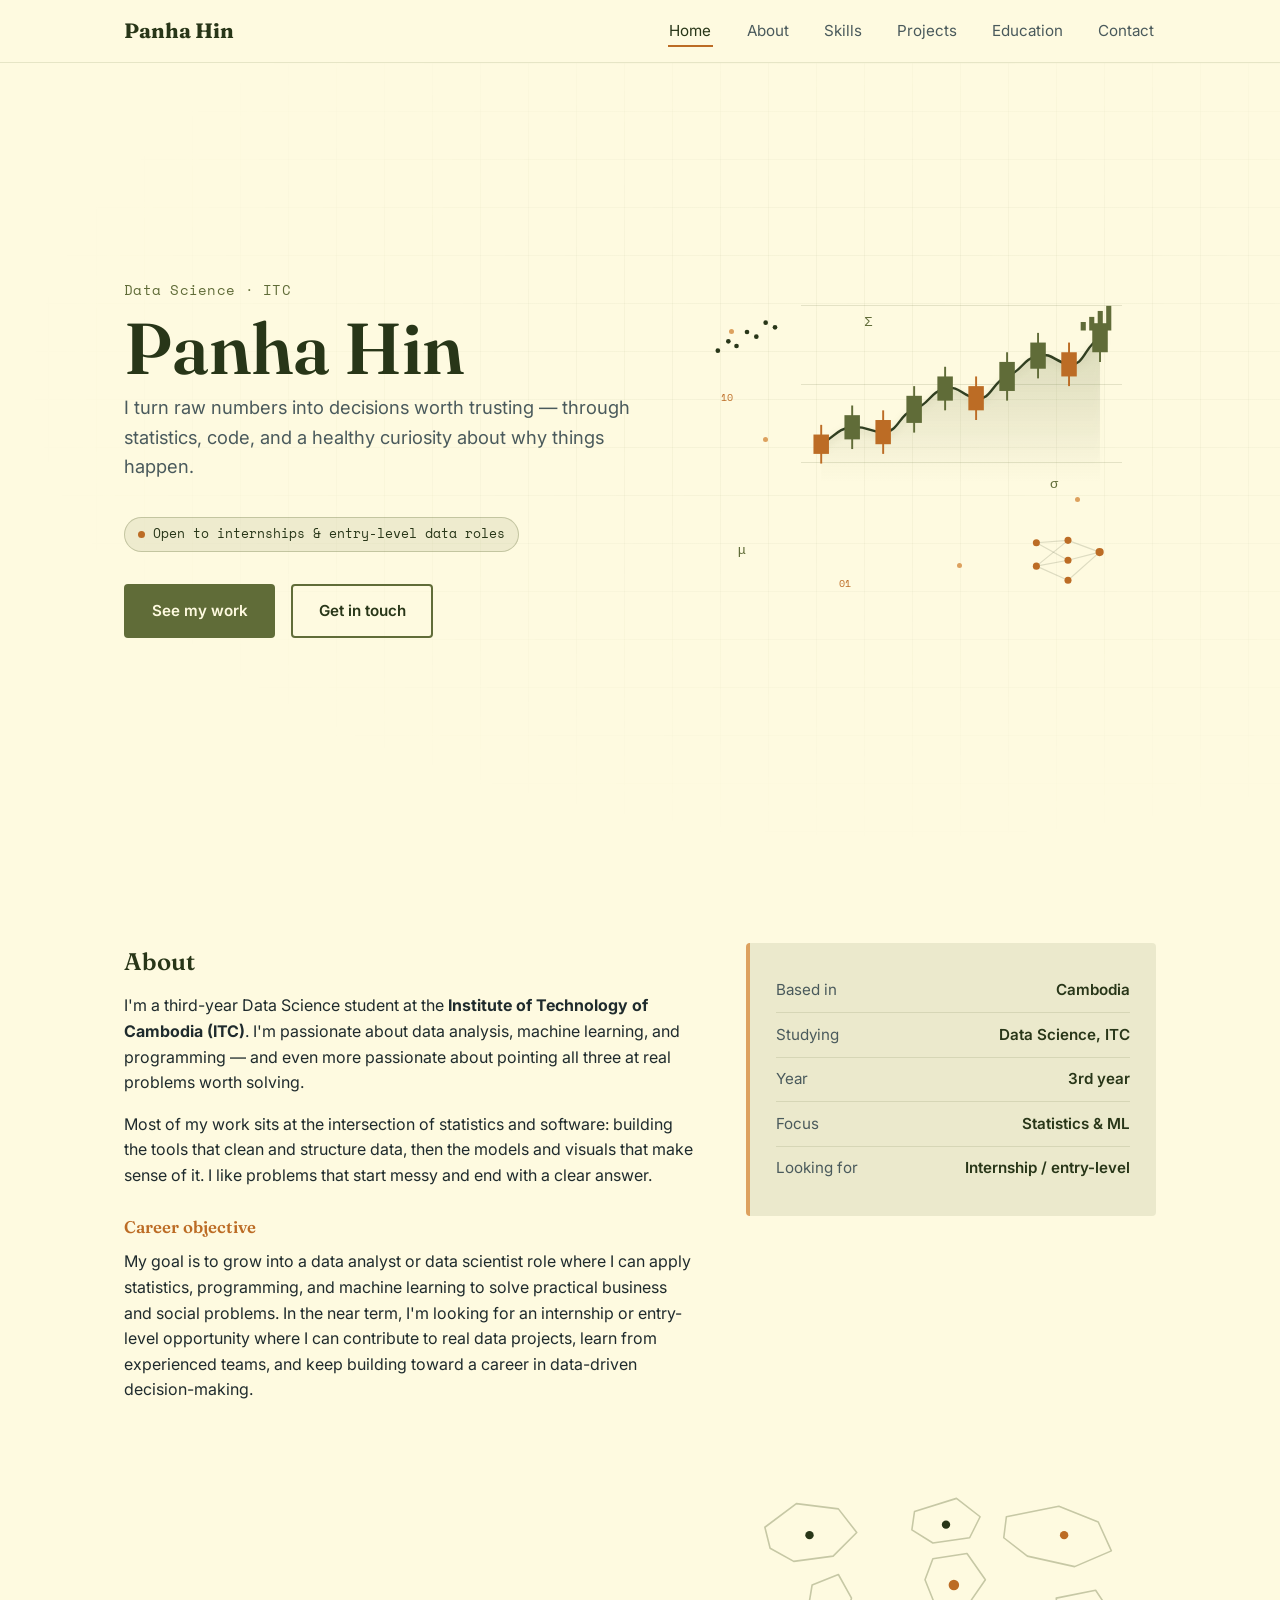
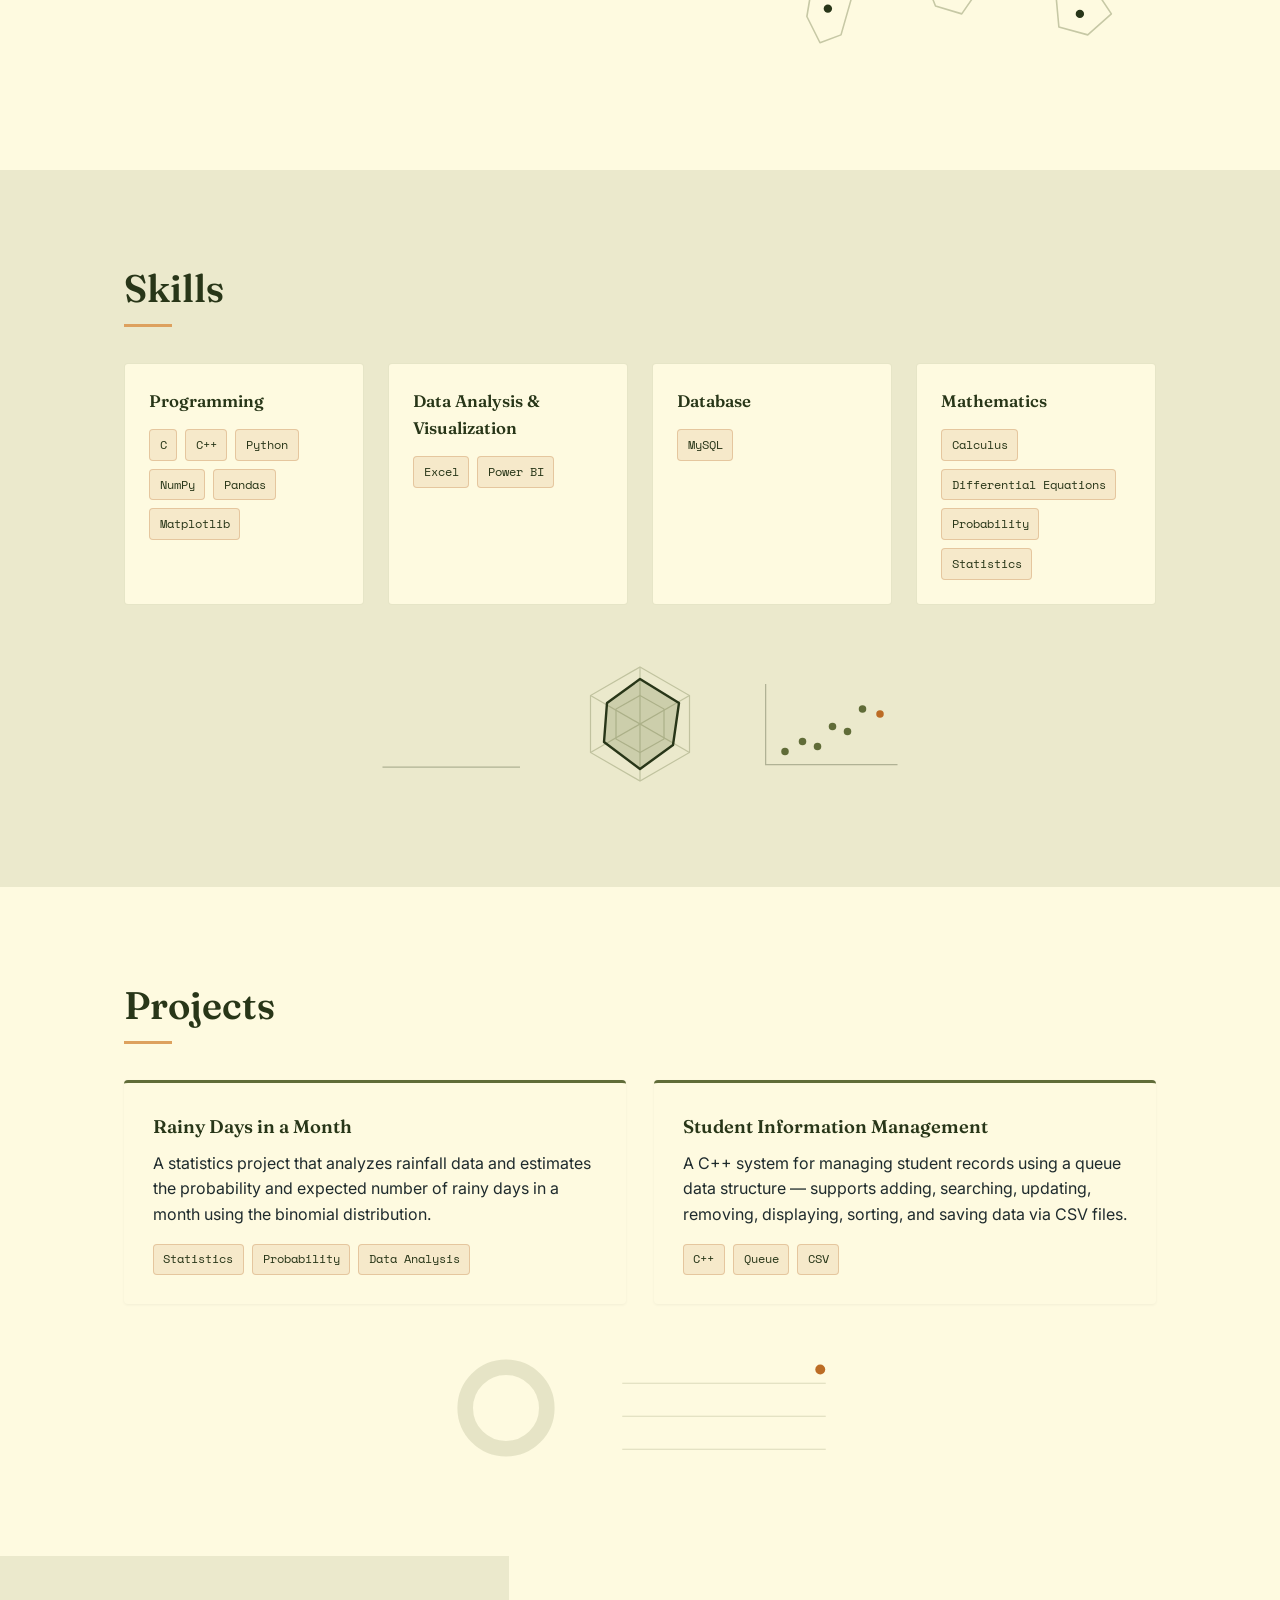
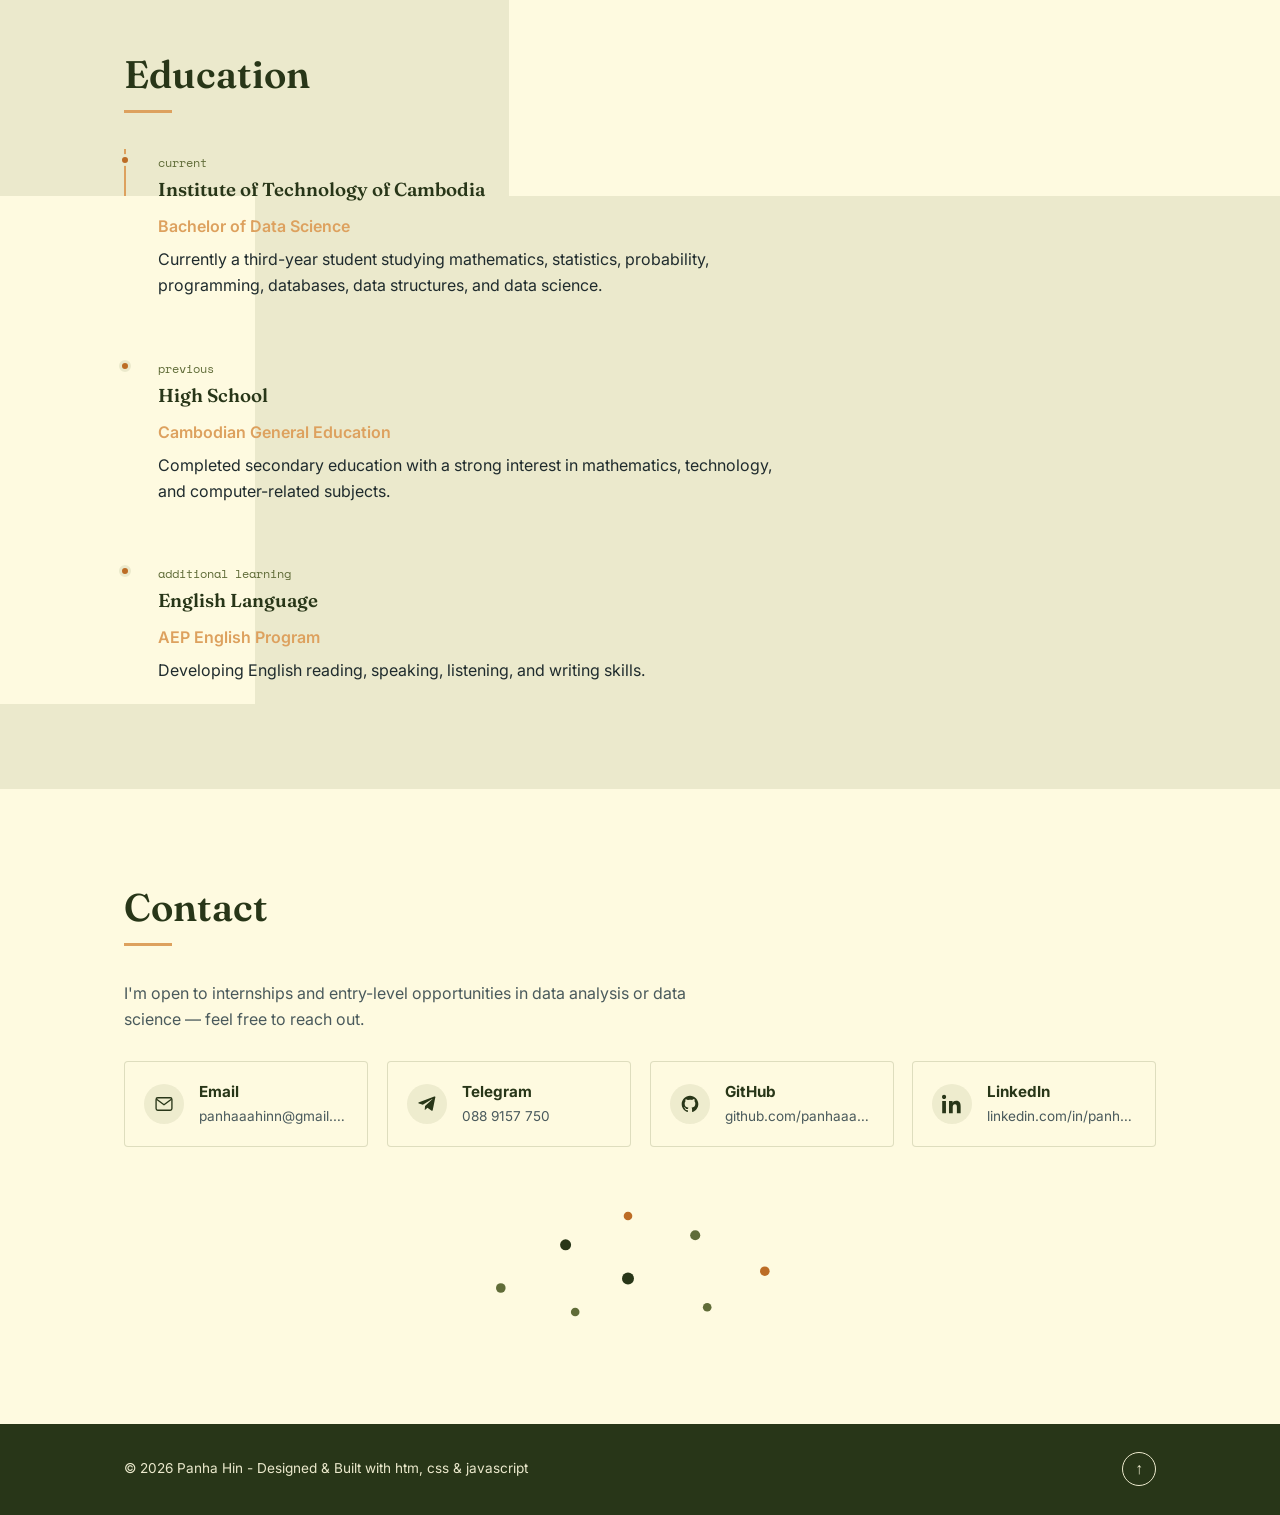
==== commit 01b68888: "Add files via upload" ====
--- a/index.html
+++ b/index.html
@@ -7,7 +7,7 @@
 <link rel="preconnect" href="https://fonts.googleapis.com">
 <link rel="preconnect" href="https://fonts.gstatic.com" crossorigin>
 <link href="https://fonts.googleapis.com/css2?family=Fraunces:opsz,wght@9..144,500;9..144,600;9..144,700&family=Space+Mono:wght@400;700&family=Inter:wght@400;500;600&display=swap" rel="stylesheet">
-<link rel="stylesheet" href="styles2.css?v=3">
+<link rel="stylesheet" href="styles.css?v=3">
 </head>
 <body>
 
@@ -526,6 +526,6 @@
   </div>
 </footer>
 
-<script src="script2.js?v=3"></script>
+<script src="script.js?v=3"></script>
 </body>
-</html>
+</html>
--- a/styles.css
+++ b/styles.css
@@ -0,0 +1,1203 @@
+/* ==========================================================
+   Panha Hin — Portfolio Styles
+   Palette: olive #606c38 · dark olive #283618 · cream #fefae0 · tan #dda15e · rust #bc6c25
+   Type: Fraunces (display) · Inter (body) · Space Mono (data labels)
+   ========================================================== */
+
+:root {
+  --olive: #606c38;
+  --olive-dark: #283618;
+  --sage: color-mix(in srgb, #606c38 12%, #fefae0);
+  --cream: #fefae0;
+  --tan: #dda15e;
+  --rust: #bc6c25;
+  --ink: #1f2b2d;
+  --ink-soft: #4a5a5c;
+
+  --font-display: "Fraunces", serif;
+  --font-body: "Inter", sans-serif;
+  --font-mono: "Space Mono", monospace;
+
+  --radius: 4px;
+  --max-width: 1080px;
+}
+
+* { box-sizing: border-box; }
+
+html {
+  scroll-behavior: smooth;
+  scroll-padding-top: 72px;
+}
+
+@media (prefers-reduced-motion: reduce) {
+  html { scroll-behavior: auto; }
+  * { animation-duration: 0.01ms !important; transition-duration: 0.01ms !important; }
+}
+
+body {
+  margin: 0;
+  font-family: var(--font-body);
+  color: var(--ink);
+  background-color: var(--cream);
+  line-height: 1.6;
+}
+
+h1, h2, h3 {
+  font-family: var(--font-display);
+  font-weight: 600;
+  margin: 0 0 0.5em;
+  color: var(--olive-dark);
+}
+
+p { margin: 0 0 1em; max-width: 62ch; }
+
+a {
+  color: var(--olive);
+  text-decoration: none;
+}
+
+a:hover { text-decoration: underline; }
+
+:focus-visible {
+  outline: 2px solid var(--tan);
+  outline-offset: 3px;
+}
+
+ul { list-style: none; margin: 0; padding: 0; }
+
+.section-inner {
+  max-width: var(--max-width);
+  margin: 0 auto;
+  padding: 0 1.5rem;
+}
+
+.section {
+  padding: 5.5rem 0;
+  position: relative;
+  overflow: hidden;
+}
+
+.section-alt {
+  background: var(--sage);
+}
+
+.section > .section-inner > h2 {
+  font-size: clamp(1.8rem, 3vw, 2.4rem);
+  margin-bottom: 2.2rem;
+  position: relative;
+  padding-bottom: 0.5rem;
+}
+
+.section > .section-inner > h2::after {
+  content: "";
+  position: absolute;
+  left: 0;
+  bottom: 0;
+  width: 48px;
+  height: 3px;
+  background: var(--tan);
+}
+
+/* ---------- Navbar ---------- */
+
+.navbar {
+  position: sticky;
+  top: 0;
+  z-index: 100;
+  background: rgba(254, 250, 224, 0.92);
+  backdrop-filter: blur(6px);
+  border-bottom: 1px solid rgba(96, 108, 56, 0.15);
+  animation: pageReveal 0.6s ease-out both;
+}
+
+.nav-inner {
+  max-width: var(--max-width);
+  margin: 0 auto;
+  padding: 0.9rem 1.5rem;
+  display: flex;
+  align-items: center;
+  justify-content: space-between;
+}
+
+.logo {
+  font-family: var(--font-display);
+  font-size: 1.3rem;
+  font-weight: 700;
+  color: var(--olive-dark);
+}
+
+.logo span { color: var(--tan); }
+
+.nav-links {
+  display: flex;
+  gap: 2rem;
+}
+
+.nav-link {
+  font-family: var(--font-body);
+  font-size: 0.95rem;
+  color: var(--ink-soft);
+  padding: 0.3rem 0.1rem;
+  border-bottom: 2px solid transparent;
+  transition: color 0.2s ease, border-color 0.2s ease;
+}
+
+.nav-link:hover,
+.nav-link.active {
+  color: var(--olive-dark);
+  border-bottom-color: var(--rust);
+  text-decoration: none;
+}
+
+.nav-toggle {
+  display: none;
+  flex-direction: column;
+  justify-content: space-between;
+  width: 26px;
+  height: 20px;
+  background: none;
+  border: none;
+  cursor: pointer;
+  padding: 0;
+}
+
+.nav-toggle span {
+  display: block;
+  height: 2px;
+  background: var(--olive-dark);
+  border-radius: 2px;
+}
+
+/* ---------- Hero ---------- */
+
+.hero {
+  position: relative;
+  min-height: 88vh;
+  display: flex;
+  align-items: center;
+  overflow: hidden;
+}
+
+.hero-grid {
+  position: absolute;
+  inset: 0;
+  background-image:
+    linear-gradient(rgba(96, 108, 56, 0.06) 1px, transparent 1px),
+    linear-gradient(90deg, rgba(96, 108, 56, 0.06) 1px, transparent 1px);
+  background-size: 48px 48px;
+  mask-image: radial-gradient(ellipse at 70% 40%, black 10%, transparent 70%);
+}
+
+.hero-content {
+  position: relative;
+  max-width: var(--max-width);
+  margin: 0 auto;
+  padding: 0 1.5rem;
+  width: 100%;
+  display: flex;
+  align-items: center;
+  justify-content: space-between;
+  gap: 3rem;
+}
+
+.hero-text {
+  flex: 1 1 480px;
+  min-width: 0;
+}
+
+.hero-text > * {
+  animation: pageReveal 0.7s ease-out both;
+}
+
+.hero-text > *:nth-child(1) { animation-delay: 0.05s; }
+.hero-text > *:nth-child(2) { animation-delay: 0.15s; }
+.hero-text > *:nth-child(3) { animation-delay: 0.25s; }
+.hero-text > *:nth-child(4) { animation-delay: 0.35s; }
+.hero-text > *:nth-child(5) { animation-delay: 0.45s; }
+
+@keyframes pageReveal {
+  from { opacity: 0; transform: translateY(22px); }
+  to   { opacity: 1; transform: translateY(0); }
+}
+
+.hero-eyebrow {
+  font-family: var(--font-mono);
+  font-size: 0.85rem;
+  color: var(--olive);
+  letter-spacing: 0.02em;
+  margin-bottom: 0.6rem;
+}
+
+.hero h1 {
+  font-size: clamp(2.6rem, 7vw, 4.5rem);
+  line-height: 1.05;
+  margin-bottom: 0.4rem;
+}
+
+.hero-tagline {
+  font-size: 1.15rem;
+  color: var(--ink-soft);
+  max-width: 46ch;
+  margin-bottom: 2.2rem;
+}
+
+.availability-badge {
+  display: inline-flex;
+  align-items: center;
+  gap: 0.5rem;
+  font-family: var(--font-mono);
+  font-size: 0.8rem;
+  color: var(--olive-dark);
+  background: rgba(96, 108, 56, 0.1);
+  border: 1px solid rgba(96, 108, 56, 0.3);
+  padding: 0.4rem 0.8rem;
+  border-radius: 999px;
+  margin-bottom: 2rem;
+}
+
+.availability-dot {
+  width: 7px;
+  height: 7px;
+  border-radius: 50%;
+  background: var(--rust);
+  flex-shrink: 0;
+}
+
+.hero-actions {
+  display: flex;
+  gap: 1rem;
+  flex-wrap: wrap;
+}
+
+.btn {
+  display: inline-block;
+  padding: 0.8rem 1.6rem;
+  border-radius: var(--radius);
+  font-weight: 600;
+  font-size: 0.95rem;
+  border: 2px solid transparent;
+  cursor: pointer;
+  transition: transform 0.15s ease, background 0.2s ease, color 0.2s ease;
+}
+
+.btn:hover { text-decoration: none; transform: translateY(-2px); }
+
+.btn-primary {
+  background: var(--olive);
+  color: var(--cream);
+}
+
+.btn-primary:hover { background: var(--olive-dark); }
+
+.btn-outline {
+  background: transparent;
+  border-color: var(--olive);
+  color: var(--olive-dark);
+}
+
+.btn-outline:hover { background: var(--olive); color: var(--cream); }
+
+/* ---------- Hero visual: candlestick trading chart + data accents ---------- */
+
+.hero-visual {
+  position: relative;
+  flex: 1 1 380px;
+  max-width: 480px;
+  height: 300px;
+  margin: 10px 30px 30px 10px;
+}
+
+/* ---- Candlestick trading chart: the main visual, top-right ---- */
+
+.viz-trading-chart {
+  position: absolute;
+  top: 0;
+  right: 0;
+  width: 78%;
+  max-width: 360px;
+  opacity: 0;
+  transition: opacity 0.6s ease;
+}
+
+.hero-visual.is-visible .viz-trading-chart {
+  opacity: 1;
+}
+
+.viz-trading-chart svg {
+  position: relative;
+  z-index: 1;
+  display: block;
+  width: 100%;
+  height: auto;
+}
+
+.viz-gridlines {
+  position: absolute;
+  inset: 6px 4px 20px 4px;
+  display: flex;
+  flex-direction: column;
+  justify-content: space-between;
+  pointer-events: none;
+}
+
+.viz-gridlines span {
+  display: block;
+  height: 1px;
+  background: rgba(96, 108, 56, 0.16);
+}
+
+.candle {
+  transform-box: fill-box;
+  transform-origin: center;
+  animation: candleTick 1.7s ease-in-out infinite;
+}
+
+.candle:nth-child(2n)   { animation-duration: 2s;   animation-delay: -0.3s; }
+.candle:nth-child(3n)   { animation-duration: 1.5s; animation-delay: -0.6s; }
+.candle:nth-child(4n)   { animation-duration: 2.2s; animation-delay: -0.9s; }
+.candle:nth-child(5n)   { animation-duration: 1.9s; animation-delay: -0.45s; }
+
+.viz-trend-overlay {
+  filter: drop-shadow(0 3px 4px rgba(96, 108, 56, 0.2));
+}
+
+.viz-trend-line {
+  opacity: 0.95;
+}
+
+.viz-trend-area {
+  opacity: 0.9;
+}
+
+.viz-trend-dot {
+  transform-box: fill-box;
+  transform-origin: center;
+  animation: dotSettle 1.7s ease-in-out infinite;
+}
+
+.viz-trend-dot:nth-of-type(2n) { animation-delay: -0.4s; animation-duration: 2s; }
+.viz-trend-dot:nth-of-type(3n) { animation-delay: -0.8s; animation-duration: 1.5s; }
+.viz-trend-dot:nth-of-type(4n) { animation-delay: -1.2s; animation-duration: 2.2s; }
+
+.viz-live-dot {
+  animation: dotPulse 0.9s ease-in-out infinite;
+}
+
+@keyframes candleTick {
+  0%, 100% { transform: translateY(0); }
+  50% { transform: translateY(-2.5px); }
+}
+
+@keyframes dotSettle {
+  0%, 100% { transform: scale(1); }
+  50% { transform: scale(1.25); }
+}
+
+@keyframes dotPulse {
+  0%, 100% { r: 5; opacity: 0.8; }
+  50% { r: 7; opacity: 1; }
+}
+
+@keyframes floatUpDown {
+  0%, 100% { transform: translateY(0); }
+  50% { transform: translateY(-10px); }
+}
+
+/* ---- Subtle data-science accents ---- */
+
+.viz-datafx {
+  position: absolute;
+  inset: 0;
+  pointer-events: none;
+  z-index: 0;
+}
+
+.viz-fx-dot {
+  position: absolute;
+  width: 5px;
+  height: 5px;
+  border-radius: 50%;
+  background: var(--tan);
+  opacity: 0.3;
+  animation: fxDrift 6s ease-in-out infinite;
+}
+
+.viz-fx-symbol {
+  position: absolute;
+  font-family: var(--font-mono);
+  font-size: 0.85rem;
+  color: var(--olive);
+  opacity: 0.22;
+  animation: fxPulse 4s ease-in-out infinite;
+}
+
+.viz-fx-binary {
+  position: absolute;
+  font-family: var(--font-mono);
+  font-size: 0.65rem;
+  color: var(--rust);
+  opacity: 0.22;
+  animation: fxPulse 4.5s ease-in-out infinite;
+}
+
+.viz-fx-scatter {
+  position: absolute;
+  width: 70px;
+  top: 4%;
+  left: 2%;
+  opacity: 0.4;
+  fill: var(--olive-dark);
+}
+
+.viz-fx-scatter circle {
+  animation: fxPulse 3.2s ease-in-out infinite;
+}
+
+.viz-fx-scatter circle:nth-child(2) { animation-delay: -0.4s; }
+.viz-fx-scatter circle:nth-child(3) { animation-delay: -0.8s; }
+.viz-fx-scatter circle:nth-child(4) { animation-delay: -1.2s; }
+.viz-fx-scatter circle:nth-child(5) { animation-delay: -1.6s; }
+.viz-fx-scatter circle:nth-child(6) { animation-delay: -2s; }
+.viz-fx-scatter circle:nth-child(7) { animation-delay: -2.4s; }
+
+.viz-fx-neural {
+  position: absolute;
+  width: 82px;
+  bottom: 3%;
+  right: 4%;
+  opacity: 0.4;
+}
+
+.viz-fx-neural circle {
+  fill: var(--rust);
+}
+
+.viz-fx-neural line {
+  stroke: var(--olive-dark);
+  stroke-width: 1;
+  opacity: 0.15;
+  animation: fxConnect 2.8s ease-in-out infinite;
+}
+
+.viz-fx-neural line:nth-of-type(2) { animation-delay: -0.4s; }
+.viz-fx-neural line:nth-of-type(3) { animation-delay: -0.8s; }
+.viz-fx-neural line:nth-of-type(4) { animation-delay: -1.2s; }
+.viz-fx-neural line:nth-of-type(5) { animation-delay: -1.6s; }
+.viz-fx-neural line:nth-of-type(6) { animation-delay: -2s; }
+.viz-fx-neural line:nth-of-type(7) { animation-delay: -0.2s; }
+.viz-fx-neural line:nth-of-type(8) { animation-delay: -0.6s; }
+
+.viz-fx-bars {
+  position: absolute;
+  width: 34px;
+  top: 2%;
+  right: 3%;
+  opacity: 0.4;
+  fill: var(--olive);
+}
+
+.viz-fx-bars rect {
+  transform-box: fill-box;
+  transform-origin: bottom;
+  animation: fxPulse 2.6s ease-in-out infinite;
+}
+
+.viz-fx-bars rect:nth-child(2) { animation-delay: -0.3s; }
+.viz-fx-bars rect:nth-child(3) { animation-delay: -0.6s; }
+.viz-fx-bars rect:nth-child(4) { animation-delay: -0.9s; }
+
+@keyframes fxDrift {
+  0%, 100% { transform: translate(0, 0); opacity: 0.2; }
+  50% { transform: translate(6px, -10px); opacity: 0.45; }
+}
+
+@keyframes fxPulse {
+  0%, 100% { opacity: 0.15; transform: translateY(0) scale(1); }
+  50% { opacity: 0.5; transform: translateY(-3px) scale(1.15); }
+}
+
+@keyframes fxConnect {
+  0%, 100% { opacity: 0.08; }
+  50% { opacity: 0.55; }
+}
+
+@media (prefers-reduced-motion: reduce) {
+  .viz-live-dot { animation: none; }
+  .candle { animation: none; }
+  .viz-trend-dot { animation: none; }
+  .viz-fx-dot,
+  .viz-fx-symbol,
+  .viz-fx-binary,
+  .viz-fx-scatter circle,
+  .viz-fx-neural line,
+  .viz-fx-bars rect { animation: none; }
+}
+
+/* ---------- Section reveal system ---------- */
+
+/* Elements start slightly above their final position and fade in.
+   JS adds .is-revealed to the section when it enters the viewport,
+   and removes it on exit so the reveal replays on return. */
+
+.reveal-item {
+  opacity: 0;
+  transform: translateY(-34px);
+  transition:
+    opacity 0.65s cubic-bezier(0.22, 1, 0.36, 1),
+    transform 0.65s cubic-bezier(0.22, 1, 0.36, 1);
+  transition-delay: var(--reveal-delay, 0ms);
+  will-change: opacity, transform;
+}
+
+.is-revealed .reveal-item {
+  opacity: 1;
+  transform: translateY(0);
+}
+
+/* Background data-science accents: slower and softer than main content */
+.reveal-bg {
+  opacity: 0;
+  transform: translateY(-10px);
+  transition:
+    opacity 1.1s cubic-bezier(0.22, 1, 0.36, 1),
+    transform 1.1s cubic-bezier(0.22, 1, 0.36, 1);
+  transition-delay: var(--reveal-delay, 0ms);
+}
+
+.is-revealed .reveal-bg {
+  opacity: 1;
+  transform: translateY(0);
+}
+
+@media (prefers-reduced-motion: reduce) {
+  .reveal-item,
+  .reveal-bg {
+    opacity: 1;
+    transform: none;
+    transition: none;
+  }
+}
+
+/* ---------- Section data visualizations ---------- */
+
+.sec-viz {
+  pointer-events: none;
+  max-width: 100%;
+  overflow: hidden;
+}
+
+.sec-viz svg {
+  display: block;
+  width: 100%;
+  height: auto;
+  overflow: visible;
+}
+
+/* --- About: minimal map with connected datasets --- */
+
+.sec-viz-map {
+  max-width: var(--max-width);
+  margin: 2.5rem auto 0;
+  padding: 0 1.5rem;
+  opacity: 0.45;
+}
+
+.sec-viz-map svg {
+  max-width: 420px;
+  margin-left: auto;
+}
+
+.map-land path {
+  opacity: 0.35;
+}
+
+.map-link {
+  stroke-dasharray: 160;
+  stroke-dashoffset: 160;
+  opacity: 0.35;
+}
+
+.is-revealed .map-link {
+  animation: drawPath 1.6s cubic-bezier(0.22, 1, 0.36, 1) forwards;
+}
+
+.is-revealed .map-link:nth-child(2) { animation-delay: 0.25s; }
+.is-revealed .map-link:nth-child(3) { animation-delay: 0.5s; }
+.is-revealed .map-link:nth-child(4) { animation-delay: 0.75s; }
+.is-revealed .map-link:nth-child(5) { animation-delay: 1s; }
+
+.map-node {
+  opacity: 0;
+  transform-box: fill-box;
+  transform-origin: center;
+}
+
+.is-revealed .map-node {
+  animation: nodeIn 0.5s cubic-bezier(0.22, 1, 0.36, 1) forwards,
+             nodePulse 2.8s ease-in-out 0.6s infinite;
+}
+
+.is-revealed .map-node:nth-child(2) { animation-delay: 0.15s, 0.75s; }
+.is-revealed .map-node:nth-child(3) { animation-delay: 0.3s, 0.9s; }
+.is-revealed .map-node:nth-child(4) { animation-delay: 0.45s, 1.05s; }
+.is-revealed .map-node:nth-child(5) { animation-delay: 0.6s, 1.2s; }
+.is-revealed .map-node:nth-child(6) { animation-delay: 0.75s, 1.35s; }
+
+/* --- Skills: mini dashboard --- */
+
+.sec-viz-dash {
+  display: flex;
+  flex-wrap: wrap;
+  align-items: center;
+  justify-content: center;
+  gap: 2.5rem;
+  margin-top: 2.8rem;
+  opacity: 0.5;
+}
+
+.dash-panel {
+  flex: 0 1 150px;
+  max-width: 150px;
+}
+
+.dash-bar {
+  transform-box: fill-box;
+  transform-origin: bottom;
+  transform: scaleY(0);
+}
+
+.is-revealed .dash-bar {
+  animation: growUp 0.8s cubic-bezier(0.22, 1, 0.36, 1) forwards;
+}
+
+.is-revealed .dash-bar:nth-child(2) { animation-delay: 0.1s; }
+.is-revealed .dash-bar:nth-child(3) { animation-delay: 0.2s; }
+.is-revealed .dash-bar:nth-child(4) { animation-delay: 0.3s; }
+.is-revealed .dash-bar:nth-child(5) { animation-delay: 0.4s; }
+
+.dash-radar {
+  opacity: 0;
+  transform-box: fill-box;
+  transform-origin: center;
+  transform: scale(0.4);
+}
+
+.is-revealed .dash-radar {
+  animation: radarIn 1s cubic-bezier(0.22, 1, 0.36, 1) 0.3s forwards;
+}
+
+.dash-pt {
+  opacity: 0;
+  transform-box: fill-box;
+  transform-origin: center;
+  transform: scale(0.3);
+}
+
+.is-revealed .dash-pt {
+  animation: nodeIn 0.45s cubic-bezier(0.22, 1, 0.36, 1) forwards;
+}
+
+.is-revealed .dash-pt:nth-child(1) { animation-delay: 0.5s; }
+.is-revealed .dash-pt:nth-child(2) { animation-delay: 0.62s; }
+.is-revealed .dash-pt:nth-child(3) { animation-delay: 0.74s; }
+.is-revealed .dash-pt:nth-child(4) { animation-delay: 0.86s; }
+.is-revealed .dash-pt:nth-child(5) { animation-delay: 0.98s; }
+.is-revealed .dash-pt:nth-child(6) { animation-delay: 1.1s; }
+.is-revealed .dash-pt:nth-child(7) { animation-delay: 1.22s; }
+
+/* --- Projects: donut + line chart --- */
+
+.sec-viz-analytics {
+  display: flex;
+  flex-wrap: wrap;
+  align-items: center;
+  justify-content: center;
+  gap: 3rem;
+  margin-top: 2.8rem;
+  opacity: 0.5;
+}
+
+.analytics-panel { flex: 0 1 120px; max-width: 120px; }
+.analytics-line  { flex: 0 1 220px; max-width: 220px; }
+
+.donut-seg {
+  transition: stroke-dasharray 1.1s cubic-bezier(0.22, 1, 0.36, 1);
+}
+
+.analytics-path {
+  stroke-dasharray: 260;
+  stroke-dashoffset: 260;
+}
+
+.is-revealed .analytics-path {
+  animation: drawPath 1.5s cubic-bezier(0.22, 1, 0.36, 1) 0.4s forwards;
+}
+
+.analytics-tip {
+  opacity: 0;
+  transform-box: fill-box;
+  transform-origin: center;
+}
+
+.is-revealed .analytics-tip {
+  animation: nodeIn 0.5s cubic-bezier(0.22, 1, 0.36, 1) 1.7s forwards,
+             nodePulse 2.4s ease-in-out 2.2s infinite;
+}
+
+/* --- Education: floating statistical symbols --- */
+
+.sec-viz-symbols {
+  position: absolute;
+  inset: 0;
+  overflow: hidden;
+}
+
+.edu-sym {
+  position: absolute;
+  font-family: var(--font-mono);
+  font-size: 1.15rem;
+  color: var(--olive);
+  opacity: 0;
+  transform: translateY(-14px);
+}
+
+.edu-sym-sm { font-size: 0.85rem; color: var(--rust); }
+
+.is-revealed .edu-sym {
+  animation: symIn 0.9s cubic-bezier(0.22, 1, 0.36, 1) forwards,
+             symFloat 6s ease-in-out 1s infinite;
+}
+
+.is-revealed .edu-sym:nth-child(2) { animation-delay: 0.18s, 1.2s; }
+.is-revealed .edu-sym:nth-child(3) { animation-delay: 0.36s, 1.4s; }
+.is-revealed .edu-sym:nth-child(4) { animation-delay: 0.54s, 1.6s; }
+.is-revealed .edu-sym:nth-child(5) { animation-delay: 0.72s, 1.8s; }
+.is-revealed .edu-sym:nth-child(6) { animation-delay: 0.9s, 2s; }
+
+/* --- Contact: network graph --- */
+
+.sec-viz-network {
+  max-width: 360px;
+  margin: 2.8rem auto 0;
+  opacity: 0.45;
+}
+
+.net-link {
+  stroke-dasharray: 90;
+  stroke-dashoffset: 90;
+  opacity: 0.4;
+}
+
+.is-revealed .net-link {
+  animation: drawPath 1s cubic-bezier(0.22, 1, 0.36, 1) forwards,
+             linkFade 4s ease-in-out infinite;
+}
+
+.is-revealed .net-link:nth-child(1)  { animation-delay: 0.5s,  1.5s; }
+.is-revealed .net-link:nth-child(2)  { animation-delay: 0.6s,  1.7s; }
+.is-revealed .net-link:nth-child(3)  { animation-delay: 0.7s,  1.9s; }
+.is-revealed .net-link:nth-child(4)  { animation-delay: 0.8s,  2.1s; }
+.is-revealed .net-link:nth-child(5)  { animation-delay: 0.9s,  2.3s; }
+.is-revealed .net-link:nth-child(6)  { animation-delay: 1s,    2.5s; }
+.is-revealed .net-link:nth-child(7)  { animation-delay: 1.1s,  2.7s; }
+.is-revealed .net-link:nth-child(8)  { animation-delay: 1.2s,  2.9s; }
+.is-revealed .net-link:nth-child(9)  { animation-delay: 1.3s,  3.1s; }
+.is-revealed .net-link:nth-child(10) { animation-delay: 1.4s,  3.3s; }
+
+.net-node {
+  opacity: 0;
+  transform-box: fill-box;
+  transform-origin: center;
+  transform: scale(0.3);
+}
+
+.is-revealed .net-node {
+  animation: nodeIn 0.5s cubic-bezier(0.22, 1, 0.36, 1) forwards,
+             netDrift 7s ease-in-out 1s infinite;
+}
+
+.is-revealed .net-node:nth-child(2) { animation-delay: 0.08s, 1.3s; }
+.is-revealed .net-node:nth-child(3) { animation-delay: 0.16s, 1.6s; }
+.is-revealed .net-node:nth-child(4) { animation-delay: 0.24s, 1.9s; }
+.is-revealed .net-node:nth-child(5) { animation-delay: 0.32s, 2.2s; }
+.is-revealed .net-node:nth-child(6) { animation-delay: 0.4s,  2.5s; }
+.is-revealed .net-node:nth-child(7) { animation-delay: 0.48s, 2.8s; }
+.is-revealed .net-node:nth-child(8) { animation-delay: 0.56s, 3.1s; }
+
+/* --- Shared visualization keyframes --- */
+
+@keyframes drawPath {
+  to { stroke-dashoffset: 0; }
+}
+
+@keyframes growUp {
+  to { transform: scaleY(1); }
+}
+
+@keyframes nodeIn {
+  to { opacity: 1; transform: scale(1); }
+}
+
+@keyframes radarIn {
+  to { opacity: 1; transform: scale(1); }
+}
+
+@keyframes nodePulse {
+  0%, 100% { transform: scale(1); }
+  50%      { transform: scale(1.25); }
+}
+
+@keyframes netDrift {
+  0%, 100% { transform: translate(0, 0) scale(1); }
+  50%      { transform: translate(3px, -4px) scale(1); }
+}
+
+@keyframes linkFade {
+  0%, 100% { opacity: 0.18; }
+  50%      { opacity: 0.5; }
+}
+
+@keyframes symIn {
+  to { opacity: 0.3; transform: translateY(0); }
+}
+
+@keyframes symFloat {
+  0%, 100% { transform: translateY(0); }
+  50%      { transform: translateY(-7px); }
+}
+
+@media (max-width: 700px) {
+  .sec-viz-dash,
+  .sec-viz-analytics { gap: 1.8rem; }
+  .dash-panel { flex-basis: 110px; }
+  .edu-sym { font-size: 0.95rem; }
+}
+
+@media (prefers-reduced-motion: reduce) {
+  .map-link,
+  .net-link,
+  .analytics-path { stroke-dashoffset: 0; animation: none; }
+  .map-node,
+  .net-node,
+  .dash-pt,
+  .dash-radar,
+  .analytics-tip { opacity: 1; transform: none; animation: none; }
+  .dash-bar { transform: scaleY(1); animation: none; }
+  .edu-sym { opacity: 0.3; transform: none; animation: none; }
+}
+
+/* ---------- About ---------- */
+
+.about-grid {
+  display: grid;
+  grid-template-columns: 1.4fr 1fr;
+  gap: 3rem;
+  align-items: start;
+}
+
+.about-subhead {
+  font-size: 1.05rem;
+  margin-top: 1.6rem;
+  color: var(--rust);
+}
+
+.about-card {
+  background: var(--sage);
+  border-left: 4px solid var(--tan);
+  border-radius: var(--radius);
+  padding: 1.6rem;
+}
+
+.about-card-row {
+  display: flex;
+  justify-content: space-between;
+  padding: 0.6rem 0;
+  font-size: 0.95rem;
+  border-bottom: 1px solid rgba(96, 108, 56, 0.15);
+}
+
+.about-card-row:last-child { border-bottom: none; }
+
+.about-card-row span { color: var(--ink-soft); }
+
+.about-card-row strong { color: var(--olive-dark); font-weight: 600; }
+
+/* ---------- Skills ---------- */
+
+.skills-grid {
+  display: grid;
+  grid-template-columns: repeat(auto-fit, minmax(220px, 1fr));
+  gap: 1.5rem;
+}
+
+.skill-card {
+  background: var(--cream);
+  border: 1px solid rgba(96, 108, 56, 0.15);
+  border-radius: var(--radius);
+  padding: 1.5rem;
+}
+
+.skill-card h3 {
+  font-size: 1.05rem;
+  margin-bottom: 0.9rem;
+}
+
+.tag-list {
+  display: flex;
+  flex-wrap: wrap;
+  gap: 0.5rem;
+}
+
+.tag-list li {
+  font-family: var(--font-mono);
+  font-size: 0.78rem;
+  background: rgba(212, 163, 115, 0.2);
+  color: var(--olive-dark);
+  border: 1px solid rgba(212, 163, 115, 0.5);
+  padding: 0.3rem 0.6rem;
+  border-radius: var(--radius);
+}
+
+.skills-grid .tag-list li {
+  transition: transform 0.2s ease, box-shadow 0.2s ease, background 0.2s ease;
+  cursor: default;
+}
+
+.skills-grid .tag-list li:hover {
+  transform: translateY(-4px);
+  background: rgba(212, 163, 115, 0.4);
+  box-shadow: 0 6px 14px rgba(40, 54, 24, 0.15);
+}
+
+/* ---------- Projects ---------- */
+
+.projects-grid {
+  display: grid;
+  grid-template-columns: repeat(auto-fit, minmax(280px, 1fr));
+  gap: 1.8rem;
+}
+
+.project-card {
+  background: var(--cream);
+  border-radius: var(--radius);
+  padding: 1.8rem;
+  border-top: 3px solid var(--olive);
+  box-shadow: 0 1px 3px rgba(0, 0, 0, 0.05);
+  transition: transform 0.2s ease;
+}
+
+.project-card:hover { transform: translateY(-4px); }
+
+.project-card h3 { font-size: 1.15rem; margin-bottom: 0.6rem; }
+
+/* ---------- Education timeline ---------- */
+
+.timeline {
+  position: relative;
+  padding-left: 2rem;
+  border-left: 2px solid var(--tan);
+}
+
+.timeline-item {
+  position: relative;
+  padding-bottom: 2.5rem;
+}
+
+.timeline-item:last-child { padding-bottom: 0; }
+
+.timeline-dot {
+  position: absolute;
+  left: -2.42rem;
+  top: 0.3rem;
+  width: 12px;
+  height: 12px;
+  background: var(--rust);
+  border: 3px solid var(--sage);
+  border-radius: 50%;
+}
+
+.timeline-tag {
+  font-family: var(--font-mono);
+  font-size: 0.75rem;
+  color: var(--olive);
+  text-transform: lowercase;
+}
+
+.timeline-sub {
+  color: var(--tan);
+  font-weight: 600;
+  margin-bottom: 0.5rem;
+}
+
+/* ---------- Contact ---------- */
+
+.contact-note {
+  max-width: 60ch;
+  color: var(--ink-soft);
+}
+
+.contact-cards {
+  display: grid;
+  grid-template-columns: repeat(auto-fit, minmax(230px, 1fr));
+  gap: 1.2rem;
+  margin: 1.8rem 0 2.5rem;
+}
+
+.contact-card {
+  display: flex;
+  align-items: center;
+  gap: 0.9rem;
+  background: var(--cream);
+  border: 1px solid rgba(96, 108, 56, 0.2);
+  border-radius: var(--radius);
+  padding: 1.1rem 1.2rem;
+  color: var(--ink);
+  transition: transform 0.2s ease, box-shadow 0.2s ease, border-color 0.2s ease;
+}
+
+.contact-card:hover {
+  transform: translateY(-4px);
+  box-shadow: 0 10px 22px rgba(40, 54, 24, 0.12);
+  border-color: var(--olive);
+  text-decoration: none;
+}
+
+.contact-icon {
+  display: flex;
+  align-items: center;
+  justify-content: center;
+  width: 40px;
+  height: 40px;
+  flex-shrink: 0;
+  border-radius: 50%;
+  background: rgba(96, 108, 56, 0.1);
+  color: var(--olive-dark);
+}
+
+.contact-icon svg {
+  width: 20px;
+  height: 20px;
+}
+
+.contact-card-text {
+  display: flex;
+  flex-direction: column;
+  gap: 0.15rem;
+  min-width: 0;
+}
+
+.contact-card-text strong {
+  font-size: 0.95rem;
+  color: var(--olive-dark);
+}
+
+.contact-card-text span {
+  font-size: 0.85rem;
+  color: var(--ink-soft);
+  overflow: hidden;
+  text-overflow: ellipsis;
+  white-space: nowrap;
+}
+
+/* ---------- Footer ---------- */
+
+.footer {
+  background: var(--olive-dark);
+  color: var(--sage);
+  padding: 1.8rem 0;
+}
+
+.footer-inner {
+  display: flex;
+  align-items: center;
+  justify-content: space-between;
+  flex-wrap: wrap;
+  gap: 1rem;
+}
+
+.footer p { margin: 0; font-size: 0.85rem; }
+
+.back-to-top {
+  background: transparent;
+  border: 1px solid var(--sage);
+  color: var(--sage);
+  width: 34px;
+  height: 34px;
+  border-radius: 50%;
+  cursor: pointer;
+  font-size: 1rem;
+  transition: background 0.2s ease, color 0.2s ease;
+}
+
+.back-to-top:hover {
+  background: var(--sage);
+  color: var(--olive-dark);
+}
+
+/* ---------- Responsive ---------- */
+
+@media (max-width: 800px) {
+  .about-grid {
+    grid-template-columns: 1fr;
+  }
+}
+
+@media (max-width: 700px) {
+  .nav-toggle { display: flex; }
+
+  .nav-links {
+    position: absolute;
+    top: 100%;
+    left: 0;
+    right: 0;
+    background: var(--cream);
+    flex-direction: column;
+    gap: 0;
+    max-height: 0;
+    overflow: hidden;
+    transition: max-height 0.3s ease;
+    border-bottom: 1px solid rgba(96, 108, 56, 0.15);
+  }
+
+  .nav-links.open { max-height: 400px; }
+
+  .nav-links li { border-top: 1px solid rgba(96, 108, 56, 0.1); }
+
+  .nav-link {
+    display: block;
+    padding: 1rem 1.5rem;
+    border-bottom: none;
+  }
+
+  .nav-link.active,
+  .nav-link:hover {
+    background: var(--sage);
+    border-bottom: none;
+  }
+
+}
+
+@media (max-width: 899px) {
+  .hero-content {
+    flex-direction: column;
+    align-items: stretch;
+  }
+
+  .hero-text {
+    flex-basis: auto;
+  }
+
+  .hero-visual {
+    flex-basis: auto;
+    width: 100%;
+    max-width: 420px;
+    height: 240px;
+    margin: 2rem auto 0;
+  }
+}
+
+@media (max-width: 480px) {
+  .hero-visual {
+    height: 200px;
+  }
+}
